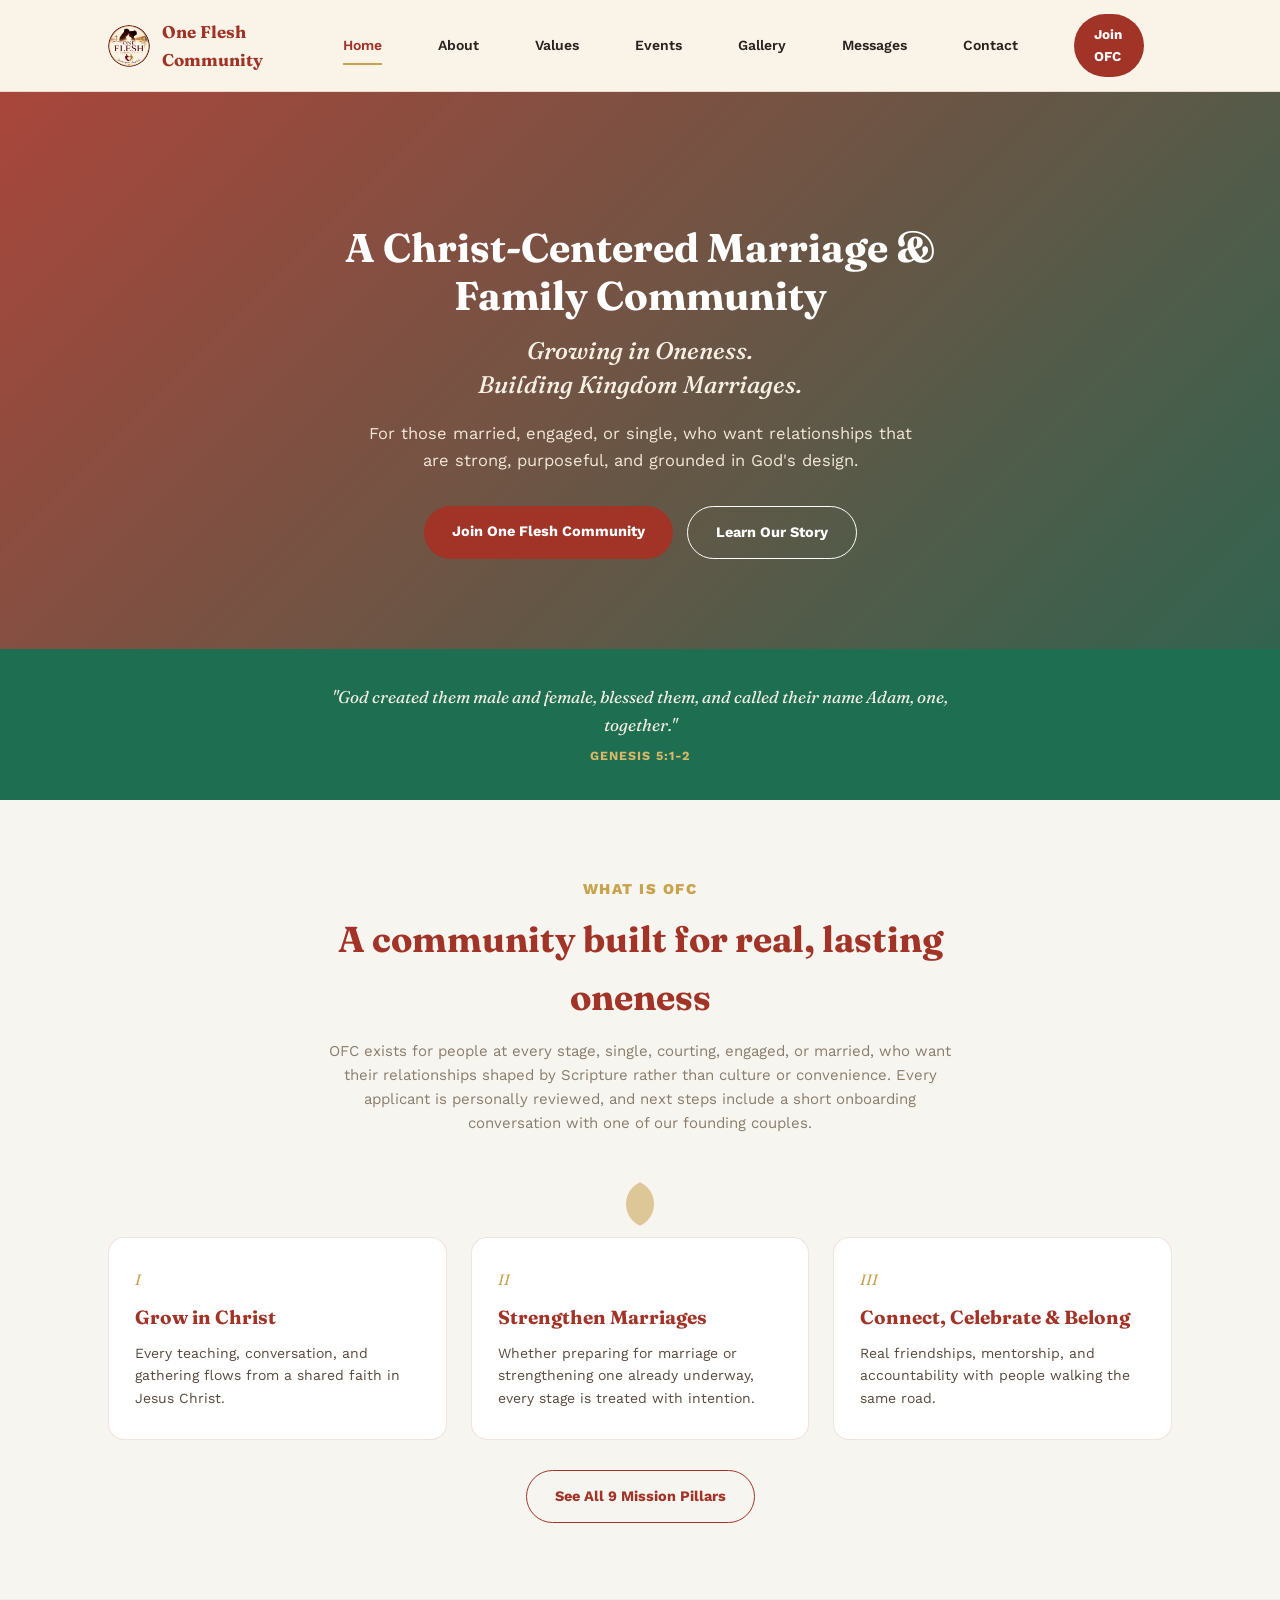
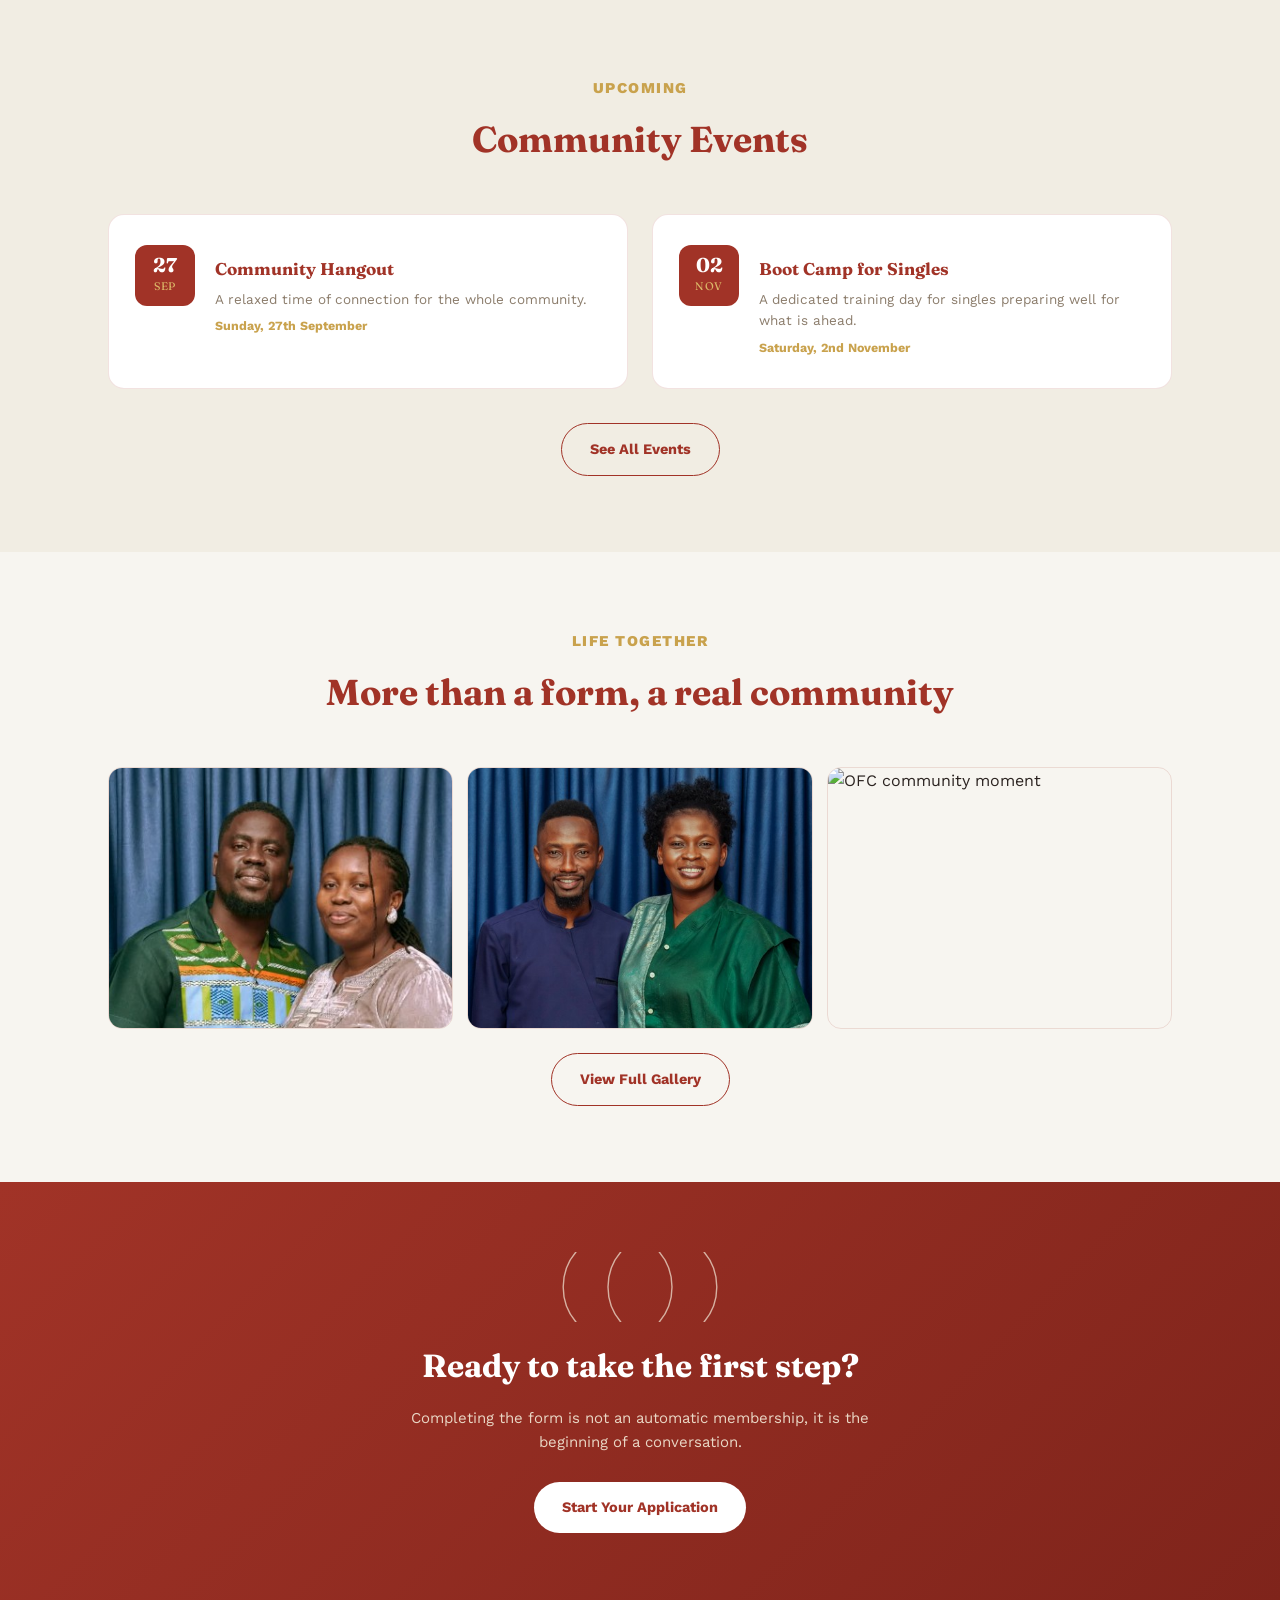
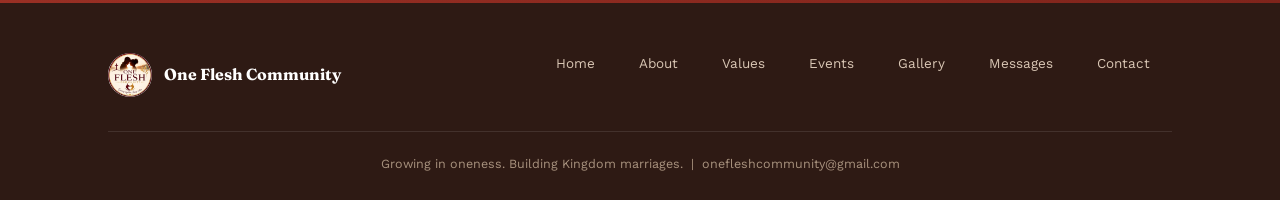
==== index.html @ 21580336 "Update index.html" ====
<!DOCTYPE html>
<html lang="en">
<head>
<meta charset="UTF-8">
<meta name="viewport" content="width=device-width, initial-scale=1.0">
<title>Home - One Flesh Community</title>
<meta name="description" content="A Christ-centered Kingdom marriage and family community.">
<link rel="icon" href="logo.jpg">
<link rel="stylesheet" href="styles.css">
</head>
<body>
<header class="site-nav">
    <div class="wrap">
      <a class="brand" href="index.html">
        <img src="logo.jpg" alt="One Flesh Community logo">
        <span class="word">One Flesh Community</span>
      </a>
      <button class="nav-toggle" id="navToggle" aria-label="Toggle menu">&#9776;</button>
      <nav id="navLinks">
        <a class="active" href="index.html">Home</a>
      <a class="" href="about.html">About</a>
      <a class="" href="values.html">Values</a>
      <a class="" href="events.html">Events</a>
      <a class="" href="gallery.html">Gallery</a>
      <a class="" href="messages.html">Messages</a>
      <a class="" href="contact.html">Contact</a>
      <a class="join-btn" href="https://ofcmembershipform.vercel.app" target="_blank" rel="noopener">Join OFC</a>
      </nav>
    </div>
  </header>

  <section class="hero photo-hero">
    <div class="hero-content wrap">
      <span class="eyebrow">A Christ-Centered Marriage &amp; Family Community</span>
      <h1>Growing in Oneness.<br>Building Kingdom Marriages.</h1>
      <p class="sub">For those married, engaged, or single, who want relationships that are strong, purposeful, and grounded in God's design.</p>
      <div class="cta-row">
        <a class="btn-primary" href="https://ofcmembershipform.vercel.app" target="_blank" rel="noopener">Join One Flesh Community</a>
        <a class="btn-secondary" href="about.html">Learn Our Story</a>
      </div>
    </div>
  </section>

  <div class="verse-band">
    <p>"God created them male and female, blessed them, and called their name Adam, one, together."<span class="ref">Genesis 5:1-2</span></p>
  </div>

  <section class="block">
    <div class="wrap">
      <div class="section-head">
        <span class="eyebrow">What Is OFC</span>
        <h2>A community built for real, lasting oneness</h2>
        <p>OFC exists for people at every stage, single, courting, engaged, or married, who want their relationships shaped by Scripture rather than culture or convenience. Every applicant is personally reviewed, and next steps include a short onboarding conversation with one of our founding couples.</p>
      </div>
      <div class="divider-motif"><svg width="70" height="46" viewBox="0 0 70 46" fill="none" xmlns="http://www.w3.org/2000/svg" aria-hidden="true">
  <path d="M 35.0,1.3112932612384647 A 23.8,23.8 0 0,0 35.0,44.68870673876154 A 23.8,23.8 0 0,0 35.0,1.3112932612384647 Z" fill="var(--gold)" opacity="0.55"/>
</svg></div>
      <div class="grid-3">
        <div class="card">
          <div class="num">I</div>
          <h3>Grow in Christ</h3>
          <p>Every teaching, conversation, and gathering flows from a shared faith in Jesus Christ.</p>
        </div>
        <div class="card">
          <div class="num">II</div>
          <h3>Strengthen Marriages</h3>
          <p>Whether preparing for marriage or strengthening one already underway, every stage is treated with intention.</p>
        </div>
        <div class="card">
          <div class="num">III</div>
          <h3>Connect, Celebrate &amp; Belong</h3>
          <p>Real friendships, mentorship, and accountability with people walking the same road.</p>
        </div>
      </div>
      <div style="text-align:center; margin-top:30px;">
        <a class="btn-secondary" href="about.html">See All 9 Mission Pillars</a>
      </div>
    </div>
  </section>

  <section class="block alt">
    <div class="wrap">
      <div class="section-head">
        <span class="eyebrow">Upcoming</span>
        <h2>Community Events</h2>
      </div>
      <div class="grid-2">
        <div class="card event-card">
          <div class="date-badge"><div class="day">27</div><div class="mon">Sep</div></div>
          <div>
            <h3>Community Hangout</h3>
            <p>A relaxed time of connection for the whole community.</p>
            <div class="meta">Sunday, 27th September</div>
          </div>
        </div>
        <div class="card event-card">
          <div class="date-badge"><div class="day">02</div><div class="mon">Nov</div></div>
          <div>
            <h3>Boot Camp for Singles</h3>
            <p>A dedicated training day for singles preparing well for what is ahead.</p>
            <div class="meta">Saturday, 2nd November</div>
          </div>
        </div>
      </div>
      <div style="text-align:center; margin-top:34px;">
        <a class="btn-secondary" href="events.html">See All Events</a>
      </div>
    </div>
  </section>

  <section class="block">
    <div class="wrap">
      <div class="section-head">
        <span class="eyebrow">Life Together</span>
        <h2>More than a form, a real community</h2>
      </div>
      <div class="gallery-grid">
        <div class="gitem" data-type="image" data-src="couple_eduansah.jpg" data-caption="Mr and Mrs Edu-Ansah"><img src="couple_eduansah.jpg" alt="Mr and Mrs Edu-Ansah"></div>
        <div class="gitem" data-type="image" data-src="couple_quarshie.jpg" data-caption="Mr and Mrs Quarshie"><img src="couple_quarshie.jpg" alt="Mr and Mrs Quarshie"></div>
        <div class="gitem" data-type="image" data-src="gallery2.jpg" data-caption="OFC community moment"><img src="gallery2.jpg" alt="OFC community moment"></div>
      </div>
      <div style="text-align:center; margin-top:24px;">
        <a class="btn-secondary" href="gallery.html">View Full Gallery</a>
      </div>
    </div>
  </section>

  <section class="cta-band">
    <div class="wrap">
      <div class="vesica" style="justify-content:center; margin-bottom:18px;"><svg width="160" height="70" viewBox="0 0 160 70" fill="none" xmlns="http://www.w3.org/2000/svg" aria-hidden="true">
  <circle cx="57.599999999999994" cy="35.0" r="54.400000000000006" stroke="#F4E9D8" stroke-width="1.4" opacity="0.7"/>
  <circle cx="102.4" cy="35.0" r="54.400000000000006" stroke="#F4E9D8" stroke-width="1.4" opacity="0.7"/>
</svg></div>
      <h2>Ready to take the first step?</h2>
      <p>Completing the form is not an automatic membership, it is the beginning of a conversation.</p>
      <a class="btn-primary" href="https://ofcmembershipform.vercel.app" target="_blank" rel="noopener">Start Your Application</a>
    </div>
  </section>

<footer>
    <div class="wrap">
      <div class="foot-top">
        <div class="brand">
          <img src="logo.jpg" alt="One Flesh Community logo">
          <span class="word">One Flesh Community</span>
        </div>
        <nav>
          <a href="index.html">Home</a>
          <a href="about.html">About</a>
          <a href="values.html">Values</a>
          <a href="events.html">Events</a>
          <a href="gallery.html">Gallery</a>
          <a href="messages.html">Messages</a>
          <a href="contact.html">Contact</a>
        </nav>
      </div>
      <div class="bottom">Growing in oneness. Building Kingdom marriages. &nbsp;|&nbsp; onefleshcommunity@gmail.com</div>
    </div>
  </footer>
<div class="lightbox" id="lightbox">
  <button class="lb-close" id="lbClose" aria-label="Close">&times;</button>
  <button class="lb-prev" id="lbPrev" aria-label="Previous">&#10094;</button>
  <div class="lb-content" id="lbContent"></div>
  <button class="lb-next" id="lbNext" aria-label="Next">&#10095;</button>
  <div class="lb-caption" id="lbCaption"></div>
</div>
<script>
  const toggle = document.getElementById('navToggle');
  const links = document.getElementById('navLinks');
  if (toggle) {
    toggle.addEventListener('click', () => links.classList.toggle('open'));
  }

  // ---------- lightbox (event delegation so it works with dynamically added items too) ----------
  (function() {
    const lb = document.getElementById('lightbox');
    if (!lb) return;
    const lbContent = document.getElementById('lbContent');
    const lbCaption = document.getElementById('lbCaption');
    let current = 0;

    function getItems() { return Array.from(document.querySelectorAll('.gitem')); }

    function render(idx) {
      const items = getItems();
      if (!items.length) return;
      current = (idx + items.length) % items.length;
      const el = items[current];
      const type = el.dataset.type;
      const src = el.dataset.src;
      const caption = el.dataset.caption || '';
      lbContent.innerHTML = '';
      if (type === 'video') {
        const v = document.createElement('video');
        v.src = src; v.controls = true; v.autoplay = true;
        lbContent.appendChild(v);
      } else if (type === 'youtube') {
        const iframe = document.createElement('iframe');
        iframe.src = 'https://www.youtube.com/embed/' + src + '?autoplay=1';
        iframe.setAttribute('frameborder','0');
        iframe.setAttribute('allow','autoplay; encrypted-media; picture-in-picture');
        iframe.setAttribute('allowfullscreen','');
        lbContent.appendChild(iframe);
      } else {
        const img = document.createElement('img');
        img.src = src; img.alt = caption;
        lbContent.appendChild(img);
      }
      lbCaption.textContent = caption;
    }

    function open(idx) {
      render(idx);
      lb.classList.add('open');
      document.body.style.overflow = 'hidden';
    }
    function close() {
      lb.classList.remove('open');
      lbContent.innerHTML = '';
      document.body.style.overflow = '';
    }

    document.addEventListener('click', (e) => {
      const item = e.target.closest('.gitem');
      if (!item) return;
      const items = getItems();
      open(items.indexOf(item));
    });
    document.getElementById('lbClose').addEventListener('click', close);
    document.getElementById('lbPrev').addEventListener('click', () => render(current - 1));
    document.getElementById('lbNext').addEventListener('click', () => render(current + 1));
    lb.addEventListener('click', (e) => { if (e.target === lb) close(); });
    document.addEventListener('keydown', (e) => {
      if (!lb.classList.contains('open')) return;
      if (e.key === 'Escape') close();
      if (e.key === 'ArrowLeft') render(current - 1);
      if (e.key === 'ArrowRight') render(current + 1);
    });
  })();

  // ---------- auto-fetch new gallery uploads from GitHub (no code update needed) ----------
  (function() {
    const grid = document.getElementById('mainGalleryGrid');
    if (!grid) return;
    const note = document.getElementById('galleryLoadingNote');
    const REPO = 'onefleshcommunity-stack/ofc-website';
    const FOLDER = 'gallery-uploads';
    if (note) note.style.display = 'block';

    fetch('https://api.github.com/repos/' + REPO + '/contents/' + FOLDER)
      .then(r => r.ok ? r.json() : [])
      .then(files => {
        if (note) note.style.display = 'none';
        if (!Array.isArray(files)) return;
        const imageExt = /\.(jpe?g|png|gif|webp)$/i;
        const videoExt = /\.(mp4|mov|webm)$/i;
        files.forEach(f => {
          if (f.type !== 'file') return;
          const caption = f.name.replace(/\.[^.]+$/, '').replace(/[_-]/g, ' ');
          const div = document.createElement('div');
          div.className = 'gitem';
          div.dataset.caption = caption;
          if (imageExt.test(f.name)) {
            div.dataset.type = 'image';
            div.dataset.src = f.download_url;
            const img = document.createElement('img');
            img.src = f.download_url; img.alt = caption;
            div.appendChild(img);
          } else if (videoExt.test(f.name)) {
            div.dataset.type = 'video';
            div.dataset.src = f.download_url;
            const v = document.createElement('video');
            v.muted = true; v.preload = 'metadata';
            const source = document.createElement('source');
            source.src = f.download_url;
            v.appendChild(source);
            const badge = document.createElement('div');
            badge.className = 'play-badge';
            badge.innerHTML = '&#9658;';
            div.appendChild(v);
            div.appendChild(badge);
          } else {
            return;
          }
          grid.appendChild(div);
        });
      })
      .catch(() => { if (note) note.style.display = 'none'; });
  })();

  // ---------- messages page: tabs + player ----------
  (function() {
    const frame = document.getElementById('msgFrame');
    const tabs = document.querySelectorAll('.msg-tab');
    if (!tabs.length) return;
    const nowPlaying = document.getElementById('msgNowPlaying');
    const cards = document.querySelectorAll('.msg-card, .msg-empty');
    const playerEmpty = document.getElementById('msgPlayerEmpty');

    function selectCategory(cat) {
      tabs.forEach(t => t.classList.toggle('active', t.dataset.category === cat));
      cards.forEach(c => { c.style.display = (c.dataset.category === cat) ? '' : 'none'; });
      const firstInCat = document.querySelector('.msg-card[data-category="' + cat + '"]');
      if (firstInCat) {
        loadCard(firstInCat);
      } else if (frame) {
        frame.src = '';
        if (nowPlaying) { nowPlaying.querySelector('h3').textContent = ''; nowPlaying.querySelector('p').textContent = ''; }
      }
    }

    function loadCard(card) {
      document.querySelectorAll('.msg-card').forEach(c => c.classList.remove('active'));
      card.classList.add('active');
      if (frame) frame.src = card.dataset.src;
      if (nowPlaying) {
        nowPlaying.querySelector('h3').textContent = card.dataset.title;
        nowPlaying.querySelector('p').textContent = card.dataset.meta;
      }
    }

    tabs.forEach(tab => tab.addEventListener('click', () => selectCategory(tab.dataset.category)));

    document.querySelectorAll('.msg-card').forEach(card => {
      card.addEventListener('click', () => {
        loadCard(card);
        if (frame && typeof frame.scrollIntoView === 'function') {
          try { frame.scrollIntoView({ behavior: 'smooth', block: 'start' }); } catch(e) {}
        }
      });
    });

    // initialize: hide cards not matching the already-active tab
    const activeTab = document.querySelector('.msg-tab.active');
    if (activeTab) {
      cards.forEach(c => { c.style.display = (c.dataset.category === activeTab.dataset.category) ? '' : 'none'; });
    }
  })();
</script>
</body>
</html>
---- styles.css ----
@import url('https://fonts.googleapis.com/css2?family=Fraunces:ital,opsz,wght@0,9..144,400;0,9..144,500;0,9..144,600;0,9..144,700;1,9..144,500&family=Work+Sans:wght@400;500;600;700&display=swap');

:root {
  --cream: #F7F5F0;
  --panel: #FFFFFF;
  --panel-alt: #F1EDE3;
  --rust: #A13327;
  --rust-deep: #7F241B;
  --green: #1E6F52;
  --green-deep: #164F39;
  --gold: #C9A24D;
  --gold-bright: #DBB868;
  --text-dark: #2B2320;
  --muted: #8B7C6B;
  --line: rgba(161,51,39,0.14);
  /* legacy aliases so existing rules keep working */
  --maroon: var(--rust);
  --maroon-deep: var(--rust-deep);
}

* { box-sizing: border-box; margin: 0; padding: 0; }
html { scroll-behavior: smooth; }
body {
  font-family: 'Work Sans', sans-serif;
  background: var(--cream);
  color: var(--text-dark);
  line-height: 1.6;
}
img { max-width: 100%; display: block; }
a { color: inherit; text-decoration: none; }
:focus-visible { outline: 2px solid var(--gold); outline-offset: 3px; }

.wrap { max-width: 1120px; margin: 0 auto; padding: 0 28px; }
.eyebrow {
  font-family: 'Work Sans', sans-serif;
  font-weight: 800;
  font-size: 15px;
  letter-spacing: 0.1em;
  text-transform: uppercase;
  color: var(--gold);
}
h1, h2, h3 { font-family: 'Fraunces', serif; color: var(--maroon); font-weight: 700; }
.serif-italic { font-family: 'Fraunces', serif; font-style: italic; }

/* ---------- NAV ---------- */
.site-nav {
  position: sticky; top: 0; z-index: 50;
  background: rgba(250,243,232,0.92);
  backdrop-filter: blur(8px);
  border-bottom: 1px solid var(--line);
}
.site-nav .wrap { display: flex; align-items: center; justify-content: space-between; padding-top: 14px; padding-bottom: 14px; }
.site-nav .brand { display: flex; align-items: center; gap: 12px; }
.site-nav .brand img { width: 42px; height: 42px; border-radius: 50%; }
.site-nav .brand .word { font-family: 'Fraunces', serif; font-weight: 700; font-size: 17px; color: var(--maroon); }
.site-nav nav { display: flex; align-items: center; gap: 28px; }
.site-nav nav a { font-size: 14px; font-weight: 600; color: var(--text-dark); position: relative; padding: 4px 0; margin-right: 28px; }
.site-nav nav a.active { color: var(--maroon); }
.site-nav nav a.active::after { content:""; position:absolute; left:0; right:0; bottom:-4px; height:2px; background: var(--gold); }
.site-nav .join-btn {
  background: var(--maroon); color: #fff; padding: 10px 20px; border-radius: 999px;
  font-size: 13.5px; font-weight: 700; transition: transform .15s ease, box-shadow .15s ease;
}
.site-nav .join-btn:hover { transform: translateY(-1px); box-shadow: 0 8px 20px rgba(110,21,32,0.25); }
.nav-toggle { display: none; background: none; border: none; font-size: 22px; color: var(--maroon); cursor: pointer; }

@media (max-width: 760px) {
  .site-nav nav { position: absolute; top: 100%; left: 0; right: 0; background: var(--cream); flex-direction: column; align-items: flex-start; gap: 0; border-bottom: 1px solid var(--line); display: none; }
  .site-nav nav.open { display: flex; }
  .site-nav nav a, .site-nav nav .join-btn { width: 100%; padding: 14px 28px; border-radius: 0; }
  .site-nav nav a.active::after { display: none; }
  .nav-toggle { display: block; }
}

/* ---------- VESICA SIGNATURE MOTIF ---------- */
.vesica { display: flex; align-items: center; justify-content: center; }
.vesica svg { display: block; }

/* ---------- HERO ---------- */
.hero {
  position: relative;
  padding: 90px 0 70px;
  text-align: center;
  overflow: hidden;
  background: radial-gradient(120% 90% at 50% 0%, #FFFDF9 0%, var(--cream) 70%);
}
.hero.photo-hero {
  background-image: linear-gradient(135deg, rgba(161,51,39,0.90) 0%, rgba(22,79,57,0.88) 100%), url('gallery4.jpg');
  background-size: cover;
  background-position: center 80%;
  padding: 110px 0 90px;
}
.hero.photo-hero .eyebrow { color: #fff; }
.hero.photo-hero h1 { color: #F6EFE3; }
.hero.photo-hero p.sub { color: #F3E7D8; }
.hero.photo-hero .btn-secondary { color: #fff; border-color: #fff; }
.hero.photo-hero .btn-secondary:hover { background: #fff; color: var(--rust); }
.hero .hero-motif { position: absolute; top: 20px; left: 50%; transform: translateX(-50%); opacity: 0.9; z-index: 0; }
.hero .hero-content { position: relative; z-index: 1; }
.hero .eyebrow {
  display: block;
  font-family: 'Fraunces', serif;
  font-weight: 700;
  font-size: clamp(26px, 4.6vw, 40px);
  letter-spacing: 0;
  text-transform: none;
  color: var(--rust);
  margin-top: 22px;
  line-height: 1.2;
  max-width: 720px;
  margin-left: auto;
  margin-right: auto;
}
.hero h1 {
  font-family: 'Fraunces', serif;
  font-style: italic;
  font-weight: 500;
  font-size: clamp(18px, 2.6vw, 24px);
  color: var(--green-deep);
  line-height: 1.4;
  margin: 14px auto 20px;
  max-width: 620px;
}
.hero p.sub { font-size: 16.5px; color: #5A4A3C; max-width: 560px; margin: 0 auto 32px; }
.hero .cta-row { display: flex; gap: 14px; justify-content: center; flex-wrap: wrap; }
.btn-primary, .btn-secondary {
  padding: 14px 28px; border-radius: 999px; font-weight: 700; font-size: 14.5px;
  display: inline-block; transition: transform .15s ease, box-shadow .15s ease;
}
.btn-primary { background: var(--maroon); color: #fff; }
.btn-primary:hover { transform: translateY(-1px); box-shadow: 0 10px 26px rgba(110,21,32,0.3); }
.btn-secondary { background: transparent; color: var(--maroon); border: 1.5px solid var(--maroon); }
.btn-secondary:hover { background: var(--maroon); color: #fff; }

/* ---------- VERSE BAND ---------- */
.verse-band { background: var(--green); color: #F3EEE2; text-align: center; padding: 34px 28px; }
.verse-band p { font-family: 'Fraunces', serif; font-style: italic; font-size: 17px; max-width: 620px; margin: 0 auto; }
.verse-band .ref { display: block; margin-top: 8px; font-size: 12.5px; font-style: normal; letter-spacing: 0.08em; text-transform: uppercase; color: var(--gold-bright); font-family: 'Work Sans', sans-serif; font-weight: 700; }

/* ---------- SECTIONS ---------- */
section.block { padding: 76px 0; }
section.block.alt { background: var(--panel-alt); }
.section-head { text-align: center; max-width: 640px; margin: 0 auto 46px; }
.section-head h2 { font-size: clamp(26px, 4vw, 36px); margin-top: 10px; }
.section-head p { color: var(--muted); font-size: 15px; margin-top: 12px; }

.divider-motif { display: flex; justify-content: center; padding: 0 0 10px; }

/* ---------- CARDS ---------- */
.grid-3 { display: grid; grid-template-columns: repeat(3, 1fr); gap: 24px; }
.grid-2 { display: grid; grid-template-columns: repeat(2, 1fr); gap: 24px; }
@media (max-width: 860px) { .grid-3 { grid-template-columns: 1fr; } .grid-2 { grid-template-columns: 1fr; } }

.card {
  background: var(--panel); border: 1px solid var(--line); border-radius: 16px; padding: 30px 26px;
  transition: transform .2s ease, box-shadow .2s ease;
}
.card:hover { transform: translateY(-3px); box-shadow: 0 16px 34px rgba(110,21,32,0.1); }
.card .num { font-family: 'Fraunces', serif; font-style: italic; color: var(--gold); font-size: 15px; }
.card h3 { font-size: 19px; margin: 10px 0 10px; }
.card p { font-size: 14px; color: #5A4A3C; }

.person-card { text-align: center; }
.person-card .avatar {
  width: 96px; height: 96px; border-radius: 50%; margin: 0 auto 16px; background: var(--panel-alt);
  border: 2px solid var(--gold); display: flex; align-items: center; justify-content: center;
  font-family: 'Fraunces', serif; font-size: 26px; color: var(--maroon); overflow: hidden;
}
.person-card h3 { font-size: 16px; margin-bottom: 4px; }
.person-card .role { font-size: 12.5px; color: var(--gold); font-weight: 700; text-transform: uppercase; letter-spacing: 0.06em; margin-bottom: 10px; }
.person-card p.bio { font-size: 13.5px; color: var(--muted); }
.placeholder-tag {
  display: inline-block; margin-top: 10px; font-size: 10.5px; font-weight: 700; letter-spacing: 0.05em;
  color: var(--maroon); background: var(--panel-alt); border: 1px dashed var(--maroon); border-radius: 999px;
  padding: 3px 10px; text-transform: uppercase;
}

.event-card { display: flex; gap: 20px; align-items: flex-start; }
.event-card .date-badge {
  flex-shrink: 0; min-width: 60px; text-align: center; background: var(--rust); color: #fff; border-radius: 12px; padding: 10px 8px;
  font-family: 'Fraunces', serif;
}
.event-card .date-badge .day { font-size: 20px; font-weight: 700; line-height: 1; white-space: nowrap; }
.event-card .date-badge .mon { font-size: 11px; text-transform: uppercase; letter-spacing: 0.06em; color: var(--gold-bright); margin-top: 3px; }
.event-card h3 { font-size: 17px; margin-bottom: 6px; }
.event-card p { font-size: 13.5px; color: var(--muted); }
.event-card .meta { font-size: 12.5px; color: var(--gold); font-weight: 700; margin-top: 6px; }

/* ---------- CTA BAND ---------- */
.cta-band {
  background: linear-gradient(135deg, var(--maroon) 0%, var(--maroon-deep) 100%);
  color: #fff; text-align: center; padding: 70px 28px; position: relative; overflow: hidden;
}
.cta-band h2 { color: #fff; font-size: clamp(24px, 4vw, 32px); }
.cta-band p { color: #E9D6C4; max-width: 480px; margin: 14px auto 28px; font-size: 15px; }
.cta-band .btn-primary { background: #fff; color: var(--maroon); }
.cta-band .btn-primary:hover { box-shadow: 0 10px 26px rgba(0,0,0,0.25); }

/* ---------- CONTACT ---------- */
.contact-grid { display: grid; grid-template-columns: 1fr 1fr; gap: 40px; align-items: start; }
@media (max-width: 860px) { .contact-grid { grid-template-columns: 1fr; } }
.contact-item { display: flex; gap: 14px; margin-bottom: 22px; align-items: flex-start; }
.contact-item .ic {
  width: 42px; height: 42px; border-radius: 12px; background: var(--panel-alt); border: 1px solid var(--line);
  display: flex; align-items: center; justify-content: center; font-size: 18px; flex-shrink: 0;
}
.contact-item h3 { font-size: 14.5px; margin-bottom: 3px; color: var(--text-dark); font-family:'Work Sans',sans-serif; }
.contact-item a, .contact-item p { font-size: 14px; color: var(--muted); }
.contact-item a:hover { color: var(--maroon); }

/* ---------- FOOTER ---------- */
footer { background: #2E1A14; color: #D9C6B4; padding: 50px 0 26px; }
footer .foot-top { display: flex; justify-content: space-between; flex-wrap: wrap; gap: 30px; margin-bottom: 34px; }
footer .brand { display: flex; align-items: center; gap: 12px; }
footer .brand img { width: 44px; height: 44px; border-radius: 50%; }
footer .brand .word { font-family: 'Fraunces', serif; font-weight: 700; color: #fff; font-size: 16px; }
footer nav { display: flex; gap: 22px; flex-wrap: wrap; }
footer nav a { font-size: 13.5px; color: #D9C6B4; margin-right: 22px; }
footer nav a:hover { color: var(--gold-bright); }
footer .bottom { border-top: 1px solid rgba(255,255,255,0.1); padding-top: 22px; font-size: 12.5px; color: #A8927E; text-align: center; }

/* ---------- PAGE HEADER (non-home pages) ---------- */
.page-header { padding: 60px 0 20px; text-align: center; }
.page-header .eyebrow { display:block; margin-bottom: 12px; }
.page-header h1 { font-size: clamp(30px, 5vw, 44px); }
.page-header p { color: var(--muted); max-width: 560px; margin: 16px auto 0; font-size: 15px; }

.values-list { display: flex; flex-direction: column; gap: 18px; max-width: 760px; margin: 0 auto; }
.value-row { display: flex; gap: 22px; padding: 26px 0; border-bottom: 1px solid var(--line); }
.value-row .vnum { font-family:'Fraunces', serif; font-style: italic; color: var(--gold); font-size: 28px; flex-shrink: 0; width: 50px; }
.value-row h3 { font-size: 19px; margin-bottom: 8px; }
.value-row p { font-size: 14.5px; color: #5A4A3C; }

.form-basic { display: flex; flex-direction: column; gap: 16px; }
.form-basic input, .form-basic textarea {
  width: 100%; background: var(--panel); border: 1px solid var(--line); border-radius: 10px;
  padding: 13px 15px; font-family: 'Work Sans', sans-serif; font-size: 14.5px; color: var(--text-dark); outline: none;
}
.form-basic input:focus, .form-basic textarea:focus { border-color: var(--gold); }
.form-basic textarea { min-height: 120px; resize: vertical; }
.form-basic label { font-size: 13.5px; font-weight: 600; margin-bottom: -8px; }

/* ---------- TIMELINE ---------- */
.timeline { position: relative; max-width: 900px; margin: 0 auto; padding: 40px 0; }
.timeline .track { position: absolute; top: 50%; left: 20px; right: 20px; height: 2px; background: var(--green); transform: translateY(-50%); }
.timeline .points { display: flex; justify-content: space-between; position: relative; }
.timeline .point { flex: 1; display: flex; flex-direction: column; align-items: center; text-align: center; padding: 0 6px; }
.timeline .dot { width: 16px; height: 16px; border-radius: 50%; background: var(--rust); border: 3px solid var(--cream); z-index: 2; }
.timeline .year { font-weight: 700; color: var(--rust); font-size: 12.5px; margin-top: 10px; }
.timeline .note { font-size: 12px; font-style: italic; color: var(--green-deep); margin-top: 8px; background: var(--panel-alt); padding: 10px 10px; border-radius: 8px; line-height: 1.4; }
@media (max-width: 760px) {
  .timeline .track { display: none; }
  .timeline .points { flex-direction: column; gap: 22px; }
  .timeline .point { flex-direction: row; text-align: left; gap: 14px; }
  .timeline .dot { flex-shrink: 0; margin-top: 4px; }
  .timeline .year { margin-top: 0; }
}

/* ---------- VISION / MISSION ---------- */
.vision-block {
  background: var(--rust); color: #fff; border-radius: 20px; padding: 44px 40px; text-align: center;
  max-width: 780px; margin: 0 auto;
}
.vision-block .eyebrow { color: var(--gold-bright); }
.vision-block p.big { font-family: 'Fraunces', serif; font-style: italic; font-size: 20px; line-height: 1.55; margin-top: 16px; }

.pillars-wrap { display: flex; flex-wrap: wrap; gap: 18px; justify-content: center; max-width: 940px; margin: 0 auto; }
.pillar {
  width: 150px; text-align: center;
}
.pillar .circle {
  width: 92px; height: 92px; border-radius: 50%; background: var(--green); color: var(--gold-bright);
  display: flex; align-items: center; justify-content: center; margin: 0 auto 10px;
  font-family: 'Fraunces', serif; font-weight: 700; font-size: 26px; border: 2px solid var(--green-deep);
}
.pillar p { font-size: 12.5px; font-weight: 600; color: var(--text-dark); line-height: 1.35; }

/* ---------- ORG CHART ---------- */
.orgchart { max-width: 900px; margin: 0 auto; }
.org-top { background: var(--rust); color: #fff; border-radius: 12px; padding: 20px 24px; text-align: center; }
.org-top h3 { color: #fff; font-size: 17px; margin-bottom: 6px; }
.org-top p { font-size: 13px; color: #F3D9D3; }
.org-mid-wrap { display: flex; justify-content: center; }
.org-connector { width: 2px; height: 26px; background: var(--muted); }
.org-mid { background: var(--green); color: #fff; border-radius: 12px; padding: 16px 30px; text-align: center; margin: 0 auto; }
.org-mid h3 { color: #fff; font-size: 15px; margin-bottom: 4px; }
.org-mid p { font-size: 13px; color: #DCEDE5; }
.org-row { display: flex; justify-content: center; gap: 0; margin-top: 0; }
.org-bottom-grid { display: grid; grid-template-columns: repeat(3,1fr); gap: 20px; margin-top: 26px; }
@media (max-width: 760px) { .org-bottom-grid { grid-template-columns: 1fr; } }
.org-card { background: var(--panel-alt); border: 1px solid var(--line); border-radius: 12px; padding: 18px; text-align: center; }
.org-card .tag { font-family: 'Fraunces', serif; font-weight: 700; color: var(--rust); font-size: 20px; }
.org-card h3 { font-size: 14.5px; margin: 8px 0 4px; color: var(--text-dark); font-family: 'Work Sans', sans-serif; }
.org-card p { font-size: 12.5px; color: var(--green-deep); font-style: italic; }

/* ---------- LEADERSHIP PROFILE ---------- */
.leader-card { display: flex; gap: 24px; align-items: flex-start; }
.leader-card .photo { width: 130px; height: 130px; border-radius: 16px; object-fit: cover; flex-shrink: 0; border: 3px solid var(--gold); }
.leader-card h3 { font-size: 18px; margin-bottom: 2px; }
.leader-card .role { color: var(--rust); font-weight: 700; font-size: 12.5px; text-transform: uppercase; letter-spacing: 0.05em; margin-bottom: 10px; }
.leader-card ul { padding-left: 18px; font-size: 13.5px; color: #5A4A3C; line-height: 1.6; }
.leader-card ul li { margin-bottom: 6px; }
@media (max-width: 640px) { .leader-card { flex-direction: column; align-items: center; text-align: center; } .leader-card ul { text-align: left; } }

.couple-photo { width: 100%; border-radius: 16px; border: 3px solid var(--gold); aspect-ratio: 4/3; object-fit: cover; }

/* ---------- MESSAGES PAGE ---------- */
.msg-tabs { display: flex; gap: 10px; justify-content: center; margin-bottom: 32px; flex-wrap: wrap; }
.msg-tab {
  padding: 10px 26px; border-radius: 999px; border: 1px solid var(--line); background: var(--panel);
  font-weight: 700; font-size: 13.5px; cursor: pointer; color: var(--text-dark); transition: all .18s ease;
}
.msg-tab:hover { border-color: var(--gold); }
.msg-tab.active { background: var(--rust); color: #fff; border-color: var(--rust); }

.msg-player { position: relative; width: 100%; aspect-ratio: 16/9; border-radius: 16px; overflow: hidden; background: #000; margin-bottom: 18px; }
.msg-player iframe { width: 100%; height: 100%; border: none; }
.msg-player-empty { display: flex; align-items: center; justify-content: center; color: #F3E7D8; font-family: 'Work Sans', sans-serif; background: var(--green-deep); }
.msg-now-playing { text-align: center; margin-bottom: 40px; min-height: 20px; }
.msg-now-playing h3 { font-size: 19px; margin-bottom: 4px; }
.msg-now-playing p { font-size: 13px; color: var(--muted); }

.msg-list { display: flex; flex-direction: column; gap: 12px; }
.msg-card { display: flex; gap: 16px; align-items: center; padding: 12px; border-radius: 12px; border: 1px solid var(--line); cursor: pointer; transition: all .18s ease; }
.msg-card:hover { border-color: var(--gold); background: var(--panel-alt); }
.msg-card.active { border-color: var(--rust); background: var(--panel-alt); }
.msg-thumb { position: relative; width: 110px; height: 68px; border-radius: 8px; overflow: hidden; flex-shrink: 0; background: var(--green-deep); }
.msg-thumb img { width: 100%; height: 100%; object-fit: cover; }
.msg-thumb .audio-icon { width: 100%; height: 100%; display: flex; align-items: center; justify-content: center; font-size: 22px; color: var(--gold-bright); }
.msg-thumb .play-badge { position: absolute; top: 50%; left: 50%; transform: translate(-50%,-50%); width: 30px; height: 30px; border-radius: 50%; background: rgba(0,0,0,0.55); color: #fff; display: flex; align-items: center; justify-content: center; font-size: 11px; }
.msg-info h4 { font-size: 15px; margin-bottom: 3px; color: var(--text-dark); font-family: 'Work Sans', sans-serif; font-weight: 700; }
.msg-info p { font-size: 12.5px; color: var(--muted); }
.msg-empty { text-align: center; padding: 40px 20px; color: var(--muted); font-size: 14px; }

/* ---------- GALLERY ---------- */
.gallery-grid { display: flex; flex-wrap: wrap; gap: 14px; }
.gallery-grid .gitem { flex: 1 1 260px; border-radius: 14px; overflow: hidden; border: 1px solid var(--line); cursor: pointer; position: relative; }
.gallery-grid .gitem img { width: 100%; height: 260px; object-fit: cover; display: block; transition: transform .3s ease; }
.gallery-grid .gitem:hover img { transform: scale(1.05); }
.gallery-grid .gitem video { width: 100%; height: 260px; object-fit: cover; display: block; pointer-events: none; }
.gallery-grid .gitem .play-badge {
  position: absolute; top: 50%; left: 50%; transform: translate(-50%,-50%);
  width: 52px; height: 52px; border-radius: 50%; background: rgba(0,0,0,0.55); color: #fff;
  display: flex; align-items: center; justify-content: center; font-size: 18px;
}

/* ---------- LIGHTBOX ---------- */
.lightbox {
  display: none; position: fixed; inset: 0; z-index: 200; background: rgba(20,12,8,0.94);
  align-items: center; justify-content: center; flex-direction: column;
}
.lightbox.open { display: flex; }
.lb-content { max-width: 88vw; max-height: 78vh; display: flex; align-items: center; justify-content: center; }
.lb-content img, .lb-content video { max-width: 88vw; max-height: 78vh; border-radius: 8px; object-fit: contain; }
.lb-content iframe { width: min(88vw, 900px); height: min(50vw, 500px); border-radius: 8px; }
.lb-caption { color: #F3E7D8; font-family: 'Work Sans', sans-serif; font-size: 14px; margin-top: 16px; text-align: center; }
.lb-close {
  position: absolute; top: 20px; right: 26px; background: none; border: none; color: #fff;
  font-size: 34px; line-height: 1; cursor: pointer;
}
.lb-prev, .lb-next {
  position: absolute; top: 50%; transform: translateY(-50%); background: rgba(255,255,255,0.12);
  border: none; color: #fff; width: 46px; height: 46px; border-radius: 50%; font-size: 16px; cursor: pointer;
}
.lb-prev:hover, .lb-next:hover, .lb-close:hover { background: rgba(255,255,255,0.24); }
.lb-prev { left: 20px; }
.lb-next { right: 20px; }
@media (max-width: 640px) {
  .lb-prev, .lb-next { width: 38px; height: 38px; }
  .lb-close { top: 12px; right: 16px; }
}

/* ---------- SUPPORT / SERVICES CARDS ---------- */
.support-card { border: 1px solid var(--line); border-left: 3px solid var(--green); }
.support-card h3 { color: var(--green-deep); }
.support-card .price-tag { display:inline-block; font-size:11.5px; font-weight:700; color:var(--rust); background:var(--panel-alt); border-radius:999px; padding:3px 10px; margin-bottom:10px; }
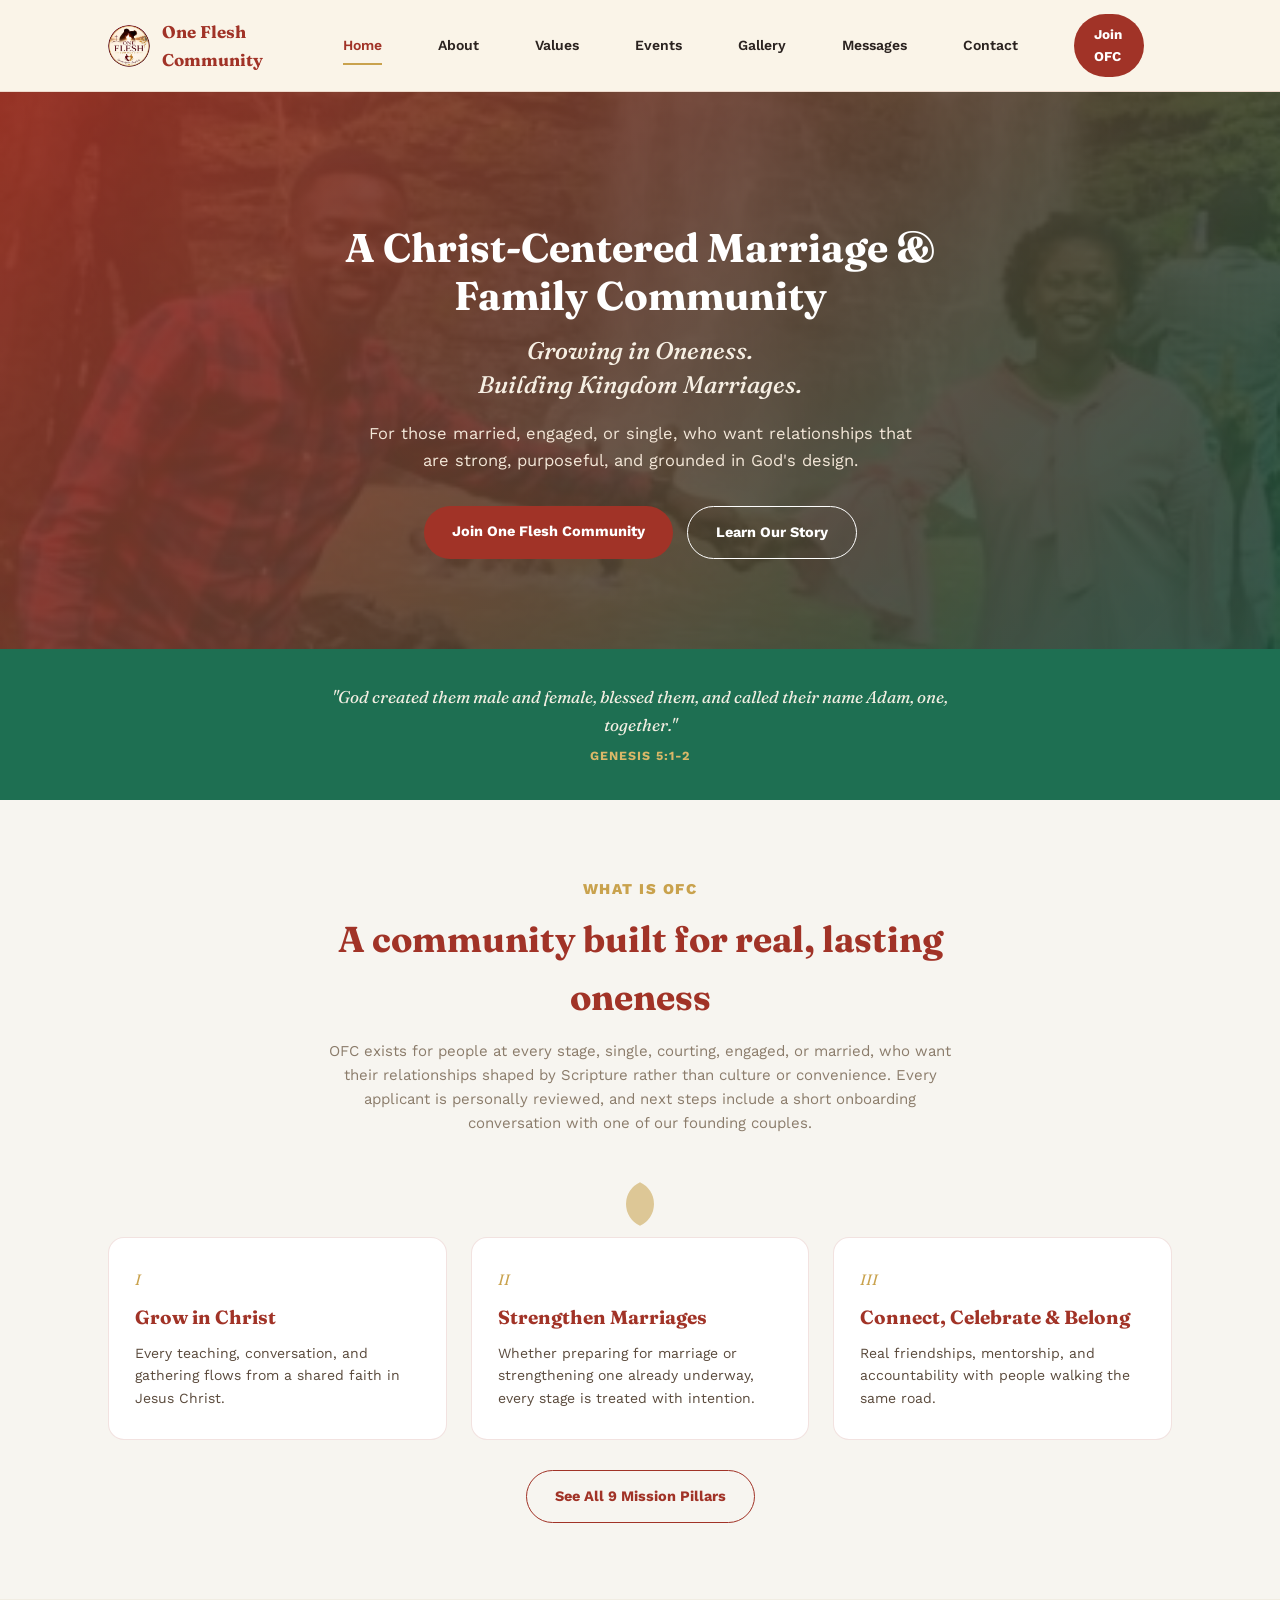
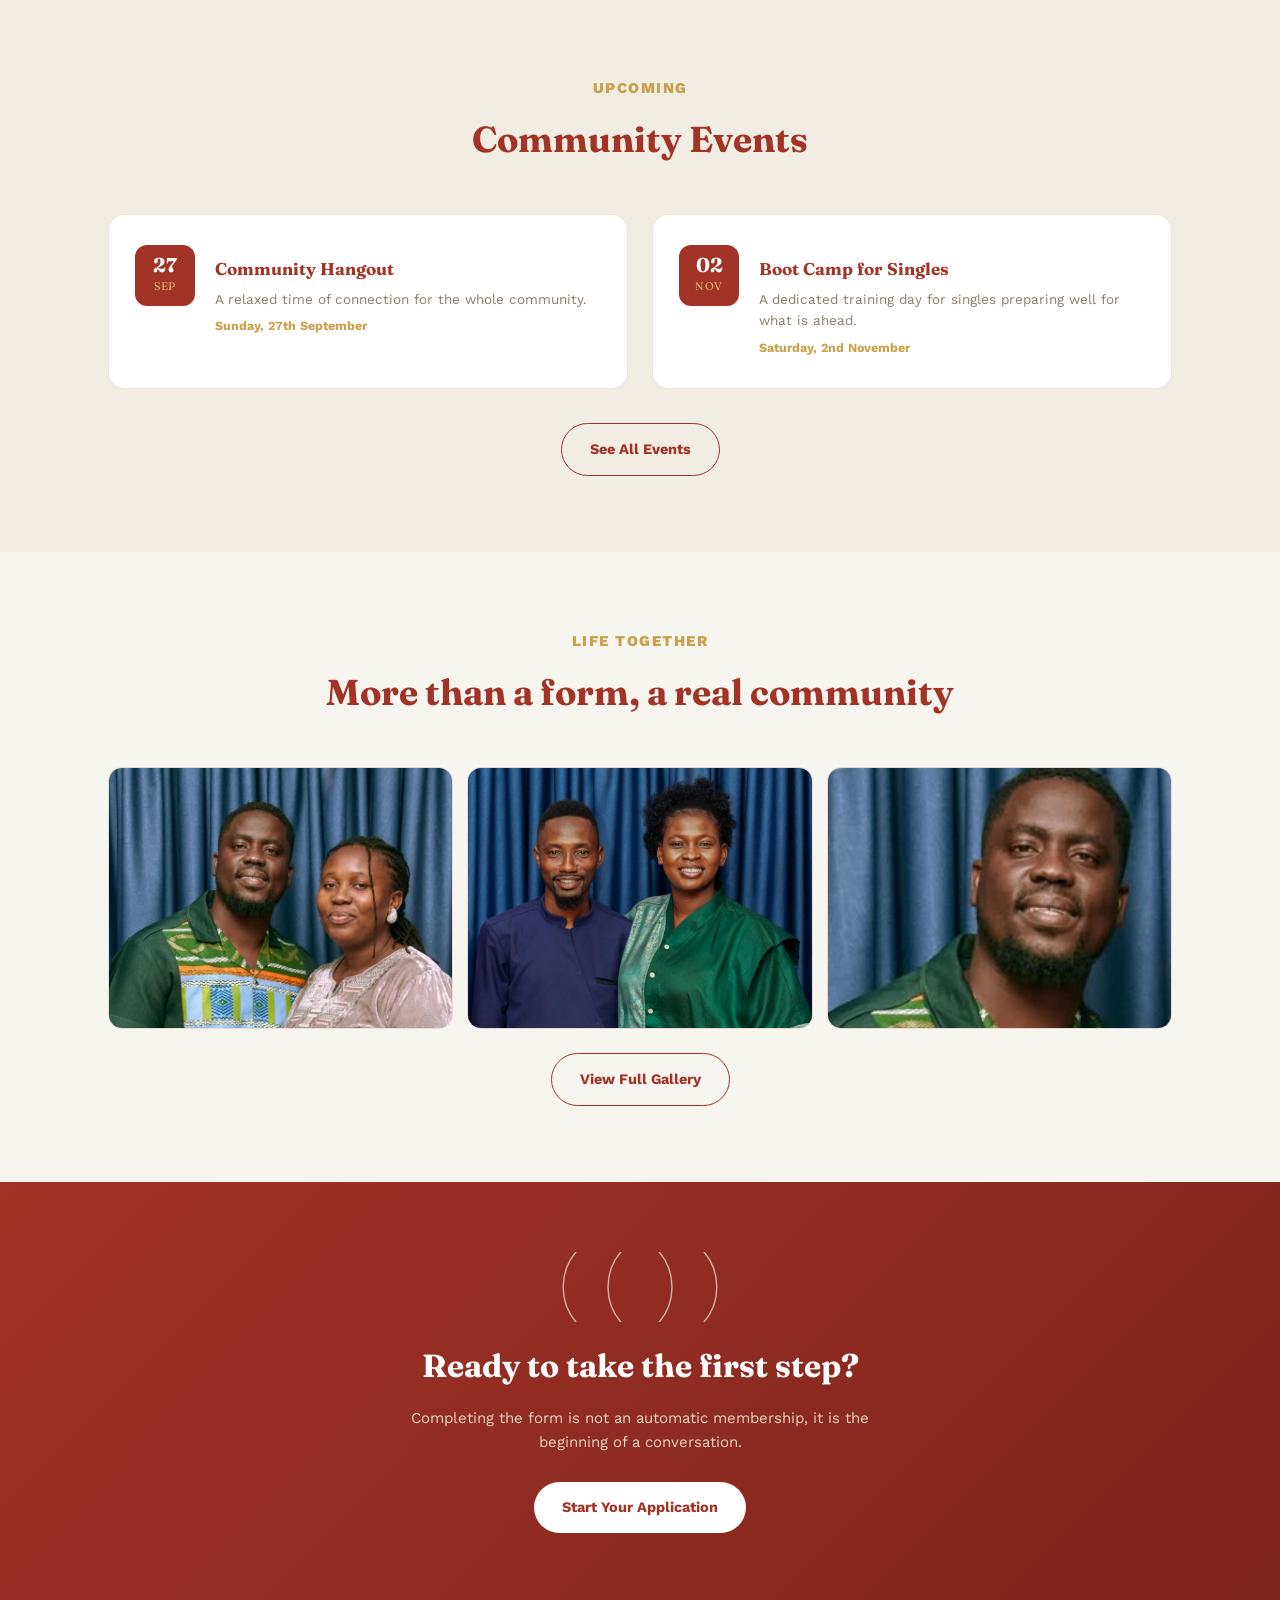
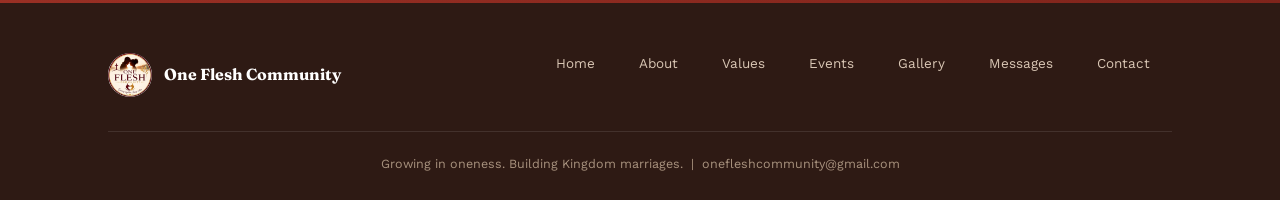
==== commit 71653b6a: "Add files via upload" ====
--- a/index.html
+++ b/index.html
@@ -117,7 +117,7 @@
       <div class="gallery-grid">
         <div class="gitem" data-type="image" data-src="couple_eduansah.jpg" data-caption="Mr and Mrs Edu-Ansah"><img src="couple_eduansah.jpg" alt="Mr and Mrs Edu-Ansah"></div>
         <div class="gitem" data-type="image" data-src="couple_quarshie.jpg" data-caption="Mr and Mrs Quarshie"><img src="couple_quarshie.jpg" alt="Mr and Mrs Quarshie"></div>
-        <div class="gitem" data-type="image" data-src="gallery2.jpg" data-caption="OFC community moment"><img src="gallery2.jpg" alt="OFC community moment"></div>
+        <div class="gitem" data-type="image" data-src="leader_kofi.jpg" data-caption="One Flesh Community"><img src="leader_kofi.jpg" alt="One Flesh Community"></div>
       </div>
       <div style="text-align:center; margin-top:24px;">
         <a class="btn-secondary" href="gallery.html">View Full Gallery</a>
@@ -238,104 +238,237 @@
     });
   })();
 
-  // ---------- auto-fetch new gallery uploads from GitHub (no code update needed) ----------
+  // ---------- auto-fetch new gallery uploads from GitHub, per category subfolder ----------
   (function() {
     const grid = document.getElementById('mainGalleryGrid');
     if (!grid) return;
     const note = document.getElementById('galleryLoadingNote');
     const REPO = 'onefleshcommunity-stack/ofc-website';
-    const FOLDER = 'gallery-uploads';
+    const CATEGORIES = ['general','hangouts','retreats','bootcamps','lovefeast'];
     if (note) note.style.display = 'block';
-
-    fetch('https://api.github.com/repos/' + REPO + '/contents/' + FOLDER)
-      .then(r => r.ok ? r.json() : [])
-      .then(files => {
-        if (note) note.style.display = 'none';
-        if (!Array.isArray(files)) return;
-        const imageExt = /\.(jpe?g|png|gif|webp)$/i;
-        const videoExt = /\.(mp4|mov|webm)$/i;
-        files.forEach(f => {
-          if (f.type !== 'file') return;
-          const caption = f.name.replace(/\.[^.]+$/, '').replace(/[_-]/g, ' ');
-          const div = document.createElement('div');
-          div.className = 'gitem';
-          div.dataset.caption = caption;
-          if (imageExt.test(f.name)) {
-            div.dataset.type = 'image';
-            div.dataset.src = f.download_url;
-            const img = document.createElement('img');
-            img.src = f.download_url; img.alt = caption;
-            div.appendChild(img);
-          } else if (videoExt.test(f.name)) {
-            div.dataset.type = 'video';
-            div.dataset.src = f.download_url;
-            const v = document.createElement('video');
-            v.muted = true; v.preload = 'metadata';
-            const source = document.createElement('source');
-            source.src = f.download_url;
-            v.appendChild(source);
-            const badge = document.createElement('div');
-            badge.className = 'play-badge';
-            badge.innerHTML = '&#9658;';
-            div.appendChild(v);
-            div.appendChild(badge);
-          } else {
-            return;
-          }
-          grid.appendChild(div);
+    initGalleryTabs();
+
+    function fetchFolder(cat) {
+      return fetch('https://api.github.com/repos/' + REPO + '/contents/gallery-uploads/' + cat)
+        .then(r => r.ok ? r.json() : [])
+        .then(files => Array.isArray(files) ? files.map(f => ({ file: f, category: cat })) : [])
+        .catch(() => []);
+    }
+
+    Promise.all(CATEGORIES.map(fetchFolder)).then(results => {
+      if (note) note.style.display = 'none';
+      const imageExt = /\.(jpe?g|png|gif|webp)$/i;
+      const videoExt = /\.(mp4|mov|webm)$/i;
+      results.flat().forEach(({ file: f, category }) => {
+        if (f.type !== 'file') return;
+        const caption = f.name.replace(/\.[^.]+$/, '').replace(/[_-]/g, ' ');
+        const div = document.createElement('div');
+        div.className = 'gitem';
+        div.dataset.caption = caption;
+        div.dataset.category = category;
+        if (imageExt.test(f.name)) {
+          div.dataset.type = 'image';
+          div.dataset.src = f.download_url;
+          const img = document.createElement('img');
+          img.src = f.download_url; img.alt = caption;
+          div.appendChild(img);
+        } else if (videoExt.test(f.name)) {
+          div.dataset.type = 'video';
+          div.dataset.src = f.download_url;
+          const v = document.createElement('video');
+          v.muted = true; v.preload = 'metadata';
+          const source = document.createElement('source');
+          source.src = f.download_url;
+          v.appendChild(source);
+          const badge = document.createElement('div');
+          badge.className = 'play-badge';
+          badge.innerHTML = '&#9658;';
+          div.appendChild(v);
+          div.appendChild(badge);
+        } else {
+          return;
+        }
+        grid.appendChild(div);
+      });
+      initGalleryTabs();
+    });
+
+    function initGalleryTabs() {
+      const tabs = document.querySelectorAll('.gallery-tab');
+      const emptyNote = document.getElementById('galleryEmptyNote');
+      if (!tabs.length) return;
+
+      function selectCategory(cat) {
+        tabs.forEach(t => t.classList.toggle('active', t.dataset.category === cat));
+        const items = Array.from(grid.children);
+        let visibleCount = 0;
+        items.forEach(el => {
+          const show = el.dataset.category === cat;
+          el.style.display = show ? '' : 'none';
+          if (show) visibleCount++;
         });
-      })
-      .catch(() => { if (note) note.style.display = 'none'; });
+        if (emptyNote) emptyNote.style.display = visibleCount === 0 ? 'block' : 'none';
+      }
+
+      tabs.forEach(tab => tab.addEventListener('click', () => selectCategory(tab.dataset.category)));
+      const activeTab = document.querySelector('.gallery-tab.active');
+      selectCategory(activeTab ? activeTab.dataset.category : 'general');
+    }
   })();
 
-  // ---------- messages page: tabs + player ----------
+  // ---------- messages page: fetch messages-data.json and render everything ----------
   (function() {
+    const tabs = document.querySelectorAll('.msg-tab');
+    const list = document.getElementById('msgList');
+    if (!tabs.length || !list) return;
+
     const frame = document.getElementById('msgFrame');
-    const tabs = document.querySelectorAll('.msg-tab');
-    if (!tabs.length) return;
+    const playerWrap = document.getElementById('msgPlayerWrap');
+    const playerEmpty = document.getElementById('msgPlayerEmpty');
     const nowPlaying = document.getElementById('msgNowPlaying');
-    const cards = document.querySelectorAll('.msg-card, .msg-empty');
-    const playerEmpty = document.getElementById('msgPlayerEmpty');
-
-    function selectCategory(cat) {
-      tabs.forEach(t => t.classList.toggle('active', t.dataset.category === cat));
-      cards.forEach(c => { c.style.display = (c.dataset.category === cat) ? '' : 'none'; });
-      const firstInCat = document.querySelector('.msg-card[data-category="' + cat + '"]');
-      if (firstInCat) {
-        loadCard(firstInCat);
-      } else if (frame) {
-        frame.src = '';
-        if (nowPlaying) { nowPlaying.querySelector('h3').textContent = ''; nowPlaying.querySelector('p').textContent = ''; }
-      }
+    const shareBtn = document.getElementById('msgShareBtn');
+
+    const TAB_LABELS = { audio: 'audios', reel: 'reels', video: 'videos' };
+    let allItems = [];
+
+    function embedSrc(item) {
+      if (item.type === 'youtube') return 'https://www.youtube.com/embed/' + item.id;
+      if (item.type === 'drive') return 'https://drive.google.com/file/d/' + item.id + '/preview';
+      return '';
+    }
+    function thumbUrl(item) {
+      if (item.type === 'youtube') return 'https://img.youtube.com/vi/' + item.id + '/hqdefault.jpg';
+      return '';
+    }
+
+    function buildCard(item, isActive) {
+      const div = document.createElement('div');
+      div.className = 'msg-card' + (isActive ? ' active' : '');
+      div.dataset.category = item.category;
+      div.dataset.id = item.id;
+      div.dataset.src = embedSrc(item);
+      div.dataset.title = item.title || '';
+      div.dataset.meta = (item.speaker || '') + (item.date ? ' ' + item.date : '');
+
+      const thumbDiv = document.createElement('div');
+      thumbDiv.className = 'msg-thumb';
+      const thumb = thumbUrl(item);
+      if (thumb) {
+        const img = document.createElement('img');
+        img.src = thumb; img.alt = item.title || '';
+        thumbDiv.appendChild(img);
+      } else {
+        const icon = document.createElement('div');
+        icon.className = 'audio-icon'; icon.innerHTML = '&#127925;';
+        thumbDiv.appendChild(icon);
+      }
+      const badge = document.createElement('div');
+      badge.className = 'play-badge'; badge.innerHTML = '&#9658;';
+      thumbDiv.appendChild(badge);
+
+      const infoDiv = document.createElement('div');
+      infoDiv.className = 'msg-info';
+      const h4 = document.createElement('h4'); h4.textContent = item.title || '';
+      const p = document.createElement('p');
+      p.textContent = (item.speaker || '') + (item.date ? ' · ' + item.date : '');
+      infoDiv.appendChild(h4); infoDiv.appendChild(p);
+
+      div.appendChild(thumbDiv); div.appendChild(infoDiv);
+      return div;
+    }
+
+    function buildEmpty(cat) {
+      const div = document.createElement('div');
+      div.className = 'msg-empty';
+      div.dataset.category = cat;
+      div.innerHTML = '<div style="font-size:32px; margin-bottom:10px;">&#127925;</div><p>No ' + TAB_LABELS[cat] + ' yet. Check back soon.</p>';
+      return div;
     }
 
     function loadCard(card) {
-      document.querySelectorAll('.msg-card').forEach(c => c.classList.remove('active'));
+      list.querySelectorAll('.msg-card').forEach(c => c.classList.remove('active'));
       card.classList.add('active');
-      if (frame) frame.src = card.dataset.src;
+      const src = card.dataset.src;
+      if (src && frame) {
+        frame.src = src;
+        playerWrap.style.display = '';
+        playerEmpty.style.display = 'none';
+      }
       if (nowPlaying) {
         nowPlaying.querySelector('h3').textContent = card.dataset.title;
         nowPlaying.querySelector('p').textContent = card.dataset.meta;
       }
-    }
-
-    tabs.forEach(tab => tab.addEventListener('click', () => selectCategory(tab.dataset.category)));
-
-    document.querySelectorAll('.msg-card').forEach(card => {
-      card.addEventListener('click', () => {
-        loadCard(card);
-        if (frame && typeof frame.scrollIntoView === 'function') {
-          try { frame.scrollIntoView({ behavior: 'smooth', block: 'start' }); } catch(e) {}
+      const url = new URL(window.location.href);
+      url.searchParams.set('v', card.dataset.id);
+      try { window.history.replaceState(null, '', url.toString()); } catch(e) {}
+      if (shareBtn) shareBtn.dataset.shareUrl = url.toString();
+    }
+
+    if (shareBtn) {
+      shareBtn.addEventListener('click', () => {
+        const url = shareBtn.dataset.shareUrl || window.location.href;
+        const done = () => {
+          const original = shareBtn.textContent;
+          shareBtn.textContent = 'Link Copied!';
+          setTimeout(() => { shareBtn.textContent = original; }, 1800);
+        };
+        if (navigator.clipboard && navigator.clipboard.writeText) {
+          navigator.clipboard.writeText(url).then(done).catch(() => { window.prompt('Copy this link:', url); });
+        } else {
+          window.prompt('Copy this link:', url);
         }
       });
-    });
-
-    // initialize: hide cards not matching the already-active tab
-    const activeTab = document.querySelector('.msg-tab.active');
-    if (activeTab) {
-      cards.forEach(c => { c.style.display = (c.dataset.category === activeTab.dataset.category) ? '' : 'none'; });
-    }
+    }
+
+    function selectCategory(cat, preferredCard) {
+      tabs.forEach(t => t.classList.toggle('active', t.dataset.category === cat));
+      Array.from(list.children).forEach(c => { c.style.display = (c.dataset.category === cat) ? '' : 'none'; });
+      const target = preferredCard || list.querySelector('.msg-card[data-category="' + cat + '"]');
+      if (target) {
+        loadCard(target);
+      } else {
+        if (frame) frame.src = '';
+        playerWrap.style.display = 'none';
+        playerEmpty.style.display = '';
+        playerEmpty.querySelector('p').textContent = 'No ' + TAB_LABELS[cat] + ' yet.';
+        if (nowPlaying) { nowPlaying.querySelector('h3').textContent = ''; nowPlaying.querySelector('p').textContent = ''; }
+      }
+    }
+
+    function render(items) {
+      allItems = items;
+      list.innerHTML = '';
+      ['audio','reel','video'].forEach(cat => {
+        const inCat = items.filter(m => m.category === cat);
+        inCat.forEach((m, i) => list.appendChild(buildCard(m, false)));
+        if (!inCat.length) list.appendChild(buildEmpty(cat));
+      });
+      list.querySelectorAll('.msg-card').forEach(card => {
+        card.addEventListener('click', () => {
+          loadCard(card);
+          if (frame && typeof frame.scrollIntoView === 'function') {
+            try { frame.scrollIntoView({ behavior: 'smooth', block: 'start' }); } catch(e) {}
+          }
+        });
+      });
+
+      const params = new URLSearchParams(window.location.search);
+      const wantedId = params.get('v');
+      const deepLinkCard = wantedId ? list.querySelector('.msg-card[data-id="' + wantedId + '"]') : null;
+      if (deepLinkCard) {
+        selectCategory(deepLinkCard.dataset.category, deepLinkCard);
+      } else {
+        selectCategory('video');
+      }
+    }
+
+    tabs.forEach(tab => tab.addEventListener('click', () => selectCategory(tab.dataset.category)));
+
+    fetch('messages-data.json?_=' + Date.now())
+      .then(r => r.ok ? r.json() : [])
+      .then(items => { render(Array.isArray(items) ? items : []); })
+      .catch(() => { render([]); });
   })();
 </script>
 </body>
-</html>
+</html>
--- a/styles.css
+++ b/styles.css
@@ -331,6 +331,11 @@
 .msg-info h4 { font-size: 15px; margin-bottom: 3px; color: var(--text-dark); font-family: 'Work Sans', sans-serif; font-weight: 700; }
 .msg-info p { font-size: 12.5px; color: var(--muted); }
 .msg-empty { text-align: center; padding: 40px 20px; color: var(--muted); font-size: 14px; }
+.msg-share-btn {
+  margin-top: 10px; background: var(--panel-alt); border: 1px solid var(--line); color: var(--rust);
+  font-size: 12.5px; font-weight: 700; padding: 7px 16px; border-radius: 999px; cursor: pointer; transition: all .18s ease;
+}
+.msg-share-btn:hover { border-color: var(--gold); background: var(--panel); }
 
 /* ---------- GALLERY ---------- */
 .gallery-grid { display: flex; flex-wrap: wrap; gap: 14px; }
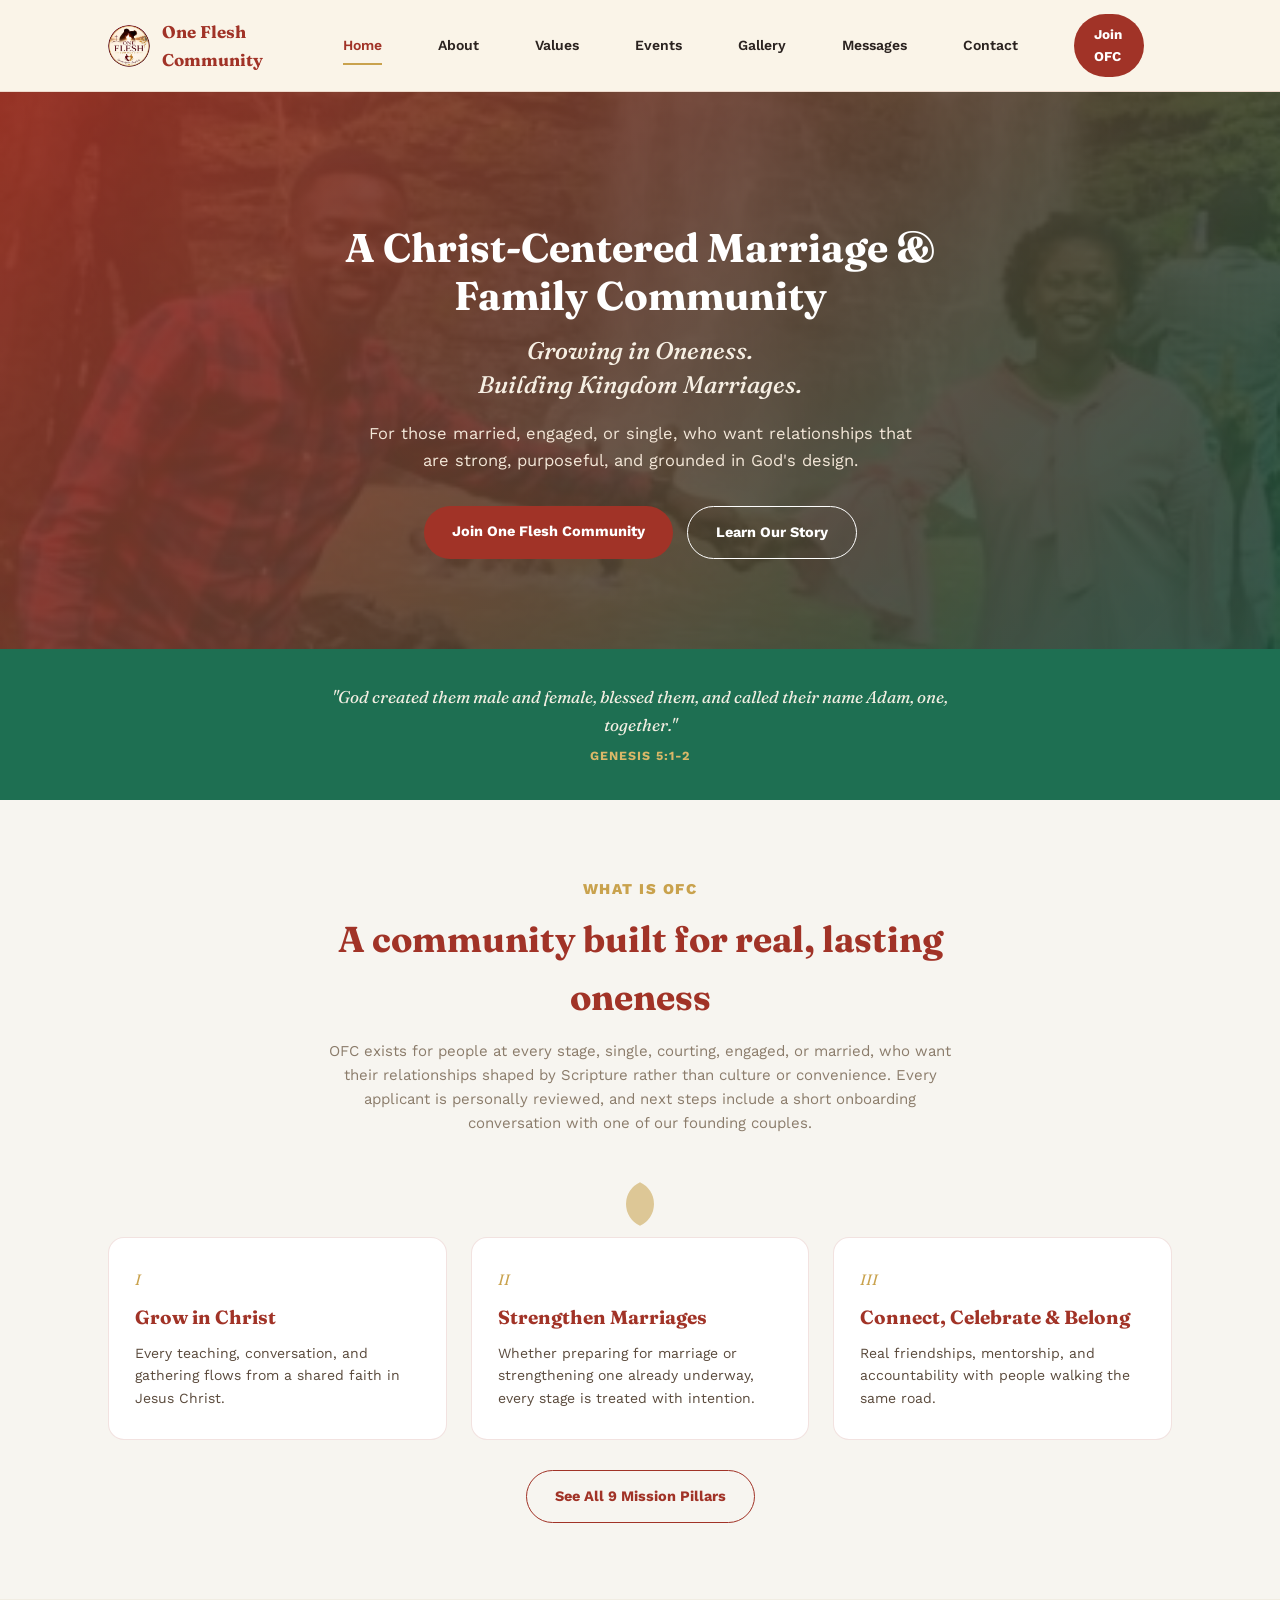
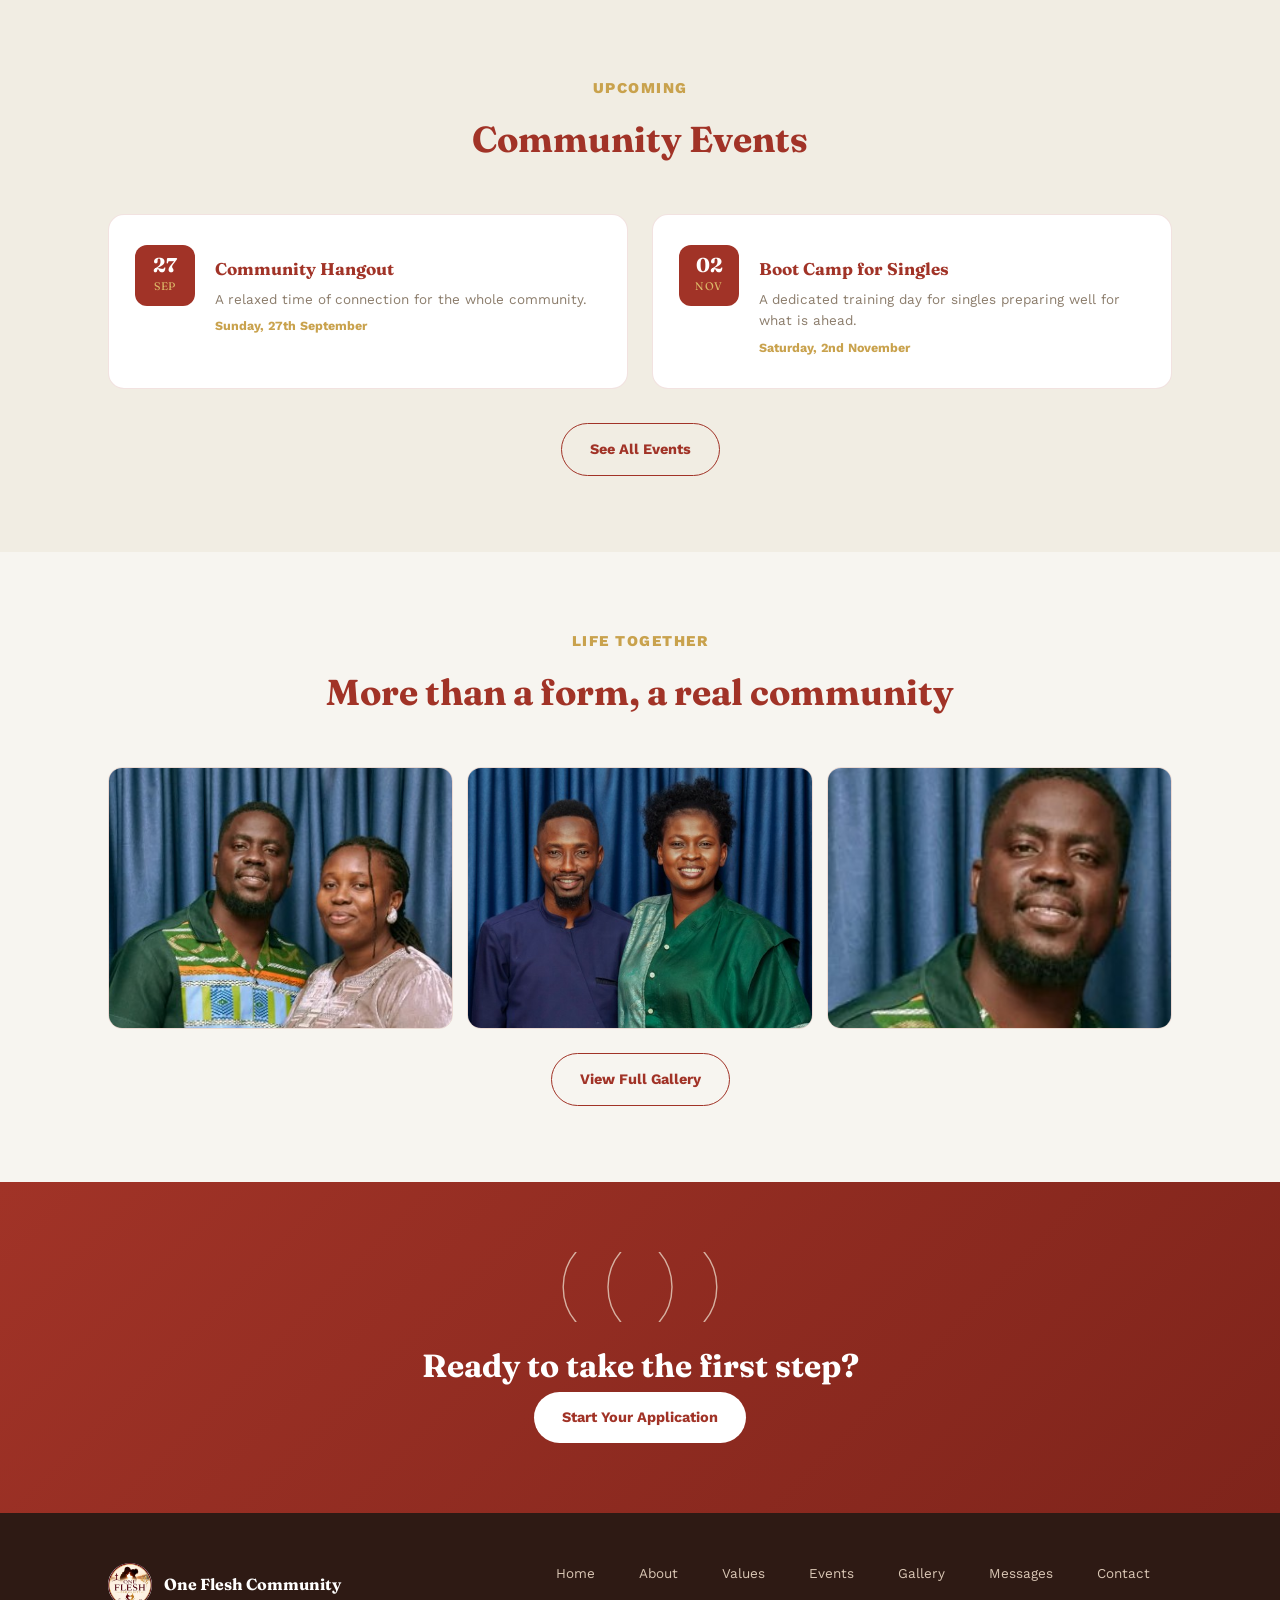
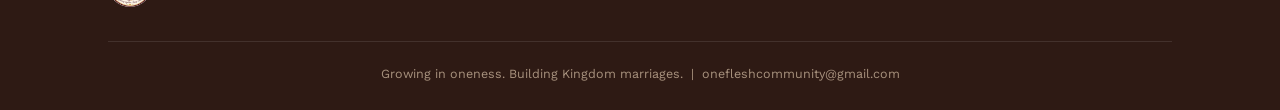
==== commit 805ac3cc: "Add files via upload" ====
--- a/index.html
+++ b/index.html
@@ -132,7 +132,6 @@
   <circle cx="102.4" cy="35.0" r="54.400000000000006" stroke="#F4E9D8" stroke-width="1.4" opacity="0.7"/>
 </svg></div>
       <h2>Ready to take the first step?</h2>
-      <p>Completing the form is not an automatic membership, it is the beginning of a conversation.</p>
       <a class="btn-primary" href="https://ofcmembershipform.vercel.app" target="_blank" rel="noopener">Start Your Application</a>
     </div>
   </section>
@@ -179,7 +178,9 @@
     const lbCaption = document.getElementById('lbCaption');
     let current = 0;
 
-    function getItems() { return Array.from(document.querySelectorAll('.gitem')); }
+    function getItems() {
+      return Array.from(document.querySelectorAll('.gitem')).filter(el => el.style.display !== 'none');
+    }
 
     function render(idx) {
       const items = getItems();
@@ -243,53 +244,104 @@
     const grid = document.getElementById('mainGalleryGrid');
     if (!grid) return;
     const note = document.getElementById('galleryLoadingNote');
+    const celebContainer = document.getElementById('celebrationsContainer');
     const REPO = 'onefleshcommunity-stack/ofc-website';
-    const CATEGORIES = ['general','hangouts','retreats','bootcamps','lovefeast'];
+    const API_BASE = 'https://api.github.com/repos/' + REPO + '/contents/gallery-uploads/';
+    const FLAT_CATEGORIES = ['general','hangouts','retreats','bootcamps','lovefeast'];
+    const imageExt = /\.(jpe?g|png|gif|webp)$/i;
+    const videoExt = /\.(mp4|mov|webm)$/i;
     if (note) note.style.display = 'block';
     initGalleryTabs();
 
+    function prettify(name) {
+      return name.replace(/[_-]/g, ' ').split(' ').filter(Boolean).map(function(w) {
+        return w.charAt(0).toUpperCase() + w.slice(1);
+      }).join(' ');
+    }
+
+    function buildGitem(f, category) {
+      const div = document.createElement('div');
+      div.className = 'gitem';
+      div.dataset.caption = '';
+      div.dataset.category = category;
+      if (imageExt.test(f.name)) {
+        div.dataset.type = 'image';
+        div.dataset.src = f.download_url;
+        const img = document.createElement('img');
+        img.src = f.download_url; img.alt = 'Community photo';
+        div.appendChild(img);
+      } else if (videoExt.test(f.name)) {
+        div.dataset.type = 'video';
+        div.dataset.src = f.download_url;
+        const v = document.createElement('video');
+        v.muted = true; v.preload = 'metadata';
+        const source = document.createElement('source');
+        source.src = f.download_url;
+        v.appendChild(source);
+        const badge = document.createElement('div');
+        badge.className = 'play-badge';
+        badge.innerHTML = '&#9658;';
+        div.appendChild(v);
+        div.appendChild(badge);
+      } else {
+        return null;
+      }
+      return div;
+    }
+
     function fetchFolder(cat) {
-      return fetch('https://api.github.com/repos/' + REPO + '/contents/gallery-uploads/' + cat)
+      return fetch(API_BASE + cat)
         .then(r => r.ok ? r.json() : [])
         .then(files => Array.isArray(files) ? files.map(f => ({ file: f, category: cat })) : [])
         .catch(() => []);
     }
 
-    Promise.all(CATEGORIES.map(fetchFolder)).then(results => {
-      if (note) note.style.display = 'none';
-      const imageExt = /\.(jpe?g|png|gif|webp)$/i;
-      const videoExt = /\.(mp4|mov|webm)$/i;
+    function fetchCelebrations() {
+      return fetch(API_BASE + 'celebrations')
+        .then(r => r.ok ? r.json() : [])
+        .then(entries => {
+          if (!Array.isArray(entries)) return [];
+          const folders = entries.filter(e => e.type === 'dir');
+          return Promise.all(folders.map(folder =>
+            fetch(API_BASE + 'celebrations/' + encodeURIComponent(folder.name))
+              .then(r => r.ok ? r.json() : [])
+              .then(files => ({ name: folder.name, files: Array.isArray(files) ? files.filter(f => f.type === 'file') : [] }))
+              .catch(() => ({ name: folder.name, files: [] }))
+          ));
+        })
+        .catch(() => []);
+    }
+
+    const flatFetch = Promise.all(FLAT_CATEGORIES.map(fetchFolder)).then(results => {
       results.flat().forEach(({ file: f, category }) => {
         if (f.type !== 'file') return;
-        const caption = f.name.replace(/\.[^.]+$/, '').replace(/[_-]/g, ' ');
-        const div = document.createElement('div');
-        div.className = 'gitem';
-        div.dataset.caption = caption;
-        div.dataset.category = category;
-        if (imageExt.test(f.name)) {
-          div.dataset.type = 'image';
-          div.dataset.src = f.download_url;
-          const img = document.createElement('img');
-          img.src = f.download_url; img.alt = caption;
-          div.appendChild(img);
-        } else if (videoExt.test(f.name)) {
-          div.dataset.type = 'video';
-          div.dataset.src = f.download_url;
-          const v = document.createElement('video');
-          v.muted = true; v.preload = 'metadata';
-          const source = document.createElement('source');
-          source.src = f.download_url;
-          v.appendChild(source);
-          const badge = document.createElement('div');
-          badge.className = 'play-badge';
-          badge.innerHTML = '&#9658;';
-          div.appendChild(v);
-          div.appendChild(badge);
-        } else {
-          return;
-        }
-        grid.appendChild(div);
+        const item = buildGitem(f, category);
+        if (item) grid.appendChild(item);
       });
+    });
+
+    const celebFetch = fetchCelebrations().then(groups => {
+      groups.forEach(group => {
+        if (!group.files.length) return;
+        const section = document.createElement('div');
+        section.className = 'celeb-group';
+        const heading = document.createElement('h3');
+        heading.className = 'celeb-title';
+        heading.textContent = prettify(group.name);
+        const groupGrid = document.createElement('div');
+        groupGrid.className = 'gallery-grid celeb-grid';
+        group.files.forEach(f => {
+          const item = buildGitem(f, 'celebrations');
+          if (item) groupGrid.appendChild(item);
+        });
+        section.appendChild(heading);
+        section.appendChild(groupGrid);
+        celebContainer.appendChild(section);
+      });
+    });
+
+    Promise.all([flatFetch, celebFetch]).then(() => {
+      if (note) note.style.display = 'none';
       initGalleryTabs();
     });
 
@@ -300,14 +352,24 @@
 
       function selectCategory(cat) {
         tabs.forEach(t => t.classList.toggle('active', t.dataset.category === cat));
-        const items = Array.from(grid.children);
-        let visibleCount = 0;
-        items.forEach(el => {
-          const show = el.dataset.category === cat;
-          el.style.display = show ? '' : 'none';
-          if (show) visibleCount++;
-        });
-        if (emptyNote) emptyNote.style.display = visibleCount === 0 ? 'block' : 'none';
+
+        if (cat === 'celebrations') {
+          grid.style.display = 'none';
+          celebContainer.style.display = '';
+          const hasGroups = celebContainer.querySelector('.celeb-group') !== null;
+          if (emptyNote) emptyNote.style.display = hasGroups ? 'none' : 'block';
+        } else {
+          celebContainer.style.display = 'none';
+          grid.style.display = '';
+          const items = Array.from(grid.children);
+          let visibleCount = 0;
+          items.forEach(el => {
+            const show = el.dataset.category === cat;
+            el.style.display = show ? '' : 'none';
+            if (show) visibleCount++;
+          });
+          if (emptyNote) emptyNote.style.display = visibleCount === 0 ? 'block' : 'none';
+        }
       }
 
       tabs.forEach(tab => tab.addEventListener('click', () => selectCategory(tab.dataset.category)));
--- a/styles.css
+++ b/styles.css
@@ -337,6 +337,13 @@
 }
 .msg-share-btn:hover { border-color: var(--gold); background: var(--panel); }
 
+.celeb-group { margin-bottom: 40px; }
+.celeb-title {
+  font-family: 'Fraunces', serif; color: var(--rust); font-size: 20px; margin-bottom: 16px;
+  padding-bottom: 10px; border-bottom: 1px solid var(--line);
+}
+.celeb-grid { margin-bottom: 0; }
+
 /* ---------- GALLERY ---------- */
 .gallery-grid { display: flex; flex-wrap: wrap; gap: 14px; }
 .gallery-grid .gitem { flex: 1 1 260px; border-radius: 14px; overflow: hidden; border: 1px solid var(--line); cursor: pointer; position: relative; }
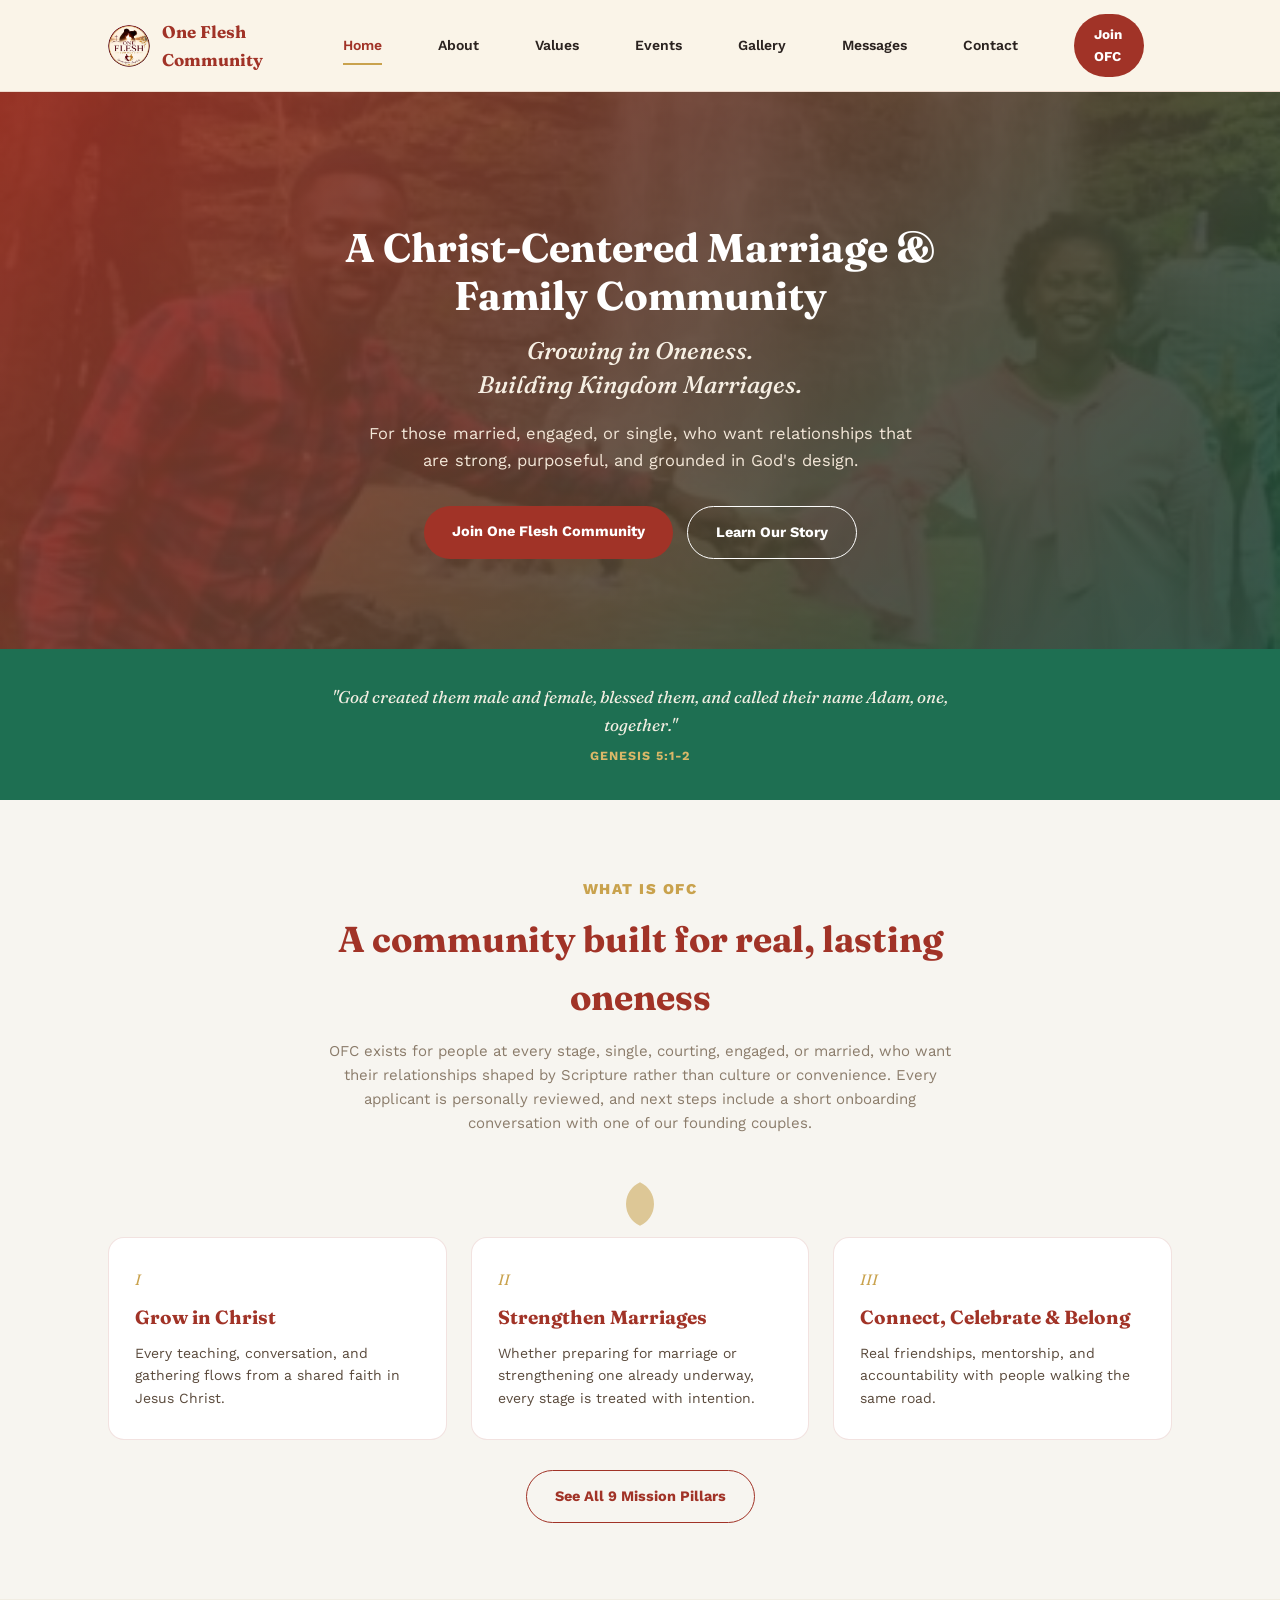
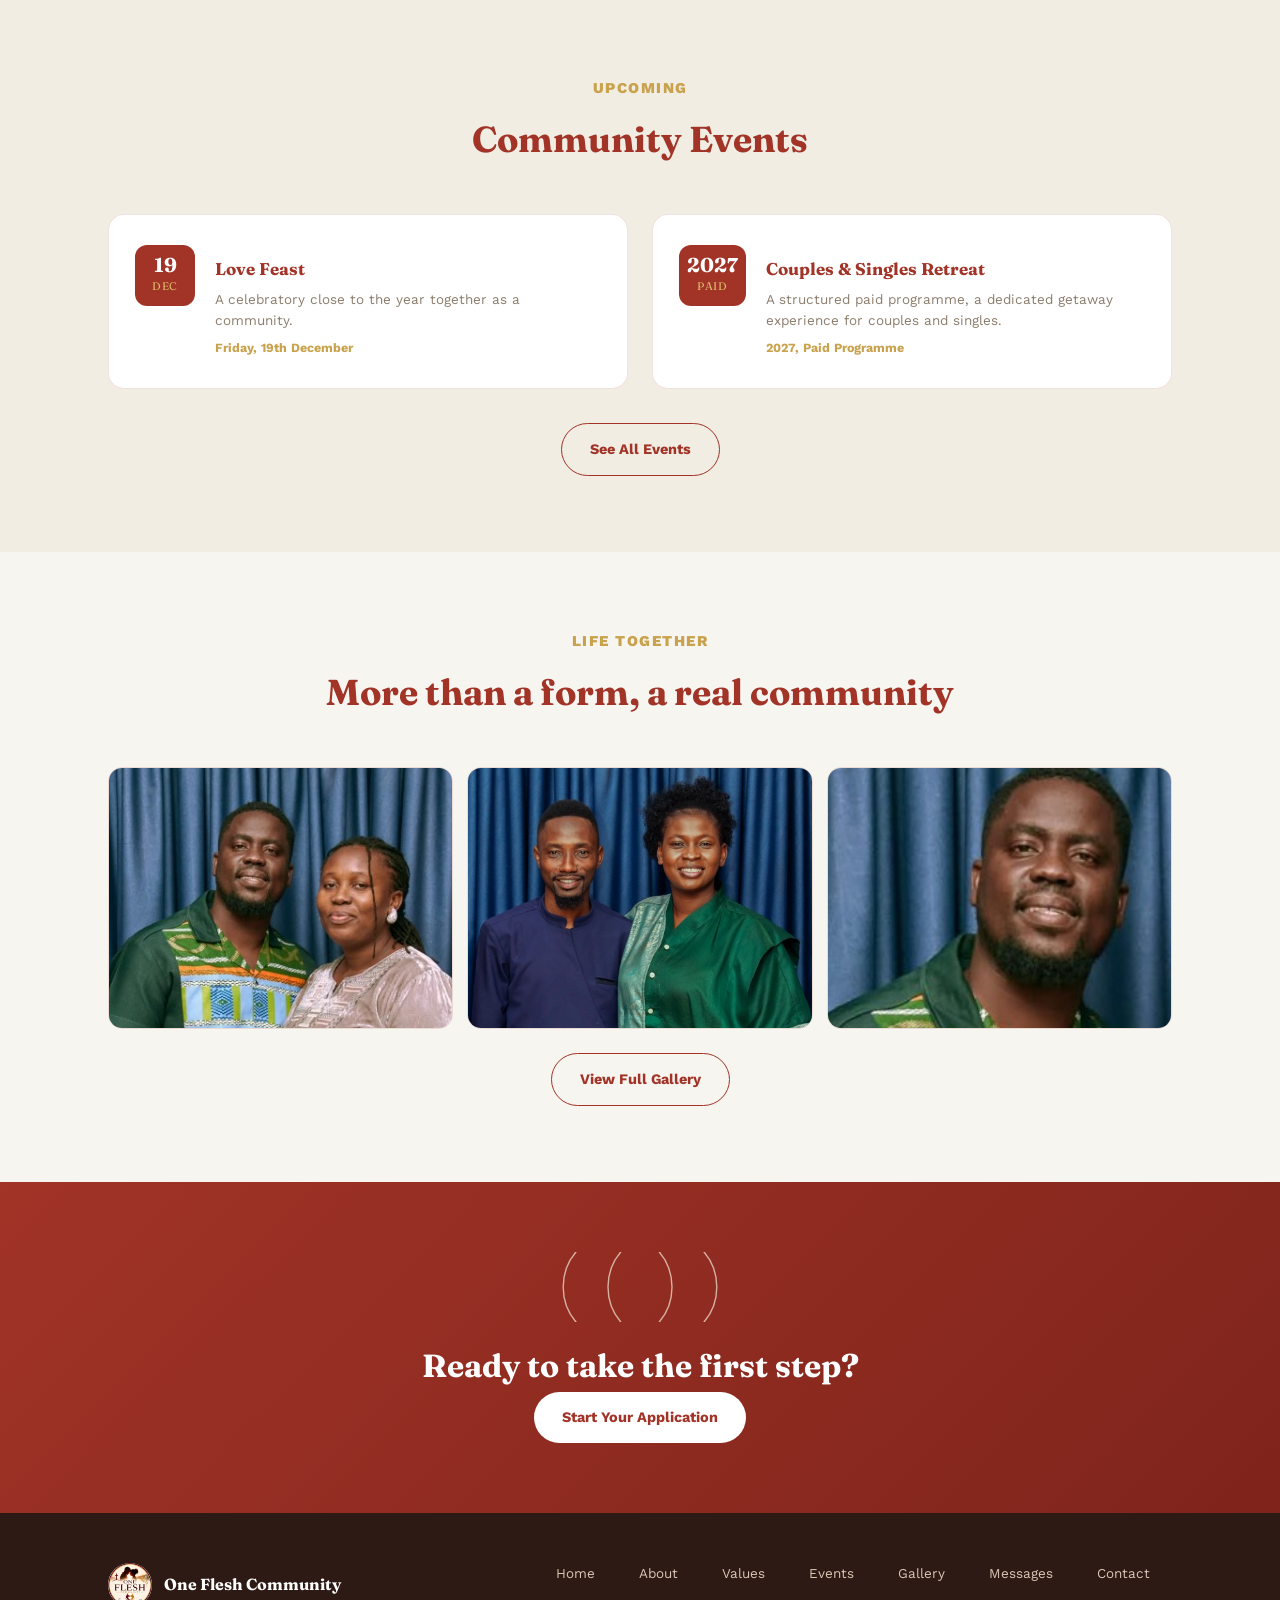
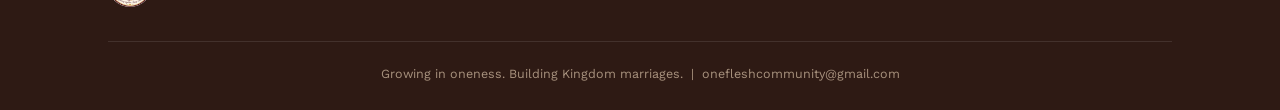
==== commit 9ad7e532: "Add files via upload" ====
--- a/index.html
+++ b/index.html
@@ -84,24 +84,7 @@
         <span class="eyebrow">Upcoming</span>
         <h2>Community Events</h2>
       </div>
-      <div class="grid-2">
-        <div class="card event-card">
-          <div class="date-badge"><div class="day">27</div><div class="mon">Sep</div></div>
-          <div>
-            <h3>Community Hangout</h3>
-            <p>A relaxed time of connection for the whole community.</p>
-            <div class="meta">Sunday, 27th September</div>
-          </div>
-        </div>
-        <div class="card event-card">
-          <div class="date-badge"><div class="day">02</div><div class="mon">Nov</div></div>
-          <div>
-            <h3>Boot Camp for Singles</h3>
-            <p>A dedicated training day for singles preparing well for what is ahead.</p>
-            <div class="meta">Saturday, 2nd November</div>
-          </div>
-        </div>
-      </div>
+      <div class="grid-2" id="homeEventsPreview"></div>
       <div style="text-align:center; margin-top:34px;">
         <a class="btn-secondary" href="events.html">See All Events</a>
       </div>
@@ -531,6 +514,54 @@
       .then(items => { render(Array.isArray(items) ? items : []); })
       .catch(() => { render([]); });
   })();
+
+  // ---------- home page: preview the next 2 upcoming events from events-data.json ----------
+  (function() {
+    const preview = document.getElementById('homeEventsPreview');
+    if (!preview) return;
+
+    const MONTHS = ['JAN','FEB','MAR','APR','MAY','JUN','JUL','AUG','SEP','OCT','NOV','DEC'];
+    function dateParts(iso) {
+      const d = new Date(iso + 'T00:00:00');
+      return { day: String(d.getDate()).padStart(2, '0'), mon: MONTHS[d.getMonth()], dateObj: d };
+    }
+    function buildCard(ev) {
+      const card = document.createElement('div');
+      card.className = 'card event-card';
+      const badge = document.createElement('div');
+      badge.className = 'date-badge';
+      const p = ev.date ? dateParts(ev.date) : null;
+      const dayLabel = ev.dayLabel || (p ? p.day : '');
+      const monLabel = ev.monLabel || (p ? p.mon : '');
+      badge.innerHTML = '<div class="day">' + dayLabel + '</div><div class="mon">' + monLabel + '</div>';
+      const info = document.createElement('div');
+      const h3 = document.createElement('h3'); h3.textContent = ev.title || '';
+      const desc = document.createElement('p'); desc.textContent = ev.description || '';
+      info.appendChild(h3); info.appendChild(desc);
+      if (ev.displayDate) {
+        const meta = document.createElement('div');
+        meta.className = 'meta'; meta.textContent = ev.displayDate;
+        info.appendChild(meta);
+      }
+      card.appendChild(badge); card.appendChild(info);
+      return card;
+    }
+
+    fetch('events-data.json?_=' + Date.now())
+      .then(r => r.ok ? r.json() : [])
+      .then(events => {
+        if (!Array.isArray(events)) events = [];
+        const today = new Date(); today.setHours(0,0,0,0);
+        const upcoming = events
+          .filter(ev => ev.date && !ev.excludeFromNextUp)
+          .map(ev => Object.assign({}, ev, { _d: dateParts(ev.date).dateObj }))
+          .filter(ev => ev._d >= today)
+          .sort((a, b) => a._d - b._d)
+          .slice(0, 2);
+        upcoming.forEach(ev => preview.appendChild(buildCard(ev)));
+      })
+      .catch(() => {});
+  })();
 </script>
 </body>
 </html>
--- a/styles.css
+++ b/styles.css
@@ -344,6 +344,73 @@
 }
 .celeb-grid { margin-bottom: 0; }
 
+.gal-subtabs { margin: 0 0 28px; justify-content: flex-start; }
+.gal-subtab { font-size: 12px; padding: 8px 18px; }
+.gal-subpanel { margin-bottom: 10px; }
+
+/* ---------- NEXT UP BANNER (Events page) ---------- */
+.next-up {
+  background: linear-gradient(120deg, var(--rust) 0%, #7F241B 60%, var(--green-deep) 130%);
+  border-radius: 20px;
+  padding: 28px 32px;
+  margin: 10px 0 46px;
+  box-shadow: 0 14px 40px rgba(161,51,39,0.28);
+  position: relative;
+  overflow: hidden;
+  animation: nuGlow 3.5s ease-in-out infinite;
+}
+.next-up::after {
+  content: "";
+  position: absolute;
+  top: 0; left: -60%;
+  width: 40%; height: 100%;
+  background: linear-gradient(100deg, transparent 0%, rgba(255,255,255,0.16) 50%, transparent 100%);
+  transform: skewX(-20deg);
+  animation: nuShimmer 3.5s ease-in-out infinite;
+}
+@keyframes nuShimmer {
+  0% { left: -60%; }
+  55%, 100% { left: 130%; }
+}
+@keyframes nuGlow {
+  0%, 100% { box-shadow: 0 14px 40px rgba(161,51,39,0.28); }
+  50% { box-shadow: 0 14px 48px rgba(201,162,77,0.38); }
+}
+@media (prefers-reduced-motion: reduce) {
+  .next-up { animation: none; }
+  .next-up::after { animation: none; display: none; }
+}
+.next-up-badge {
+  display: inline-flex; align-items: center; gap: 8px;
+  background: rgba(255,255,255,0.16);
+  color: #fff; font-family: 'Work Sans', sans-serif; font-weight: 800;
+  font-size: 11.5px; letter-spacing: 0.12em; text-transform: uppercase;
+  padding: 6px 14px; border-radius: 999px; margin-bottom: 18px;
+}
+.pulse-dot {
+  width: 8px; height: 8px; border-radius: 50%; background: var(--gold-bright);
+  animation: nuPulse 1.8s ease-in-out infinite;
+}
+@keyframes nuPulse {
+  0%, 100% { box-shadow: 0 0 0 0 rgba(219,184,104,0.7); }
+  50% { box-shadow: 0 0 0 8px rgba(219,184,104,0); }
+}
+@media (prefers-reduced-motion: reduce) {
+  .pulse-dot { animation: none; }
+}
+.next-up-body { display: flex; align-items: center; gap: 24px; }
+.next-up-date {
+  flex-shrink: 0; background: rgba(255,255,255,0.14); border: 1px solid rgba(255,255,255,0.3);
+  border-radius: 14px; padding: 14px 18px; text-align: center; font-family: 'Fraunces', serif;
+}
+.next-up-date .nu-day { font-size: 34px; font-weight: 700; color: #fff; line-height: 1; }
+.next-up-date .nu-mon { font-size: 12px; color: var(--gold-bright); text-transform: uppercase; letter-spacing: 0.08em; margin-top: 4px; }
+.next-up-info h2 { color: #fff; font-size: clamp(20px, 3vw, 26px); margin-bottom: 8px; }
+.next-up-info p { color: #F3D9D3; font-size: 14px; line-height: 1.6; }
+@media (max-width: 560px) {
+  .next-up-body { flex-direction: column; align-items: flex-start; }
+}
+
 /* ---------- GALLERY ---------- */
 .gallery-grid { display: flex; flex-wrap: wrap; gap: 14px; }
 .gallery-grid .gitem { flex: 1 1 260px; border-radius: 14px; overflow: hidden; border: 1px solid var(--line); cursor: pointer; position: relative; }
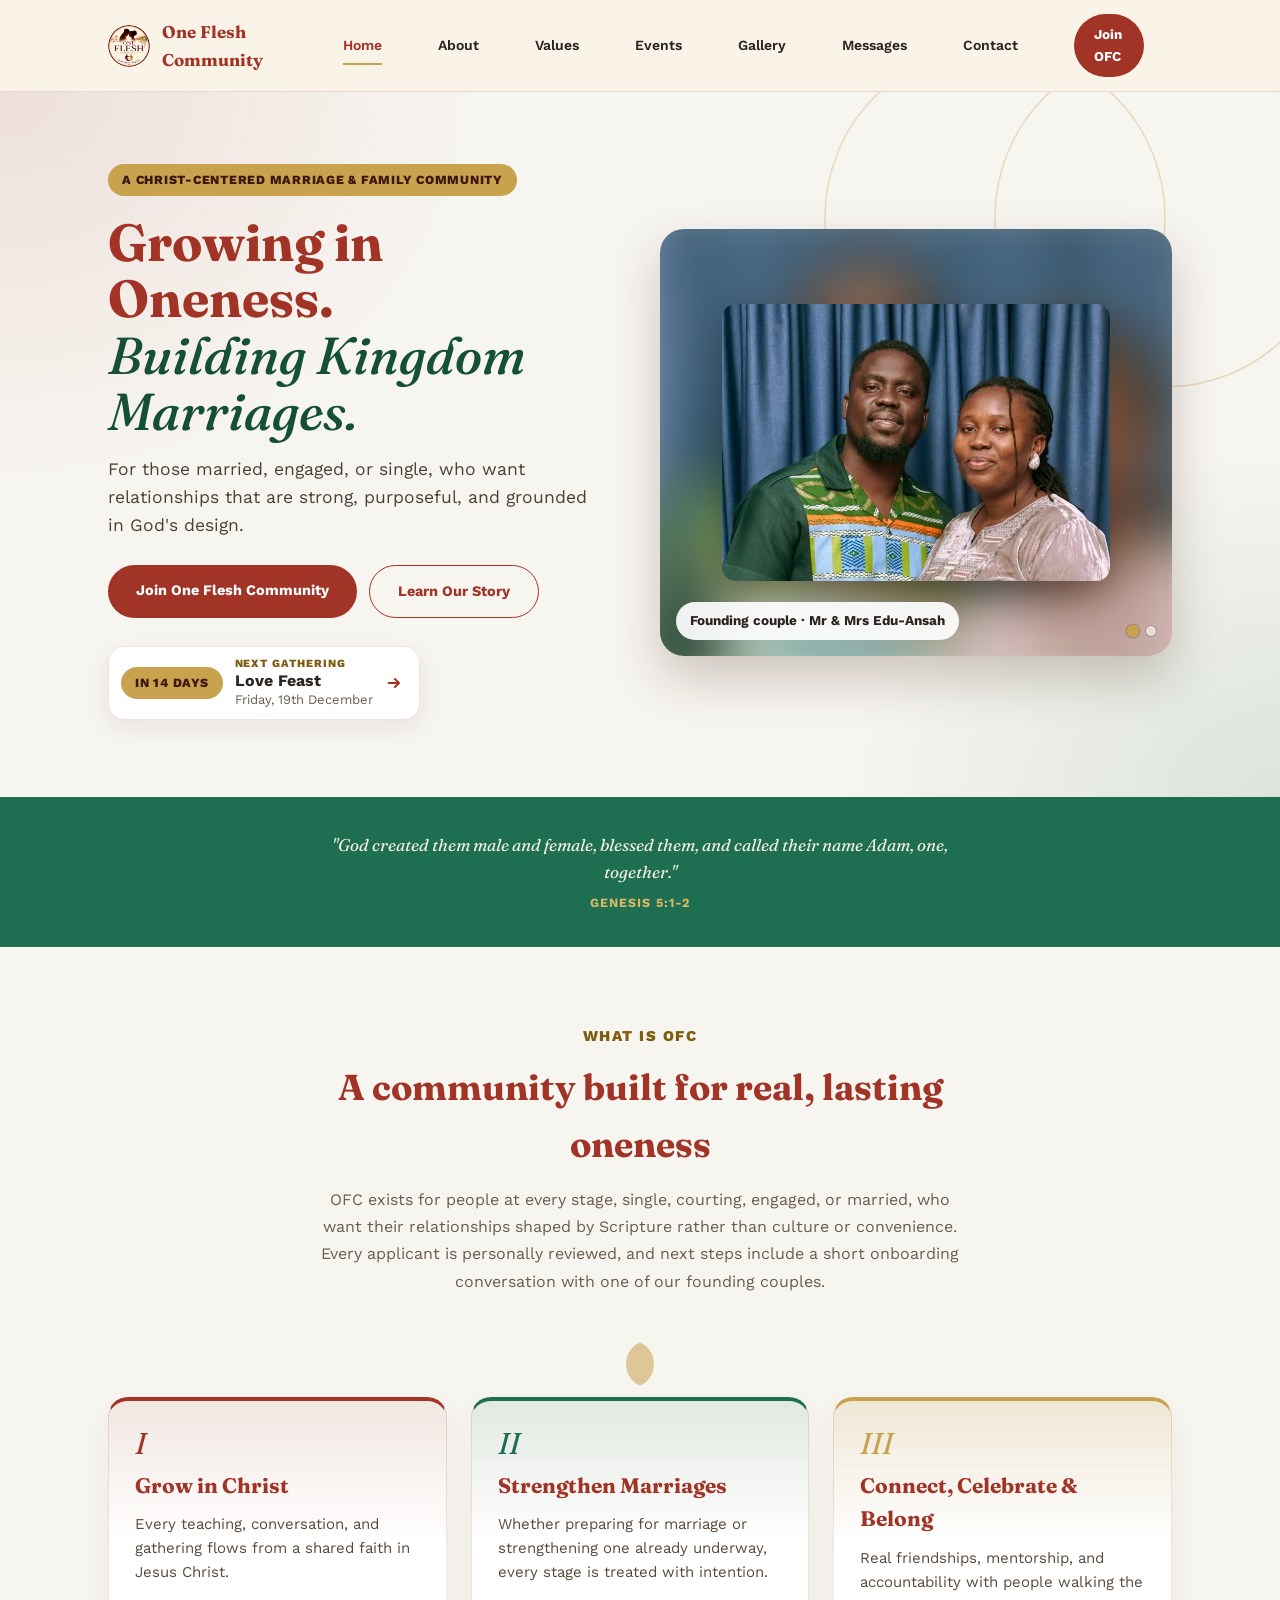
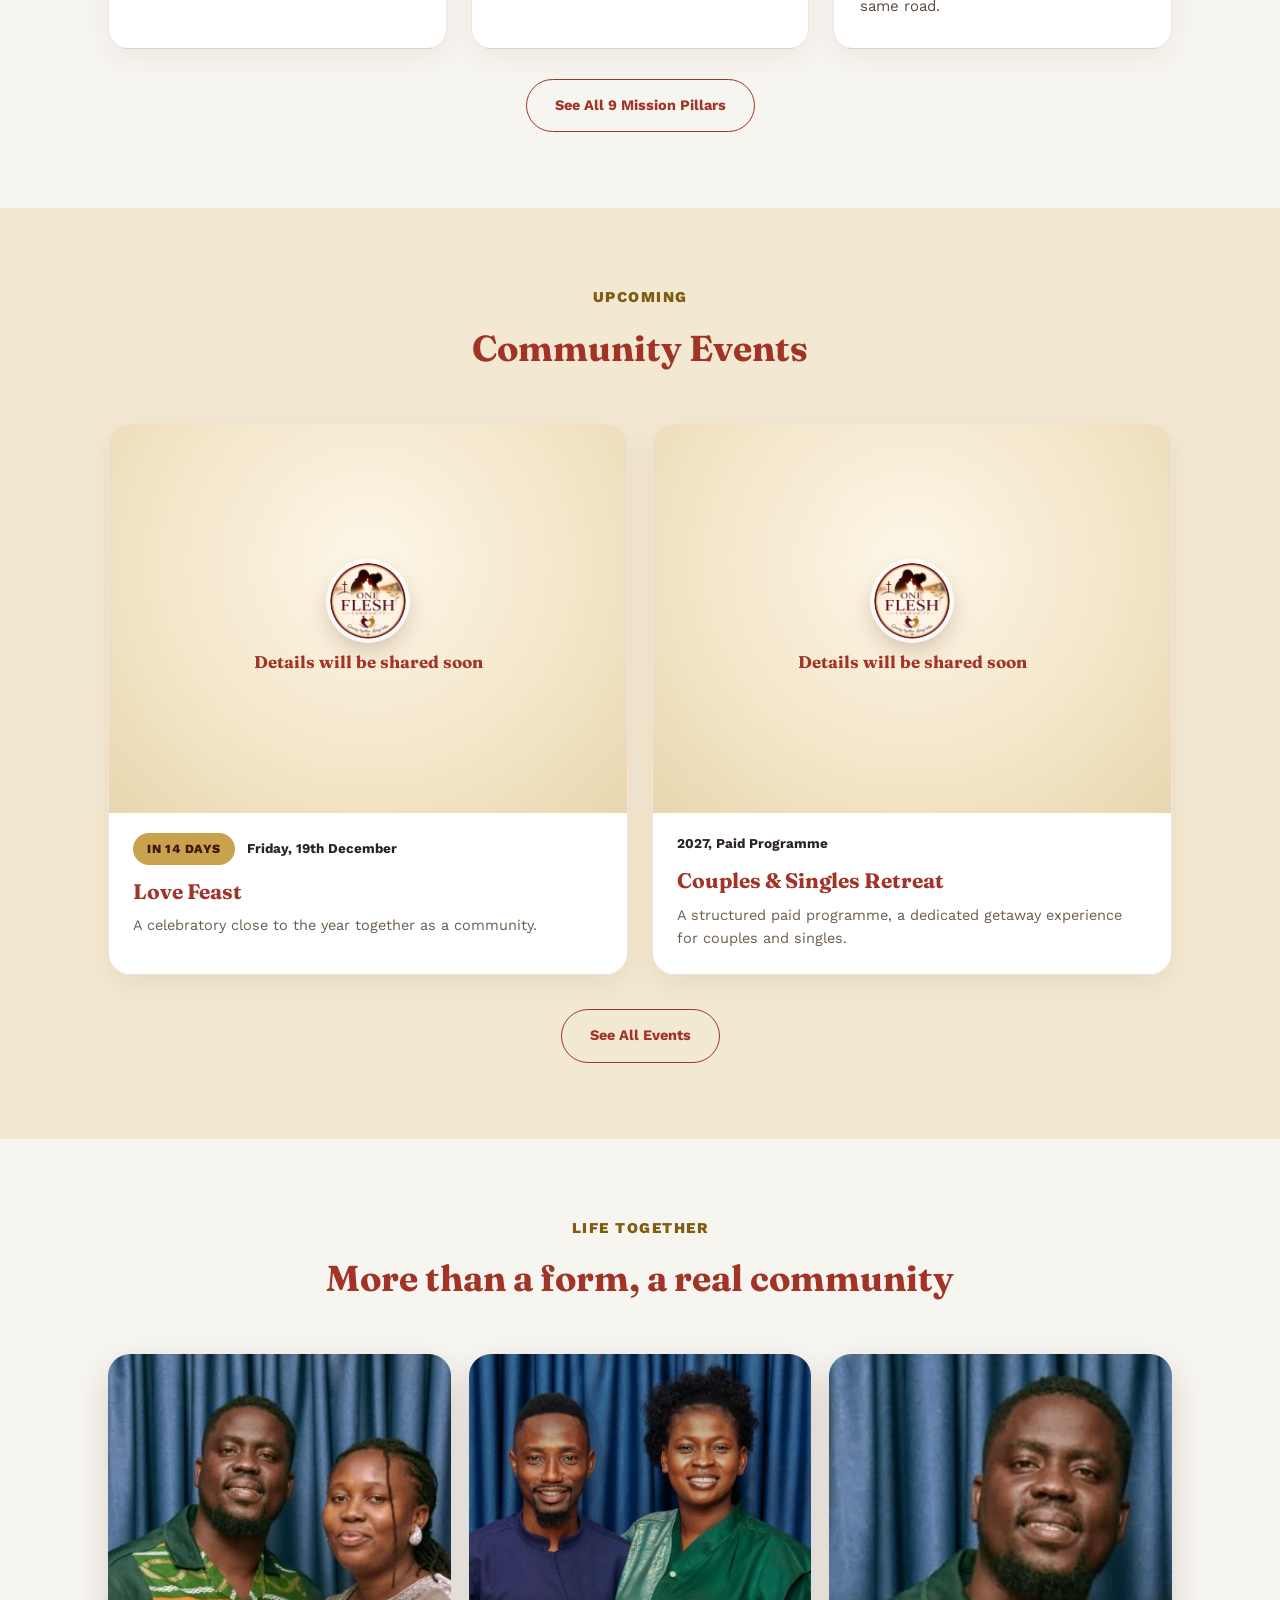
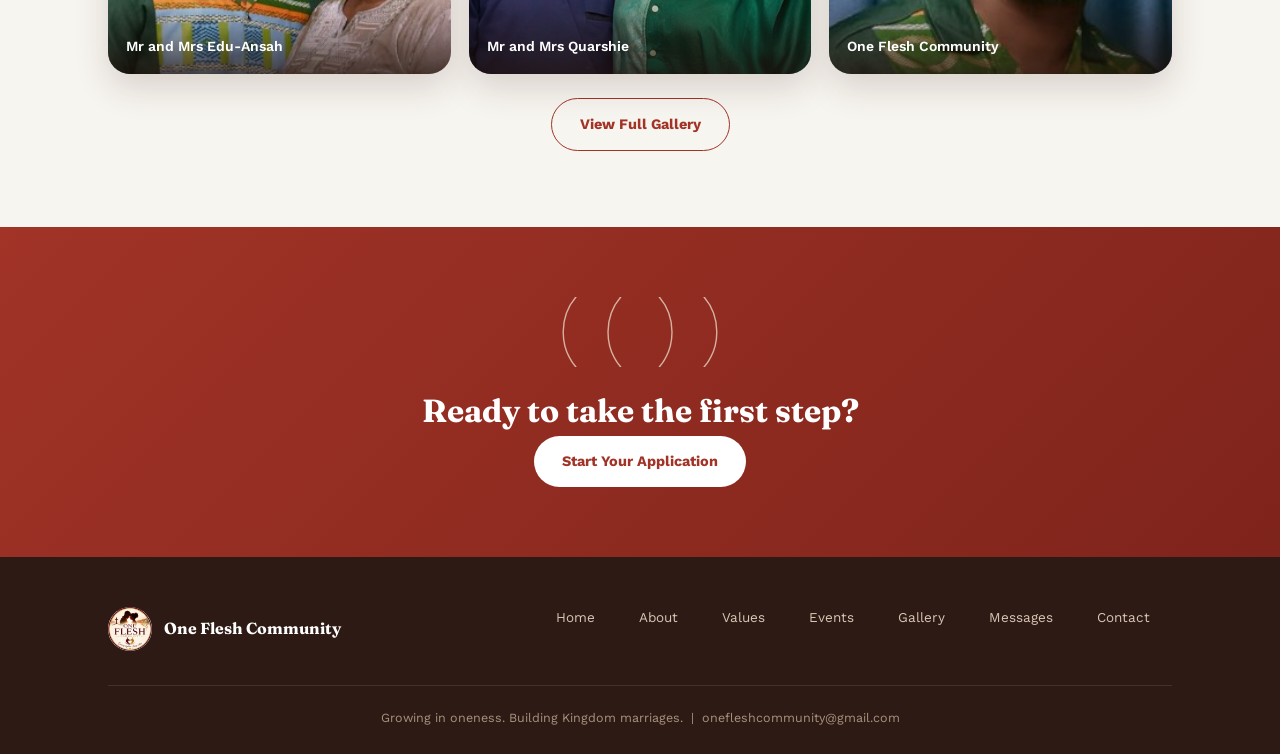
==== commit 58afb384: "Add files via upload" ====
--- a/index.html
+++ b/index.html
@@ -7,561 +7,346 @@
 <meta name="description" content="A Christ-centered Kingdom marriage and family community.">
 <link rel="icon" href="logo.jpg">
 <link rel="stylesheet" href="styles.css">
+<link rel="stylesheet" href="ofc-polish.css">
 </head>
 <body>
 <header class="site-nav">
-    <div class="wrap">
-      <a class="brand" href="index.html">
-        <img src="logo.jpg" alt="One Flesh Community logo">
-        <span class="word">One Flesh Community</span>
-      </a>
-      <button class="nav-toggle" id="navToggle" aria-label="Toggle menu">&#9776;</button>
-      <nav id="navLinks">
-        <a class="active" href="index.html">Home</a>
-      <a class="" href="about.html">About</a>
-      <a class="" href="values.html">Values</a>
-      <a class="" href="events.html">Events</a>
-      <a class="" href="gallery.html">Gallery</a>
-      <a class="" href="messages.html">Messages</a>
-      <a class="" href="contact.html">Contact</a>
-      <a class="join-btn" href="https://ofcmembershipform.vercel.app" target="_blank" rel="noopener">Join OFC</a>
-      </nav>
-    </div>
-  </header>
-
-  <section class="hero photo-hero">
-    <div class="hero-content wrap">
-      <span class="eyebrow">A Christ-Centered Marriage &amp; Family Community</span>
-      <h1>Growing in Oneness.<br>Building Kingdom Marriages.</h1>
-      <p class="sub">For those married, engaged, or single, who want relationships that are strong, purposeful, and grounded in God's design.</p>
-      <div class="cta-row">
-        <a class="btn-primary" href="https://ofcmembershipform.vercel.app" target="_blank" rel="noopener">Join One Flesh Community</a>
-        <a class="btn-secondary" href="about.html">Learn Our Story</a>
-      </div>
-    </div>
-  </section>
-
-  <div class="verse-band">
-    <p>"God created them male and female, blessed them, and called their name Adam, one, together."<span class="ref">Genesis 5:1-2</span></p>
-  </div>
-
-  <section class="block">
-    <div class="wrap">
-      <div class="section-head">
-        <span class="eyebrow">What Is OFC</span>
-        <h2>A community built for real, lasting oneness</h2>
-        <p>OFC exists for people at every stage, single, courting, engaged, or married, who want their relationships shaped by Scripture rather than culture or convenience. Every applicant is personally reviewed, and next steps include a short onboarding conversation with one of our founding couples.</p>
-      </div>
-      <div class="divider-motif"><svg width="70" height="46" viewBox="0 0 70 46" fill="none" xmlns="http://www.w3.org/2000/svg" aria-hidden="true">
-  <path d="M 35.0,1.3112932612384647 A 23.8,23.8 0 0,0 35.0,44.68870673876154 A 23.8,23.8 0 0,0 35.0,1.3112932612384647 Z" fill="var(--gold)" opacity="0.55"/>
+<div class="wrap">
+<a class="brand" href="index.html">
+<img src="logo.jpg" alt="One Flesh Community logo">
+<span class="word">One Flesh Community</span>
+</a>
+<button class="nav-toggle" id="navToggle" aria-label="Toggle menu">&#9776;</button>
+<nav id="navLinks">
+<a class="active" href="index.html">Home</a>
+<a class="" href="about.html">About</a>
+<a class="" href="values.html">Values</a>
+<a class="" href="events.html">Events</a>
+<a class="" href="gallery.html">Gallery</a>
+<a class="" href="messages.html">Messages</a>
+<a class="" href="contact.html">Contact</a>
+<a class="join-btn" href="https://ofcmembershipform.vercel.app" target="_blank" rel="noopener">Join OFC</a>
+</nav>
+</div>
+</header>
+
+<section class="ofc-hero">
+<div class="wrap ofc-hero__grid">
+<div class="ofc-hero__copy">
+<span class="ofc-chip">A Christ-Centered Marriage &amp; Family Community</span>
+<h1 class="ofc-hero__title">Growing in Oneness. <em>Building Kingdom Marriages.</em></h1>
+<p class="ofc-hero__sub">For those married, engaged, or single, who want relationships that are strong, purposeful, and grounded in God's design.</p>
+<div class="cta-row">
+<a class="btn-primary" href="https://ofcmembershipform.vercel.app" target="_blank" rel="noopener">Join One Flesh Community</a>
+<a class="btn-secondary" href="about.html">Learn Our Story</a>
+</div>
+<a class="ofc-next" id="ofcNext" href="events.html" aria-label="See the next gathering">
+<span class="ofc-chip" id="ofcNextChip"></span>
+<span class="ofc-next__body"><span class="ofc-next__label">Next gathering</span><span class="ofc-next__title" id="ofcNextTitle"></span><span class="ofc-next__date" id="ofcNextDate"></span></span>
+<svg viewBox="0 0 20 20" fill="none" stroke="currentColor" stroke-width="2.2" stroke-linecap="round" stroke-linejoin="round" aria-hidden="true"><path d="M4 10h11M11 5.5l4.5 4.5-4.5 4.5"/></svg>
+</a>
+</div>
+
+<!-- Photo stage. To add another photo, copy one ofc-stage__slide block and one dot button. -->
+<div class="ofc-stage" id="ofcStage" role="group" aria-label="Our founding couples">
+<div class="ofc-stage__slide is-active" style="--bg:url('couple_eduansah.jpg')" data-cap="Founding couple &middot; Mr &amp; Mrs Edu-Ansah"><img src="couple_eduansah.jpg" alt="Mr and Mrs Edu-Ansah"></div>
+<div class="ofc-stage__slide" style="--bg:url('couple_quarshie.jpg')" data-cap="Founding couple &middot; Mr &amp; Mrs Quarshie"><img src="couple_quarshie.jpg" alt="Mr and Mrs Quarshie"></div>
+<span class="ofc-stage__cap" id="ofcCap">Founding couple &middot; Mr &amp; Mrs Edu-Ansah</span>
+<div class="ofc-stage__dots" id="ofcDots">
+<button type="button" class="is-active" aria-label="Show Mr and Mrs Edu-Ansah"></button>
+<button type="button" aria-label="Show Mr and Mrs Quarshie"></button>
+</div>
+</div>
+</div>
+</section>
+
+<div class="verse-band">
+<p>"God created them male and female, blessed them, and called their name Adam, one, together."<span class="ref">Genesis 5:1-2</span></p>
+</div>
+
+<section class="block">
+<div class="wrap">
+<div class="section-head">
+<span class="eyebrow">What Is OFC</span>
+<h2>A community built for real, lasting oneness</h2>
+<p>OFC exists for people at every stage, single, courting, engaged, or married, who want their relationships shaped by Scripture rather than culture or convenience. Every applicant is personally reviewed, and next steps include a short onboarding conversation with one of our founding couples.</p>
+</div>
+<div class="divider-motif"><svg width="70" height="46" viewBox="0 0 70 46" fill="none" xmlns="http://www.w3.org/2000/svg" aria-hidden="true">
+<path d="M 35.0,1.3112932612384647 A 23.8,23.8 0 0,0 35.0,44.68870673876154 A 23.8,23.8 0 0,0 35.0,1.3112932612384647 Z" fill="var(--gold)" opacity="0.55"/>
 </svg></div>
-      <div class="grid-3">
-        <div class="card">
-          <div class="num">I</div>
-          <h3>Grow in Christ</h3>
-          <p>Every teaching, conversation, and gathering flows from a shared faith in Jesus Christ.</p>
-        </div>
-        <div class="card">
-          <div class="num">II</div>
-          <h3>Strengthen Marriages</h3>
-          <p>Whether preparing for marriage or strengthening one already underway, every stage is treated with intention.</p>
-        </div>
-        <div class="card">
-          <div class="num">III</div>
-          <h3>Connect, Celebrate &amp; Belong</h3>
-          <p>Real friendships, mentorship, and accountability with people walking the same road.</p>
-        </div>
-      </div>
-      <div style="text-align:center; margin-top:30px;">
-        <a class="btn-secondary" href="about.html">See All 9 Mission Pillars</a>
-      </div>
-    </div>
-  </section>
-
-  <section class="block alt">
-    <div class="wrap">
-      <div class="section-head">
-        <span class="eyebrow">Upcoming</span>
-        <h2>Community Events</h2>
-      </div>
-      <div class="grid-2" id="homeEventsPreview"></div>
-      <div style="text-align:center; margin-top:34px;">
-        <a class="btn-secondary" href="events.html">See All Events</a>
-      </div>
-    </div>
-  </section>
-
-  <section class="block">
-    <div class="wrap">
-      <div class="section-head">
-        <span class="eyebrow">Life Together</span>
-        <h2>More than a form, a real community</h2>
-      </div>
-      <div class="gallery-grid">
-        <div class="gitem" data-type="image" data-src="couple_eduansah.jpg" data-caption="Mr and Mrs Edu-Ansah"><img src="couple_eduansah.jpg" alt="Mr and Mrs Edu-Ansah"></div>
-        <div class="gitem" data-type="image" data-src="couple_quarshie.jpg" data-caption="Mr and Mrs Quarshie"><img src="couple_quarshie.jpg" alt="Mr and Mrs Quarshie"></div>
-        <div class="gitem" data-type="image" data-src="leader_kofi.jpg" data-caption="One Flesh Community"><img src="leader_kofi.jpg" alt="One Flesh Community"></div>
-      </div>
-      <div style="text-align:center; margin-top:24px;">
-        <a class="btn-secondary" href="gallery.html">View Full Gallery</a>
-      </div>
-    </div>
-  </section>
-
-  <section class="cta-band">
-    <div class="wrap">
-      <div class="vesica" style="justify-content:center; margin-bottom:18px;"><svg width="160" height="70" viewBox="0 0 160 70" fill="none" xmlns="http://www.w3.org/2000/svg" aria-hidden="true">
-  <circle cx="57.599999999999994" cy="35.0" r="54.400000000000006" stroke="#F4E9D8" stroke-width="1.4" opacity="0.7"/>
-  <circle cx="102.4" cy="35.0" r="54.400000000000006" stroke="#F4E9D8" stroke-width="1.4" opacity="0.7"/>
+<div class="grid-3">
+<div class="card ofc-pillar ofc-pillar--rust">
+<div class="num">I</div>
+<h3>Grow in Christ</h3>
+<p>Every teaching, conversation, and gathering flows from a shared faith in Jesus Christ.</p>
+</div>
+<div class="card ofc-pillar ofc-pillar--green">
+<div class="num">II</div>
+<h3>Strengthen Marriages</h3>
+<p>Whether preparing for marriage or strengthening one already underway, every stage is treated with intention.</p>
+</div>
+<div class="card ofc-pillar ofc-pillar--gold">
+<div class="num">III</div>
+<h3>Connect, Celebrate &amp; Belong</h3>
+<p>Real friendships, mentorship, and accountability with people walking the same road.</p>
+</div>
+</div>
+<div style="text-align:center; margin-top:30px;">
+<a class="btn-secondary" href="about.html">See All 9 Mission Pillars</a>
+</div>
+</div>
+</section>
+
+<section class="block alt">
+<div class="wrap">
+<div class="section-head">
+<span class="eyebrow">Upcoming</span>
+<h2>Community Events</h2>
+</div>
+<div class="grid-2" id="homeEventsPreview"></div>
+<div style="text-align:center; margin-top:34px;">
+<a class="btn-secondary" href="events.html">See All Events</a>
+</div>
+</div>
+</section>
+
+<section class="block ofc-life">
+<div class="wrap">
+<div class="section-head">
+<span class="eyebrow">Life Together</span>
+<h2>More than a form, a real community</h2>
+</div>
+<div class="gallery-grid">
+<div class="gitem" data-type="image" data-src="couple_eduansah.jpg" data-caption="Mr and Mrs Edu-Ansah"><img src="couple_eduansah.jpg" alt="Mr and Mrs Edu-Ansah"></div>
+<div class="gitem" data-type="image" data-src="couple_quarshie.jpg" data-caption="Mr and Mrs Quarshie"><img src="couple_quarshie.jpg" alt="Mr and Mrs Quarshie"></div>
+<div class="gitem" data-type="image" data-src="leader_kofi.jpg" data-caption="One Flesh Community"><img src="leader_kofi.jpg" alt="One Flesh Community"></div>
+</div>
+<div style="text-align:center; margin-top:24px;">
+<a class="btn-secondary" href="gallery.html">View Full Gallery</a>
+</div>
+</div>
+</section>
+
+<section class="cta-band">
+<div class="wrap">
+<div class="vesica" style="justify-content:center; margin-bottom:18px;"><svg width="160" height="70" viewBox="0 0 160 70" fill="none" xmlns="http://www.w3.org/2000/svg" aria-hidden="true">
+<circle cx="57.599999999999994" cy="35.0" r="54.400000000000006" stroke="#F4E9D8" stroke-width="1.4" opacity="0.7"/>
+<circle cx="102.4" cy="35.0" r="54.400000000000006" stroke="#F4E9D8" stroke-width="1.4" opacity="0.7"/>
 </svg></div>
-      <h2>Ready to take the first step?</h2>
-      <a class="btn-primary" href="https://ofcmembershipform.vercel.app" target="_blank" rel="noopener">Start Your Application</a>
-    </div>
-  </section>
+<h2>Ready to take the first step?</h2>
+<a class="btn-primary" href="https://ofcmembershipform.vercel.app" target="_blank" rel="noopener">Start Your Application</a>
+</div>
+</section>
 
 <footer>
-    <div class="wrap">
-      <div class="foot-top">
-        <div class="brand">
-          <img src="logo.jpg" alt="One Flesh Community logo">
-          <span class="word">One Flesh Community</span>
-        </div>
-        <nav>
-          <a href="index.html">Home</a>
-          <a href="about.html">About</a>
-          <a href="values.html">Values</a>
-          <a href="events.html">Events</a>
-          <a href="gallery.html">Gallery</a>
-          <a href="messages.html">Messages</a>
-          <a href="contact.html">Contact</a>
-        </nav>
-      </div>
-      <div class="bottom">Growing in oneness. Building Kingdom marriages. &nbsp;|&nbsp; onefleshcommunity@gmail.com</div>
-    </div>
-  </footer>
+<div class="wrap">
+<div class="foot-top">
+<div class="brand">
+<img src="logo.jpg" alt="One Flesh Community logo">
+<span class="word">One Flesh Community</span>
+</div>
+<nav>
+<a href="index.html">Home</a>
+<a href="about.html">About</a>
+<a href="values.html">Values</a>
+<a href="events.html">Events</a>
+<a href="gallery.html">Gallery</a>
+<a href="messages.html">Messages</a>
+<a href="contact.html">Contact</a>
+</nav>
+</div>
+<div class="bottom">Growing in oneness. Building Kingdom marriages. &nbsp;|&nbsp; onefleshcommunity@gmail.com</div>
+</div>
+</footer>
+
 <div class="lightbox" id="lightbox">
-  <button class="lb-close" id="lbClose" aria-label="Close">&times;</button>
-  <button class="lb-prev" id="lbPrev" aria-label="Previous">&#10094;</button>
-  <div class="lb-content" id="lbContent"></div>
-  <button class="lb-next" id="lbNext" aria-label="Next">&#10095;</button>
-  <div class="lb-caption" id="lbCaption"></div>
-</div>
+<button class="lb-close" id="lbClose" aria-label="Close">&times;</button>
+<button class="lb-prev" id="lbPrev" aria-label="Previous">&#10094;</button>
+<div class="lb-content" id="lbContent"></div>
+<button class="lb-next" id="lbNext" aria-label="Next">&#10095;</button>
+<div class="lb-caption" id="lbCaption"></div>
+</div>
+
 <script>
-  const toggle = document.getElementById('navToggle');
-  const links = document.getElementById('navLinks');
-  if (toggle) {
-    toggle.addEventListener('click', () => links.classList.toggle('open'));
-  }
-
-  // ---------- lightbox (event delegation so it works with dynamically added items too) ----------
-  (function() {
-    const lb = document.getElementById('lightbox');
-    if (!lb) return;
-    const lbContent = document.getElementById('lbContent');
-    const lbCaption = document.getElementById('lbCaption');
-    let current = 0;
-
-    function getItems() {
-      return Array.from(document.querySelectorAll('.gitem')).filter(el => el.style.display !== 'none');
+const toggle = document.getElementById('navToggle');
+const links = document.getElementById('navLinks');
+if (toggle) {
+  toggle.addEventListener('click', () => links.classList.toggle('open'));
+}
+
+// ---------- lightbox (event delegation so it works with dynamically added items too) ----------
+(function() {
+  const lb = document.getElementById('lightbox');
+  if (!lb) return;
+  const lbContent = document.getElementById('lbContent');
+  const lbCaption = document.getElementById('lbCaption');
+  let current = 0;
+  function getItems() {
+    return Array.from(document.querySelectorAll('.gitem')).filter(el => el.style.display !== 'none');
+  }
+  function render(idx) {
+    const items = getItems();
+    if (!items.length) return;
+    current = (idx + items.length) % items.length;
+    const el = items[current];
+    const type = el.dataset.type;
+    const src = el.dataset.src;
+    const caption = el.dataset.caption || '';
+    lbContent.innerHTML = '';
+    if (type === 'video') {
+      const v = document.createElement('video');
+      v.src = src; v.controls = true; v.autoplay = true;
+      lbContent.appendChild(v);
+    } else if (type === 'youtube') {
+      const iframe = document.createElement('iframe');
+      iframe.src = 'https://www.youtube.com/embed/' + src + '?autoplay=1';
+      iframe.setAttribute('frameborder','0');
+      iframe.setAttribute('allow','autoplay; encrypted-media; picture-in-picture');
+      iframe.setAttribute('allowfullscreen','');
+      lbContent.appendChild(iframe);
+    } else {
+      const img = document.createElement('img');
+      img.src = src; img.alt = caption;
+      lbContent.appendChild(img);
     }
-
-    function render(idx) {
-      const items = getItems();
-      if (!items.length) return;
-      current = (idx + items.length) % items.length;
-      const el = items[current];
-      const type = el.dataset.type;
-      const src = el.dataset.src;
-      const caption = el.dataset.caption || '';
-      lbContent.innerHTML = '';
-      if (type === 'video') {
-        const v = document.createElement('video');
-        v.src = src; v.controls = true; v.autoplay = true;
-        lbContent.appendChild(v);
-      } else if (type === 'youtube') {
-        const iframe = document.createElement('iframe');
-        iframe.src = 'https://www.youtube.com/embed/' + src + '?autoplay=1';
-        iframe.setAttribute('frameborder','0');
-        iframe.setAttribute('allow','autoplay; encrypted-media; picture-in-picture');
-        iframe.setAttribute('allowfullscreen','');
-        lbContent.appendChild(iframe);
-      } else {
-        const img = document.createElement('img');
-        img.src = src; img.alt = caption;
-        lbContent.appendChild(img);
+    lbCaption.textContent = caption;
+  }
+  function open(idx) {
+    render(idx);
+    lb.classList.add('open');
+    document.body.style.overflow = 'hidden';
+  }
+  function close() {
+    lb.classList.remove('open');
+    lbContent.innerHTML = '';
+    document.body.style.overflow = '';
+  }
+  document.addEventListener('click', (e) => {
+    const item = e.target.closest('.gitem');
+    if (!item) return;
+    const items = getItems();
+    open(items.indexOf(item));
+  });
+  document.getElementById('lbClose').addEventListener('click', close);
+  document.getElementById('lbPrev').addEventListener('click', () => render(current - 1));
+  document.getElementById('lbNext').addEventListener('click', () => render(current + 1));
+  lb.addEventListener('click', (e) => { if (e.target === lb) close(); });
+  document.addEventListener('keydown', (e) => {
+    if (!lb.classList.contains('open')) return;
+    if (e.key === 'Escape') close();
+    if (e.key === 'ArrowLeft') render(current - 1);
+    if (e.key === 'ArrowRight') render(current + 1);
+  });
+})();
+
+// ---------- hero photo stage: gentle crossfade between the founding couples ----------
+(function() {
+  const stage = document.getElementById('ofcStage');
+  if (!stage) return;
+  const slides = Array.from(stage.querySelectorAll('.ofc-stage__slide'));
+  const dots = Array.from(stage.querySelectorAll('.ofc-stage__dots button'));
+  const cap = document.getElementById('ofcCap');
+  const calm = window.matchMedia && window.matchMedia('(prefers-reduced-motion: reduce)').matches;
+  let i = 0, timer = null, manual = false;
+  function show(n) {
+    i = (n + slides.length) % slides.length;
+    slides.forEach((s, k) => s.classList.toggle('is-active', k === i));
+    dots.forEach((d, k) => d.classList.toggle('is-active', k === i));
+    if (cap) cap.innerHTML = slides[i].dataset.cap || '';
+  }
+  function start() { if (slides.length < 2 || calm || manual) return; stop(); timer = setInterval(() => show(i + 1), 6500); }
+  function stop() { if (timer) { clearInterval(timer); timer = null; } }
+  dots.forEach((d, k) => d.addEventListener('click', () => { manual = true; show(k); stop(); }));   // choosing a photo yourself stops the rotation for good
+  stage.addEventListener('mouseenter', stop);
+  stage.addEventListener('mouseleave', start);
+  document.addEventListener('visibilitychange', () => { if (document.hidden) stop(); else start(); });
+  if (slides.length < 2) { const dw = document.getElementById('ofcDots'); if (dw) dw.style.display = 'none'; }
+  start();
+})();
+
+// ---------- events: "next gathering" pill + the next 2 upcoming events as flyer cards ----------
+(function() {
+  const preview = document.getElementById('homeEventsPreview');
+  const nextBox = document.getElementById('ofcNext');
+  if (!preview && !nextBox) return;
+  const MONTHS = ['JAN','FEB','MAR','APR','MAY','JUN','JUL','AUG','SEP','OCT','NOV','DEC'];
+  const today = new Date(); today.setHours(0,0,0,0);
+
+  function rel(d) {
+    const n = Math.round((d - today) / 86400000);
+    if (n === 0) return 'Today';
+    if (n === 1) return 'Tomorrow';
+    if (n > 1 && n <= 14) return 'In ' + n + ' days';
+    return '';
+  }
+  function shortDate(d) { return d.toLocaleDateString('en-GB', { weekday: 'short', day: 'numeric', month: 'short' }); }
+
+  function placeholder(media) {
+    media.className = 'ofc-evcard__media is-ph';
+    media.style.removeProperty('--bg');
+    media.innerHTML = '';
+    const logo = document.createElement('img');
+    logo.className = 'ofc-logo'; logo.src = 'logo.jpg'; logo.alt = '';
+    logo.onerror = function() { logo.style.display = 'none'; };
+    const p = document.createElement('p'); p.textContent = 'Details will be shared soon';
+    media.appendChild(logo); media.appendChild(p);
+  }
+
+  function buildCard(ev) {
+    const a = document.createElement('a');
+    a.className = 'ofc-evcard';
+    a.href = 'events.html';
+    const media = document.createElement('div');
+    media.className = 'ofc-evcard__media';
+    if (ev.flyer) {
+      media.style.setProperty('--bg', 'url("' + ev.flyer + '")');
+      const im = new Image();
+      im.className = 'ofc-flyer'; im.alt = 'Flyer for ' + (ev.title || 'event'); im.loading = 'lazy';
+      im.onerror = function() { placeholder(media); };
+      im.src = ev.flyer;
+      media.appendChild(im);
+    } else {
+      placeholder(media);
+    }
+    const body = document.createElement('div');
+    body.className = 'ofc-evcard__body';
+    const meta = document.createElement('div');
+    meta.className = 'ofc-evcard__meta';
+    const r = rel(ev._d);
+    if (r) { const c = document.createElement('span'); c.className = 'ofc-chip'; c.textContent = r; meta.appendChild(c); }
+    const when = document.createElement('span'); when.textContent = ev.displayDate || shortDate(ev._d);
+    meta.appendChild(when);
+    const h3 = document.createElement('h3'); h3.textContent = ev.title || '';
+    body.appendChild(meta); body.appendChild(h3);
+    if (ev.description) { const d = document.createElement('p'); d.className = 'd'; d.textContent = ev.description; body.appendChild(d); }
+    a.appendChild(media); a.appendChild(body);
+    return a;
+  }
+
+  fetch('events-data.json?_=' + Date.now())
+    .then(r => r.ok ? r.json() : [])
+    .then(events => {
+      if (!Array.isArray(events)) events = [];
+      const upcoming = events
+        .filter(ev => ev.date && !ev.excludeFromNextUp)
+        .map(ev => Object.assign({}, ev, { _d: new Date(ev.date + 'T00:00:00') }))
+        .filter(ev => ev._d >= today)
+        .sort((a, b) => a._d - b._d);
+
+      if (nextBox && upcoming.length) {
+        const n = upcoming[0];
+        const chip = document.getElementById('ofcNextChip');
+        const r = rel(n._d);
+        if (r) chip.textContent = r; else chip.style.display = 'none';
+        document.getElementById('ofcNextTitle').textContent = n.title || '';
+        document.getElementById('ofcNextDate').textContent = n.displayDate || shortDate(n._d);
+        nextBox.classList.add('is-on');
       }
-      lbCaption.textContent = caption;
-    }
-
-    function open(idx) {
-      render(idx);
-      lb.classList.add('open');
-      document.body.style.overflow = 'hidden';
-    }
-    function close() {
-      lb.classList.remove('open');
-      lbContent.innerHTML = '';
-      document.body.style.overflow = '';
-    }
-
-    document.addEventListener('click', (e) => {
-      const item = e.target.closest('.gitem');
-      if (!item) return;
-      const items = getItems();
-      open(items.indexOf(item));
-    });
-    document.getElementById('lbClose').addEventListener('click', close);
-    document.getElementById('lbPrev').addEventListener('click', () => render(current - 1));
-    document.getElementById('lbNext').addEventListener('click', () => render(current + 1));
-    lb.addEventListener('click', (e) => { if (e.target === lb) close(); });
-    document.addEventListener('keydown', (e) => {
-      if (!lb.classList.contains('open')) return;
-      if (e.key === 'Escape') close();
-      if (e.key === 'ArrowLeft') render(current - 1);
-      if (e.key === 'ArrowRight') render(current + 1);
-    });
-  })();
-
-  // ---------- auto-fetch new gallery uploads from GitHub, per category subfolder ----------
-  (function() {
-    const grid = document.getElementById('mainGalleryGrid');
-    if (!grid) return;
-    const note = document.getElementById('galleryLoadingNote');
-    const celebContainer = document.getElementById('celebrationsContainer');
-    const REPO = 'onefleshcommunity-stack/ofc-website';
-    const API_BASE = 'https://api.github.com/repos/' + REPO + '/contents/gallery-uploads/';
-    const FLAT_CATEGORIES = ['general','hangouts','retreats','bootcamps','lovefeast'];
-    const imageExt = /\.(jpe?g|png|gif|webp)$/i;
-    const videoExt = /\.(mp4|mov|webm)$/i;
-    if (note) note.style.display = 'block';
-    initGalleryTabs();
-
-    function prettify(name) {
-      return name.replace(/[_-]/g, ' ').split(' ').filter(Boolean).map(function(w) {
-        return w.charAt(0).toUpperCase() + w.slice(1);
-      }).join(' ');
-    }
-
-    function buildGitem(f, category) {
-      const div = document.createElement('div');
-      div.className = 'gitem';
-      div.dataset.caption = '';
-      div.dataset.category = category;
-      if (imageExt.test(f.name)) {
-        div.dataset.type = 'image';
-        div.dataset.src = f.download_url;
-        const img = document.createElement('img');
-        img.src = f.download_url; img.alt = 'Community photo';
-        div.appendChild(img);
-      } else if (videoExt.test(f.name)) {
-        div.dataset.type = 'video';
-        div.dataset.src = f.download_url;
-        const v = document.createElement('video');
-        v.muted = true; v.preload = 'metadata';
-        const source = document.createElement('source');
-        source.src = f.download_url;
-        v.appendChild(source);
-        const badge = document.createElement('div');
-        badge.className = 'play-badge';
-        badge.innerHTML = '&#9658;';
-        div.appendChild(v);
-        div.appendChild(badge);
-      } else {
-        return null;
-      }
-      return div;
-    }
-
-    function fetchFolder(cat) {
-      return fetch(API_BASE + cat)
-        .then(r => r.ok ? r.json() : [])
-        .then(files => Array.isArray(files) ? files.map(f => ({ file: f, category: cat })) : [])
-        .catch(() => []);
-    }
-
-    function fetchCelebrations() {
-      return fetch(API_BASE + 'celebrations')
-        .then(r => r.ok ? r.json() : [])
-        .then(entries => {
-          if (!Array.isArray(entries)) return [];
-          const folders = entries.filter(e => e.type === 'dir');
-          return Promise.all(folders.map(folder =>
-            fetch(API_BASE + 'celebrations/' + encodeURIComponent(folder.name))
-              .then(r => r.ok ? r.json() : [])
-              .then(files => ({ name: folder.name, files: Array.isArray(files) ? files.filter(f => f.type === 'file') : [] }))
-              .catch(() => ({ name: folder.name, files: [] }))
-          ));
-        })
-        .catch(() => []);
-    }
-
-    const flatFetch = Promise.all(FLAT_CATEGORIES.map(fetchFolder)).then(results => {
-      results.flat().forEach(({ file: f, category }) => {
-        if (f.type !== 'file') return;
-        const item = buildGitem(f, category);
-        if (item) grid.appendChild(item);
-      });
-    });
-
-    const celebFetch = fetchCelebrations().then(groups => {
-      groups.forEach(group => {
-        if (!group.files.length) return;
-        const section = document.createElement('div');
-        section.className = 'celeb-group';
-        const heading = document.createElement('h3');
-        heading.className = 'celeb-title';
-        heading.textContent = prettify(group.name);
-        const groupGrid = document.createElement('div');
-        groupGrid.className = 'gallery-grid celeb-grid';
-        group.files.forEach(f => {
-          const item = buildGitem(f, 'celebrations');
-          if (item) groupGrid.appendChild(item);
-        });
-        section.appendChild(heading);
-        section.appendChild(groupGrid);
-        celebContainer.appendChild(section);
-      });
-    });
-
-    Promise.all([flatFetch, celebFetch]).then(() => {
-      if (note) note.style.display = 'none';
-      initGalleryTabs();
-    });
-
-    function initGalleryTabs() {
-      const tabs = document.querySelectorAll('.gallery-tab');
-      const emptyNote = document.getElementById('galleryEmptyNote');
-      if (!tabs.length) return;
-
-      function selectCategory(cat) {
-        tabs.forEach(t => t.classList.toggle('active', t.dataset.category === cat));
-
-        if (cat === 'celebrations') {
-          grid.style.display = 'none';
-          celebContainer.style.display = '';
-          const hasGroups = celebContainer.querySelector('.celeb-group') !== null;
-          if (emptyNote) emptyNote.style.display = hasGroups ? 'none' : 'block';
-        } else {
-          celebContainer.style.display = 'none';
-          grid.style.display = '';
-          const items = Array.from(grid.children);
-          let visibleCount = 0;
-          items.forEach(el => {
-            const show = el.dataset.category === cat;
-            el.style.display = show ? '' : 'none';
-            if (show) visibleCount++;
-          });
-          if (emptyNote) emptyNote.style.display = visibleCount === 0 ? 'block' : 'none';
-        }
-      }
-
-      tabs.forEach(tab => tab.addEventListener('click', () => selectCategory(tab.dataset.category)));
-      const activeTab = document.querySelector('.gallery-tab.active');
-      selectCategory(activeTab ? activeTab.dataset.category : 'general');
-    }
-  })();
-
-  // ---------- messages page: fetch messages-data.json and render everything ----------
-  (function() {
-    const tabs = document.querySelectorAll('.msg-tab');
-    const list = document.getElementById('msgList');
-    if (!tabs.length || !list) return;
-
-    const frame = document.getElementById('msgFrame');
-    const playerWrap = document.getElementById('msgPlayerWrap');
-    const playerEmpty = document.getElementById('msgPlayerEmpty');
-    const nowPlaying = document.getElementById('msgNowPlaying');
-    const shareBtn = document.getElementById('msgShareBtn');
-
-    const TAB_LABELS = { audio: 'audios', reel: 'reels', video: 'videos' };
-    let allItems = [];
-
-    function embedSrc(item) {
-      if (item.type === 'youtube') return 'https://www.youtube.com/embed/' + item.id;
-      if (item.type === 'drive') return 'https://drive.google.com/file/d/' + item.id + '/preview';
-      return '';
-    }
-    function thumbUrl(item) {
-      if (item.type === 'youtube') return 'https://img.youtube.com/vi/' + item.id + '/hqdefault.jpg';
-      return '';
-    }
-
-    function buildCard(item, isActive) {
-      const div = document.createElement('div');
-      div.className = 'msg-card' + (isActive ? ' active' : '');
-      div.dataset.category = item.category;
-      div.dataset.id = item.id;
-      div.dataset.src = embedSrc(item);
-      div.dataset.title = item.title || '';
-      div.dataset.meta = (item.speaker || '') + (item.date ? ' ' + item.date : '');
-
-      const thumbDiv = document.createElement('div');
-      thumbDiv.className = 'msg-thumb';
-      const thumb = thumbUrl(item);
-      if (thumb) {
-        const img = document.createElement('img');
-        img.src = thumb; img.alt = item.title || '';
-        thumbDiv.appendChild(img);
-      } else {
-        const icon = document.createElement('div');
-        icon.className = 'audio-icon'; icon.innerHTML = '&#127925;';
-        thumbDiv.appendChild(icon);
-      }
-      const badge = document.createElement('div');
-      badge.className = 'play-badge'; badge.innerHTML = '&#9658;';
-      thumbDiv.appendChild(badge);
-
-      const infoDiv = document.createElement('div');
-      infoDiv.className = 'msg-info';
-      const h4 = document.createElement('h4'); h4.textContent = item.title || '';
-      const p = document.createElement('p');
-      p.textContent = (item.speaker || '') + (item.date ? ' · ' + item.date : '');
-      infoDiv.appendChild(h4); infoDiv.appendChild(p);
-
-      div.appendChild(thumbDiv); div.appendChild(infoDiv);
-      return div;
-    }
-
-    function buildEmpty(cat) {
-      const div = document.createElement('div');
-      div.className = 'msg-empty';
-      div.dataset.category = cat;
-      div.innerHTML = '<div style="font-size:32px; margin-bottom:10px;">&#127925;</div><p>No ' + TAB_LABELS[cat] + ' yet. Check back soon.</p>';
-      return div;
-    }
-
-    function loadCard(card) {
-      list.querySelectorAll('.msg-card').forEach(c => c.classList.remove('active'));
-      card.classList.add('active');
-      const src = card.dataset.src;
-      if (src && frame) {
-        frame.src = src;
-        playerWrap.style.display = '';
-        playerEmpty.style.display = 'none';
-      }
-      if (nowPlaying) {
-        nowPlaying.querySelector('h3').textContent = card.dataset.title;
-        nowPlaying.querySelector('p').textContent = card.dataset.meta;
-      }
-      const url = new URL(window.location.href);
-      url.searchParams.set('v', card.dataset.id);
-      try { window.history.replaceState(null, '', url.toString()); } catch(e) {}
-      if (shareBtn) shareBtn.dataset.shareUrl = url.toString();
-    }
-
-    if (shareBtn) {
-      shareBtn.addEventListener('click', () => {
-        const url = shareBtn.dataset.shareUrl || window.location.href;
-        const done = () => {
-          const original = shareBtn.textContent;
-          shareBtn.textContent = 'Link Copied!';
-          setTimeout(() => { shareBtn.textContent = original; }, 1800);
-        };
-        if (navigator.clipboard && navigator.clipboard.writeText) {
-          navigator.clipboard.writeText(url).then(done).catch(() => { window.prompt('Copy this link:', url); });
-        } else {
-          window.prompt('Copy this link:', url);
-        }
-      });
-    }
-
-    function selectCategory(cat, preferredCard) {
-      tabs.forEach(t => t.classList.toggle('active', t.dataset.category === cat));
-      Array.from(list.children).forEach(c => { c.style.display = (c.dataset.category === cat) ? '' : 'none'; });
-      const target = preferredCard || list.querySelector('.msg-card[data-category="' + cat + '"]');
-      if (target) {
-        loadCard(target);
-      } else {
-        if (frame) frame.src = '';
-        playerWrap.style.display = 'none';
-        playerEmpty.style.display = '';
-        playerEmpty.querySelector('p').textContent = 'No ' + TAB_LABELS[cat] + ' yet.';
-        if (nowPlaying) { nowPlaying.querySelector('h3').textContent = ''; nowPlaying.querySelector('p').textContent = ''; }
-      }
-    }
-
-    function render(items) {
-      allItems = items;
-      list.innerHTML = '';
-      ['audio','reel','video'].forEach(cat => {
-        const inCat = items.filter(m => m.category === cat);
-        inCat.forEach((m, i) => list.appendChild(buildCard(m, false)));
-        if (!inCat.length) list.appendChild(buildEmpty(cat));
-      });
-      list.querySelectorAll('.msg-card').forEach(card => {
-        card.addEventListener('click', () => {
-          loadCard(card);
-          if (frame && typeof frame.scrollIntoView === 'function') {
-            try { frame.scrollIntoView({ behavior: 'smooth', block: 'start' }); } catch(e) {}
-          }
-        });
-      });
-
-      const params = new URLSearchParams(window.location.search);
-      const wantedId = params.get('v');
-      const deepLinkCard = wantedId ? list.querySelector('.msg-card[data-id="' + wantedId + '"]') : null;
-      if (deepLinkCard) {
-        selectCategory(deepLinkCard.dataset.category, deepLinkCard);
-      } else {
-        selectCategory('video');
-      }
-    }
-
-    tabs.forEach(tab => tab.addEventListener('click', () => selectCategory(tab.dataset.category)));
-
-    fetch('messages-data.json?_=' + Date.now())
-      .then(r => r.ok ? r.json() : [])
-      .then(items => { render(Array.isArray(items) ? items : []); })
-      .catch(() => { render([]); });
-  })();
-
-  // ---------- home page: preview the next 2 upcoming events from events-data.json ----------
-  (function() {
-    const preview = document.getElementById('homeEventsPreview');
-    if (!preview) return;
-
-    const MONTHS = ['JAN','FEB','MAR','APR','MAY','JUN','JUL','AUG','SEP','OCT','NOV','DEC'];
-    function dateParts(iso) {
-      const d = new Date(iso + 'T00:00:00');
-      return { day: String(d.getDate()).padStart(2, '0'), mon: MONTHS[d.getMonth()], dateObj: d };
-    }
-    function buildCard(ev) {
-      const card = document.createElement('div');
-      card.className = 'card event-card';
-      const badge = document.createElement('div');
-      badge.className = 'date-badge';
-      const p = ev.date ? dateParts(ev.date) : null;
-      const dayLabel = ev.dayLabel || (p ? p.day : '');
-      const monLabel = ev.monLabel || (p ? p.mon : '');
-      badge.innerHTML = '<div class="day">' + dayLabel + '</div><div class="mon">' + monLabel + '</div>';
-      const info = document.createElement('div');
-      const h3 = document.createElement('h3'); h3.textContent = ev.title || '';
-      const desc = document.createElement('p'); desc.textContent = ev.description || '';
-      info.appendChild(h3); info.appendChild(desc);
-      if (ev.displayDate) {
-        const meta = document.createElement('div');
-        meta.className = 'meta'; meta.textContent = ev.displayDate;
-        info.appendChild(meta);
-      }
-      card.appendChild(badge); card.appendChild(info);
-      return card;
-    }
-
-    fetch('events-data.json?_=' + Date.now())
-      .then(r => r.ok ? r.json() : [])
-      .then(events => {
-        if (!Array.isArray(events)) events = [];
-        const today = new Date(); today.setHours(0,0,0,0);
-        const upcoming = events
-          .filter(ev => ev.date && !ev.excludeFromNextUp)
-          .map(ev => Object.assign({}, ev, { _d: dateParts(ev.date).dateObj }))
-          .filter(ev => ev._d >= today)
-          .sort((a, b) => a._d - b._d)
-          .slice(0, 2);
-        upcoming.forEach(ev => preview.appendChild(buildCard(ev)));
-      })
-      .catch(() => {});
-  })();
+      if (preview) upcoming.slice(0, 2).forEach(ev => preview.appendChild(buildCard(ev)));
+    })
+    .catch(() => {});
+})();
 </script>
+<script src="ofc-polish.js" defer></script>
 </body>
-</html>+</html>
--- a/ofc-polish.css
+++ b/ofc-polish.css
@@ -0,0 +1,196 @@
+/* ==========================================================================
+   One Flesh Community - shared polish layer
+   Load AFTER styles.css on every page:
+     <link rel="stylesheet" href="styles.css">
+     <link rel="stylesheet" href="ofc-polish.css">
+   Carries the warm, clear look of the Events page across the whole site:
+   readable text colours, warmer section bands, soft "stage" cards for
+   photos and flyers, gold chips, gentle entrance motion.
+   ========================================================================== */
+
+:root {
+  --gold-ink: #7F5C0F;      /* gold that is readable as TEXT on light backgrounds */
+  --muted: #6B5D4E;         /* darker than before (was #8B7C6B) for comfortable reading */
+  --warm-band: #F3E9D2;     /* richer alternate section background */
+  --ink-on-gold: #3d1712;
+}
+
+/* ---------- readability ---------- */
+.eyebrow { color: var(--gold-ink); }
+.card .num, .person-card .role, .event-card .meta { color: var(--gold-ink); }
+.card p { font-size: 15px; }
+.event-card p { font-size: 14.5px; }
+.timeline .note { font-size: 13.5px; }
+.pillar p { font-size: 13.5px; }
+.msg-info p { font-size: 13px; }
+
+/* ---------- warmer sections ---------- */
+section.block.alt { background: var(--warm-band); }
+.section-head p { font-size: 16px; line-height: 1.7; }
+
+/* ---------- page headers on inner pages (also fixes the phone side-padding) ---------- */
+.page-header {
+  padding: 64px 28px 26px;
+  background: radial-gradient(70% 120% at 50% 0%, rgba(201,162,77,0.16) 0%, transparent 70%);
+}
+.page-header p { font-size: 16px; }
+
+/* ---------- cards ---------- */
+.card { border-radius: 20px; box-shadow: 0 10px 28px rgba(90, 50, 30, 0.06); }
+.card:hover { box-shadow: 0 18px 40px rgba(110, 21, 32, 0.12); }
+
+/* ---------- gold chip (same as the Events page) ---------- */
+.ofc-chip {
+  display: inline-block; padding: 6px 14px; border-radius: 999px;
+  background: var(--gold); color: var(--ink-on-gold);
+  font-weight: 800; font-size: 12.5px; letter-spacing: 0.06em; text-transform: uppercase;
+}
+
+/* ---------- home hero: text + soft photo stage ---------- */
+.ofc-hero {
+  position: relative; overflow: hidden;
+  padding: clamp(36px, 6vw, 72px) 0 clamp(44px, 6vw, 78px);
+  background:
+    radial-gradient(60% 90% at 0% 0%, rgba(161, 51, 39, 0.11) 0%, transparent 62%),
+    radial-gradient(55% 80% at 100% 100%, rgba(30, 111, 82, 0.13) 0%, transparent 62%),
+    var(--cream);
+}
+/* the two-circle "one flesh" motif, very quiet, behind the photo */
+.ofc-hero::before {
+  content: ""; position: absolute; right: -150px; top: -70px; width: 700px; height: 390px; pointer-events: none; opacity: 0.6;
+  background: url("data:image/svg+xml,%3Csvg xmlns='http://www.w3.org/2000/svg' width='700' height='390' viewBox='0 0 700 390' fill='none'%3E%3Ccircle cx='265' cy='195' r='170' stroke='%23C9A24D' stroke-width='1.6' opacity='.55'/%3E%3Ccircle cx='435' cy='195' r='170' stroke='%23C9A24D' stroke-width='1.6' opacity='.55'/%3E%3C/svg%3E") no-repeat center / contain;
+}
+.ofc-hero__grid {
+  position: relative; display: grid; grid-template-columns: minmax(0, 1fr) minmax(0, 1.05fr);
+  gap: clamp(26px, 5vw, 68px); align-items: center;
+}
+.ofc-hero__copy { min-width: 0; }
+.ofc-hero__title {
+  font-family: 'Fraunces', serif; font-weight: 700; color: var(--rust);
+  font-size: clamp(32px, 4.5vw, 52px); line-height: 1.08; margin: 18px 0 16px;
+}
+.ofc-hero__title em { display: block; font-weight: 500; color: var(--green-deep); }
+.ofc-hero__sub { font-size: 17.5px; color: #4d4036; max-width: 46ch; margin-bottom: 26px; }
+.ofc-hero .cta-row { display: flex; gap: 12px; flex-wrap: wrap; }
+
+/* "Next gathering" pill (filled from events-data.json) */
+.ofc-next {
+  display: none; align-items: center; gap: 12px; margin-top: 28px; max-width: 100%;
+  padding: 10px 16px 10px 12px; border-radius: 16px; background: #fff; border: 1px solid var(--line);
+  box-shadow: 0 8px 24px rgba(60, 25, 10, 0.08); transition: transform .15s ease, box-shadow .15s ease;
+}
+.ofc-next.is-on { display: inline-flex; }
+.ofc-next:hover { transform: translateY(-2px); box-shadow: 0 12px 28px rgba(60, 25, 10, 0.12); }
+.ofc-next__body { display: flex; flex-direction: column; min-width: 0; line-height: 1.3; }
+.ofc-next__label { font-size: 11px; font-weight: 800; letter-spacing: 0.09em; text-transform: uppercase; color: var(--gold-ink); }
+.ofc-next__title { font-weight: 700; color: var(--text-dark); overflow: hidden; text-overflow: ellipsis; white-space: nowrap; }
+.ofc-next__date { font-size: 13px; color: var(--muted); }
+.ofc-next svg { width: 18px; height: 18px; flex-shrink: 0; color: var(--rust); }
+
+/* ---------- stage: photo on a soft blurred backdrop of its own colours ---------- */
+.ofc-stage {
+  position: relative; aspect-ratio: 6 / 5; border-radius: 24px; overflow: hidden; background: #ece3cf;
+  box-shadow: 0 22px 50px rgba(60, 25, 10, 0.22);
+}
+.ofc-stage__slide {
+  position: absolute; inset: 0; display: flex; align-items: center; justify-content: center;
+  padding: clamp(12px, 3%, 24px); opacity: 0; transition: opacity .9s ease;
+}
+.ofc-stage__slide.is-active { opacity: 1; }
+.ofc-stage__slide::before {
+  content: ""; position: absolute; inset: -40px; background: var(--bg) center / cover no-repeat;
+  filter: blur(30px) saturate(1.15); opacity: 0.9;
+}
+.ofc-stage__slide img {
+  position: relative; display: block; max-width: 100%; max-height: 100%; width: auto; height: auto;
+  border-radius: 14px; box-shadow: 0 14px 34px rgba(0, 0, 0, 0.3);
+}
+.ofc-stage__cap {
+  position: absolute; left: 16px; bottom: 16px; max-width: calc(100% - 96px);
+  padding: 8px 14px; border-radius: 999px; background: rgba(255, 255, 255, 0.92);
+  font-size: 13.5px; font-weight: 700; color: var(--text-dark);
+}
+.ofc-stage__dots { position: absolute; right: 16px; bottom: 20px; display: flex; gap: 8px; }
+.ofc-stage__dots button {
+  width: 10px; height: 10px; padding: 0; border-radius: 50%; border: 0; cursor: pointer;
+  background: rgba(255, 255, 255, 0.6); box-shadow: 0 0 0 1px rgba(0, 0, 0, 0.18); transition: transform .2s ease, background .2s ease;
+}
+.ofc-stage__dots button.is-active { background: var(--gold); transform: scale(1.25); }
+
+/* entrance for the hero */
+.ofc-hero .ofc-hero__copy > * { animation: ofc-rise .7s cubic-bezier(.2,.8,.3,1) backwards; }
+.ofc-hero .ofc-hero__copy > *:nth-child(2) { animation-delay: .08s; }
+.ofc-hero .ofc-hero__copy > *:nth-child(3) { animation-delay: .16s; }
+.ofc-hero .ofc-hero__copy > *:nth-child(4) { animation-delay: .24s; }
+.ofc-hero .ofc-hero__copy > *:nth-child(5) { animation-delay: .32s; }
+.ofc-hero .ofc-stage { animation: ofc-rise .85s cubic-bezier(.2,.8,.3,1) .12s backwards; }
+@keyframes ofc-rise { from { opacity: 0; transform: translateY(18px); } }
+
+/* ---------- three pillars on the home page ---------- */
+.ofc-pillar { border-top: 4px solid var(--accent, var(--gold)); padding-top: 28px; background: #fff; }
+.ofc-pillar { background: linear-gradient(180deg, rgba(200, 160, 80, 0.10) 0%, #fff 58%); }
+.ofc-pillar--rust  { --accent: var(--rust);  background: linear-gradient(180deg, rgba(161, 51, 39, 0.07) 0%, #fff 58%); }
+.ofc-pillar--green { --accent: var(--green); background: linear-gradient(180deg, rgba(30, 111, 82, 0.09) 0%, #fff 58%); }
+.ofc-pillar--gold  { --accent: var(--gold);  background: linear-gradient(180deg, rgba(201, 162, 77, 0.16) 0%, #fff 58%); }
+.ofc-pillar .num { font-size: 30px; color: var(--accent); line-height: 1; }
+.ofc-pillar h3 { font-size: 21px; }
+
+/* ---------- upcoming events as flyer cards (home) ---------- */
+.ofc-evcard {
+  display: flex; flex-direction: column; overflow: hidden; background: #fff; border: 1px solid var(--line);
+  border-radius: 22px; box-shadow: 0 10px 28px rgba(90, 50, 30, 0.08); transition: transform .2s ease, box-shadow .2s ease;
+}
+.ofc-evcard:hover { transform: translateY(-4px); box-shadow: 0 20px 44px rgba(110, 21, 32, 0.14); }
+.ofc-evcard__media {
+  position: relative; aspect-ratio: 4 / 3; overflow: hidden; background: #ece3cf; padding: 14px;
+  display: flex; align-items: center; justify-content: center;
+}
+.ofc-evcard__media::before {
+  content: ""; position: absolute; inset: -30px; background: var(--bg) center / cover no-repeat; filter: blur(26px) saturate(1.15); opacity: 0.9;
+}
+.ofc-evcard__media img.ofc-flyer {
+  position: relative; display: block; max-width: 100%; max-height: 100%; width: auto; height: auto;
+  border-radius: 10px; box-shadow: 0 10px 26px rgba(0, 0, 0, 0.3);
+}
+.ofc-evcard__media.is-ph {
+  flex-direction: column; gap: 12px; text-align: center;
+  background: radial-gradient(circle at 50% 36%, #fdf7e8 0%, #f3e6c9 58%, #e8d6ae 100%);
+}
+.ofc-evcard__media.is-ph::before { display: none; }
+.ofc-evcard__media.is-ph img.ofc-logo {
+  position: relative; width: 76px; height: 76px; border-radius: 50%; object-fit: cover;
+  box-shadow: 0 0 0 4px rgba(255, 255, 255, 0.85), 0 10px 24px rgba(90, 40, 10, 0.25);
+}
+.ofc-evcard__media.is-ph p { position: relative; font-family: 'Fraunces', serif; font-weight: 700; font-size: 17px; color: var(--rust); line-height: 1.3; }
+.ofc-evcard__body { padding: 20px 24px 24px; }
+.ofc-evcard__meta { display: flex; flex-wrap: wrap; align-items: center; gap: 8px 12px; font-size: 13.5px; font-weight: 700; color: var(--text-dark); }
+.ofc-evcard h3 { font-size: 21px; margin: 10px 0 6px; }
+.ofc-evcard p.d { font-size: 14.5px; color: var(--muted); }
+
+/* ---------- "life together" photos ---------- */
+.ofc-life .gallery-grid { gap: 18px; }
+.ofc-life .gallery-grid .gitem { border: 0; border-radius: 22px; box-shadow: 0 14px 34px rgba(60, 25, 10, 0.16); }
+.ofc-life .gallery-grid .gitem img { height: 320px; }
+.ofc-life .gallery-grid .gitem::after {
+  content: attr(data-caption); position: absolute; left: 0; right: 0; bottom: 0; padding: 44px 18px 16px;
+  background: linear-gradient(transparent, rgba(30, 15, 10, 0.74)); color: #fff; font-weight: 600; font-size: 14px; pointer-events: none;
+}
+
+/* ---------- gentle entrance on scroll (added by ofc-polish.js) ---------- */
+.js-reveal .rv:not(.is-in) { opacity: 0; transform: translateY(18px); }
+.js-reveal .rv.is-in { animation: ofc-rv .65s cubic-bezier(.2,.8,.3,1) var(--rv-d, 0ms) backwards; }
+@keyframes ofc-rv { from { opacity: 0; transform: translateY(18px); } }
+
+/* ---------- phones ---------- */
+@media (max-width: 860px) {
+  .ofc-hero__grid { grid-template-columns: minmax(0, 1fr); }
+  .ofc-stage { aspect-ratio: 1 / 1; border-radius: 20px; }
+  .ofc-hero::before { opacity: 0.35; right: -300px; }
+  .ofc-life .gallery-grid .gitem img { height: 280px; }
+}
+@media (prefers-reduced-motion: reduce) {
+  .ofc-hero .ofc-hero__copy > *, .ofc-hero .ofc-stage { animation: none; }
+  .js-reveal .rv:not(.is-in) { opacity: 1; transform: none; }
+  .js-reveal .rv.is-in { animation: none; }
+  .ofc-stage__slide { transition: none; }
+}
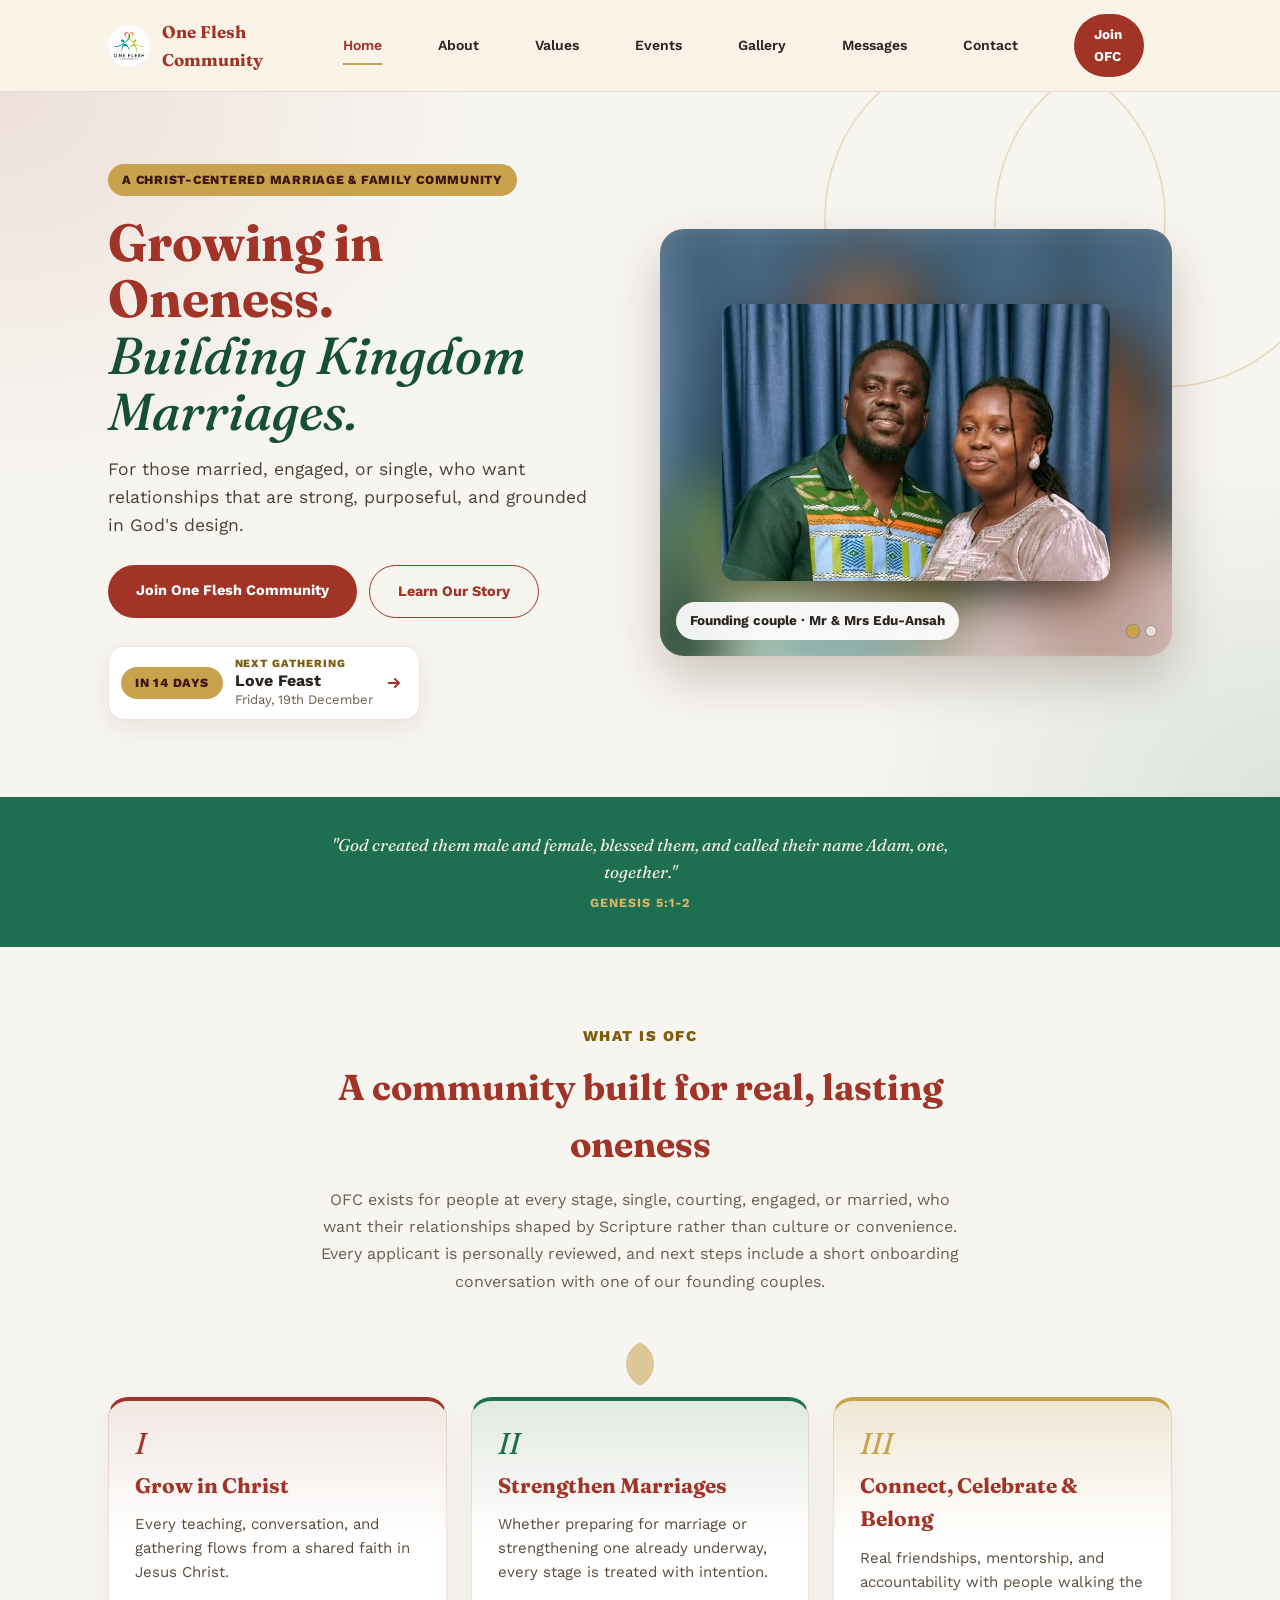
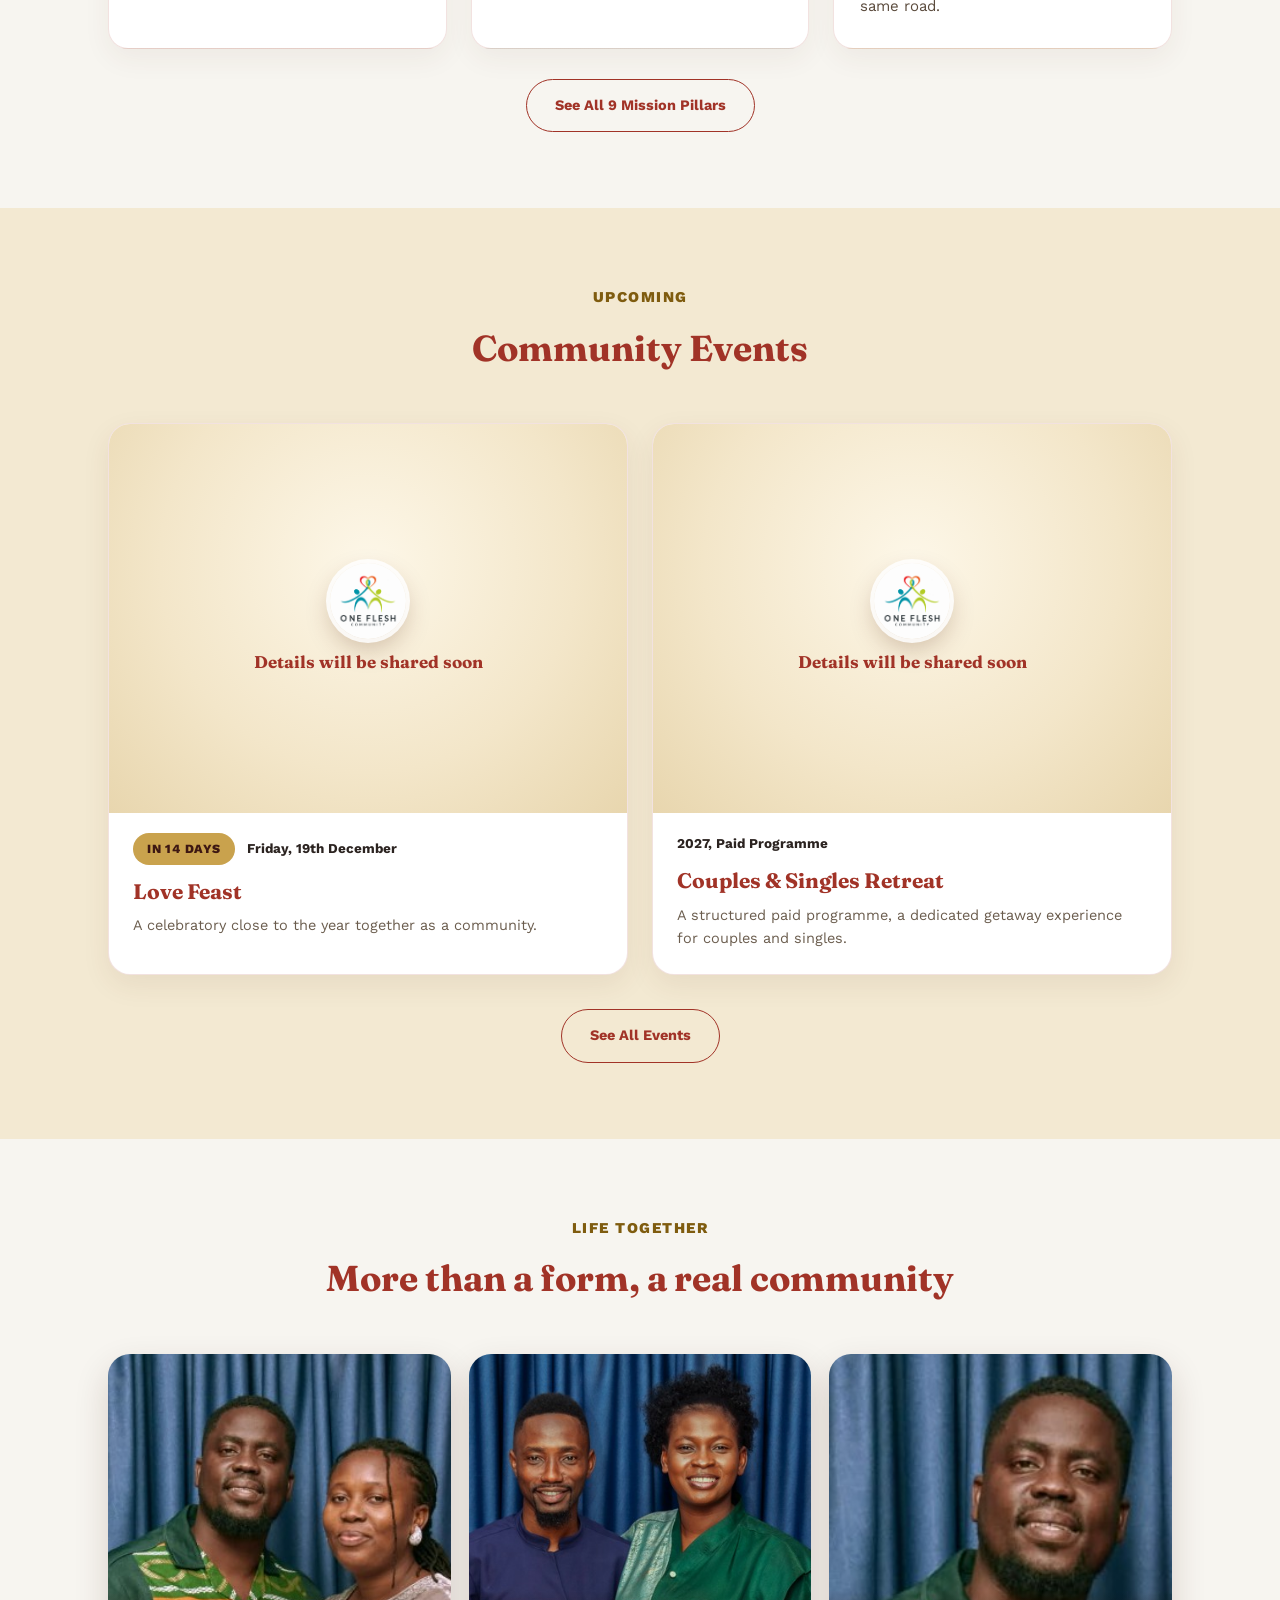
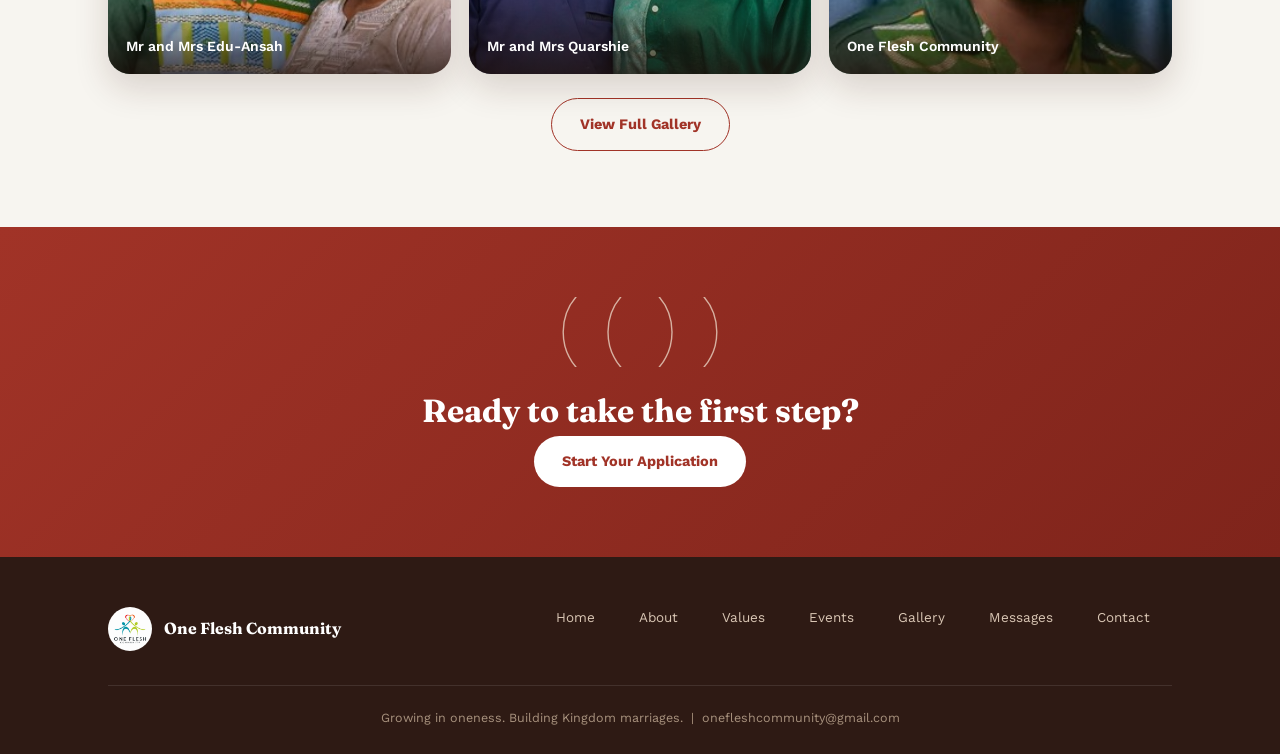
==== commit a303e4f6: "Update index.html" ====
--- a/index.html
+++ b/index.html
@@ -348,5 +348,6 @@
 })();
 </script>
 <script src="ofc-polish.js" defer></script>
+<script src="homepage-popup.js" defer></script>
 </body>
 </html>
--- a/ofc-polish.css
+++ b/ofc-polish.css
@@ -194,3 +194,91 @@
   .js-reveal .rv.is-in { animation: none; }
   .ofc-stage__slide { transition: none; }
 }
+
+/* ==========================================================================
+   Showcase components (stage + details + lineup), the Events-page pattern
+   used on Gallery, and available to any other page.
+   ========================================================================== */
+.ofc-show {
+  display: grid; grid-template-columns: minmax(0, 1.3fr) minmax(0, 1fr);
+  gap: clamp(22px, 4vw, 52px); align-items: center;
+}
+.ofc-show__panel { min-width: 0; }
+.ofc-show__title { font-size: clamp(28px, 3.4vw, 40px); line-height: 1.1; margin: 12px 0 10px; }
+.ofc-show__desc { margin: 0 0 22px; line-height: 1.6; max-width: 46ch; color: var(--muted); }
+.ofc-actions { display: flex; flex-wrap: wrap; gap: 12px; align-items: center; }
+
+/* gold action button (same look as the Events page) */
+.ofc-btn, .ofc-btn:visited {
+  display: inline-flex; align-items: center; gap: 9px; padding: 13px 24px; border: 0; border-radius: 12px; cursor: pointer;
+  background: var(--gold); color: var(--ink-on-gold); font: inherit; font-weight: 800; font-size: 16px; text-decoration: none;
+  -webkit-appearance: none; appearance: none; transition: transform .12s ease, filter .15s ease;
+}
+.ofc-btn:hover { filter: brightness(1.06); transform: translateY(-1px); color: var(--ink-on-gold); }
+.ofc-btn:active { transform: translateY(1px); }
+.ofc-btn--ghost, .ofc-btn--ghost:visited, .ofc-btn--ghost:hover { background: transparent; color: inherit; box-shadow: inset 0 0 0 2px var(--gold); }
+.ofc-btn--ghost:hover { background: rgba(201, 162, 77, 0.16); }
+.ofc-btn svg { width: 18px; height: 18px; }
+
+/* lineup list (a category / item picker beside the stage) */
+.ofc-lineup { list-style: none; margin: 26px 0 0; padding: 0; display: flex; flex-direction: column; }
+.ofc-lineup__btn {
+  position: relative; display: flex; justify-content: space-between; align-items: baseline; gap: 14px; width: 100%; text-align: left; margin: 0;
+  padding: 13px 4px 14px; border: 0; border-top: 1px solid var(--line); border-radius: 0; background: none; color: inherit; font: inherit;
+  cursor: pointer; opacity: 0.62; transition: opacity .2s ease; -webkit-appearance: none; appearance: none;
+}
+.ofc-lineup li:last-child .ofc-lineup__btn { border-bottom: 1px solid var(--line); }
+.ofc-lineup__btn:hover, .ofc-lineup__btn[aria-pressed="true"] { opacity: 1; }
+.ofc-lineup__btn[aria-pressed="true"]::before { content: ""; position: absolute; left: 0; right: 0; top: -1px; height: 3px; background: var(--gold); }
+.ofc-lineup__btn[data-empty="1"]:not([aria-pressed="true"]) { opacity: 0.45; }
+.ofc-lineup__name { font-weight: 700; }
+.ofc-lineup__meta { font-size: 14px; color: var(--muted); white-space: nowrap; }
+
+/* "not ready yet" state: OFC logo + a short message */
+.ofc-ph {
+  position: absolute; inset: 0; display: flex; flex-direction: column; align-items: center; justify-content: center; gap: 16px; padding: 20px; text-align: center;
+  background: radial-gradient(circle at 50% 36%, #fdf7e8 0%, #f3e6c9 58%, #e8d6ae 100%);
+}
+.ofc-ph img { width: 92px; height: 92px; border-radius: 50%; object-fit: cover; box-shadow: 0 0 0 5px rgba(255, 255, 255, 0.85), 0 12px 28px rgba(90, 40, 10, 0.25); }
+.ofc-ph p { font-family: 'Fraunces', serif; font-weight: 700; font-size: clamp(18px, 2.4vw, 26px); color: var(--rust); max-width: 22ch; line-height: 1.3; text-wrap: balance; }
+
+@media (max-width: 860px) {
+  .ofc-show { grid-template-columns: minmax(0, 1fr); }
+  .ofc-actions .ofc-btn { flex: 1 1 100%; justify-content: center; }
+  .ofc-lineup { flex-direction: row; gap: 10px; overflow-x: auto; scroll-snap-type: x mandatory; padding-bottom: 6px; margin-top: 22px; }
+  .ofc-lineup li { flex: 0 0 min(48%, 190px); scroll-snap-align: start; }
+  .ofc-lineup__btn, .ofc-lineup li:last-child .ofc-lineup__btn {
+    flex-direction: column; align-items: flex-start; gap: 3px; border: 1px solid var(--line); border-radius: 12px; padding: 12px 14px; background: #fff; overflow: hidden;
+  }
+  .ofc-lineup__btn[aria-pressed="true"]::before { top: 0; }
+}
+
+/* ==========================================================================
+   Auto-advancing lineup (progress line on the selected item), used on About
+   ========================================================================== */
+@keyframes ofc-prog { to { transform: scaleX(1); } }
+.ofc-lineup--auto .ofc-lineup__btn[aria-pressed="true"]::before {
+  transform: scaleX(0); transform-origin: left; animation: ofc-prog var(--ofc-dur, 6.5s) linear forwards;
+}
+.ofc-show.is-manual .ofc-lineup--auto .ofc-lineup__btn[aria-pressed="true"]::before { animation: none; transform: scaleX(1); }
+.ofc-show:hover .ofc-lineup--auto .ofc-lineup__btn[aria-pressed="true"]::before,
+.ofc-show:focus-within .ofc-lineup--auto .ofc-lineup__btn[aria-pressed="true"]::before { animation-play-state: paused; }
+@media (prefers-reduced-motion: reduce) {
+  .ofc-lineup--auto .ofc-lineup__btn[aria-pressed="true"]::before { animation: none; transform: scaleX(1); }
+}
+
+/* ==========================================================================
+   Messages page: same soft, rounded look as the other pages
+   ========================================================================== */
+.msg-player { border-radius: 22px; box-shadow: 0 22px 50px rgba(60, 25, 10, 0.2); }
+.msg-now-playing h3 { font-size: clamp(22px, 3vw, 30px); }
+.msg-card { border-radius: 18px; box-shadow: 0 8px 22px rgba(90, 50, 30, 0.07); }
+.msg-card:hover { box-shadow: 0 14px 32px rgba(110, 21, 32, 0.12); }
+.msg-tab.active { box-shadow: 0 6px 16px rgba(161, 51, 39, 0.28); }
+
+/* small "swap" animation used when a showcase changes its text */
+.ofc-swap { animation: ofc-swap .45s ease both; }
+@keyframes ofc-swap { from { opacity: 0; transform: translateY(8px); } to { opacity: 1; transform: none; } }
+@media (prefers-reduced-motion: reduce) { .ofc-swap { animation: none; } }
+
+.ofc-show[hidden] { display: none; }
